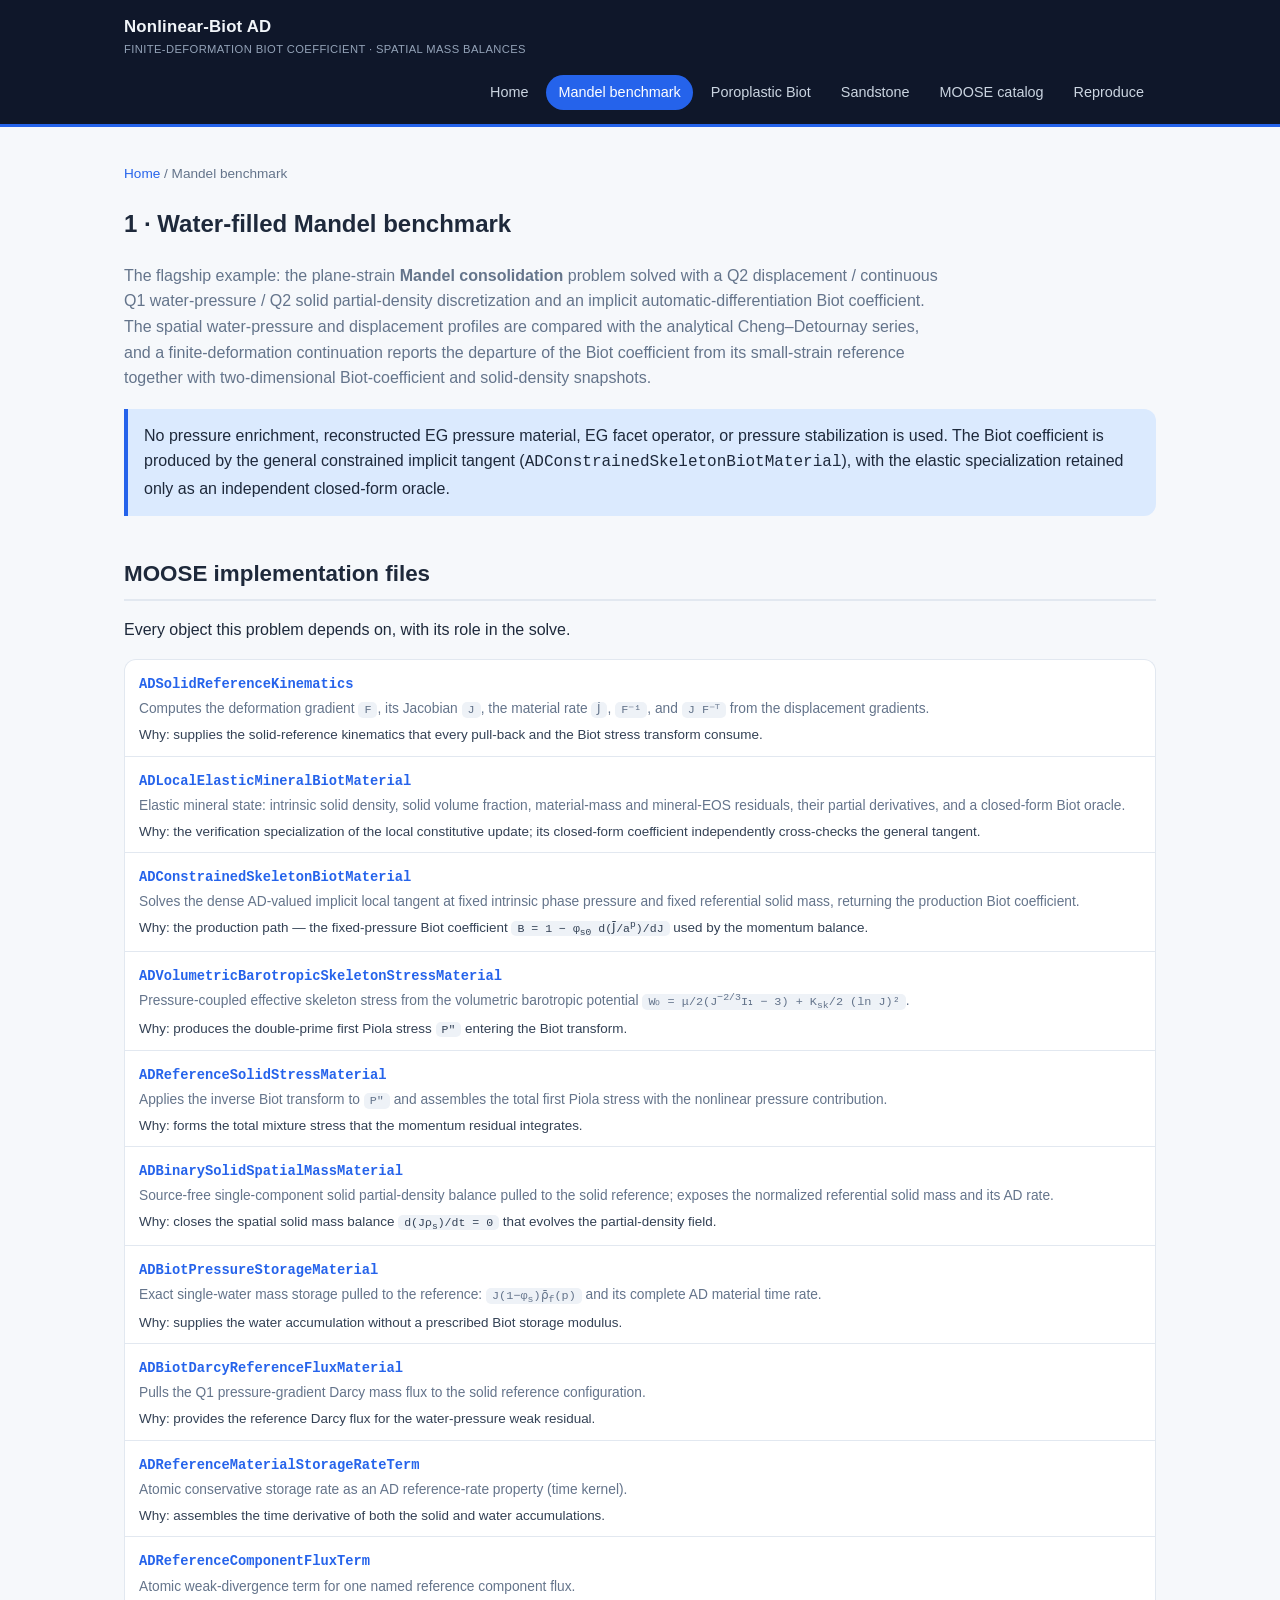
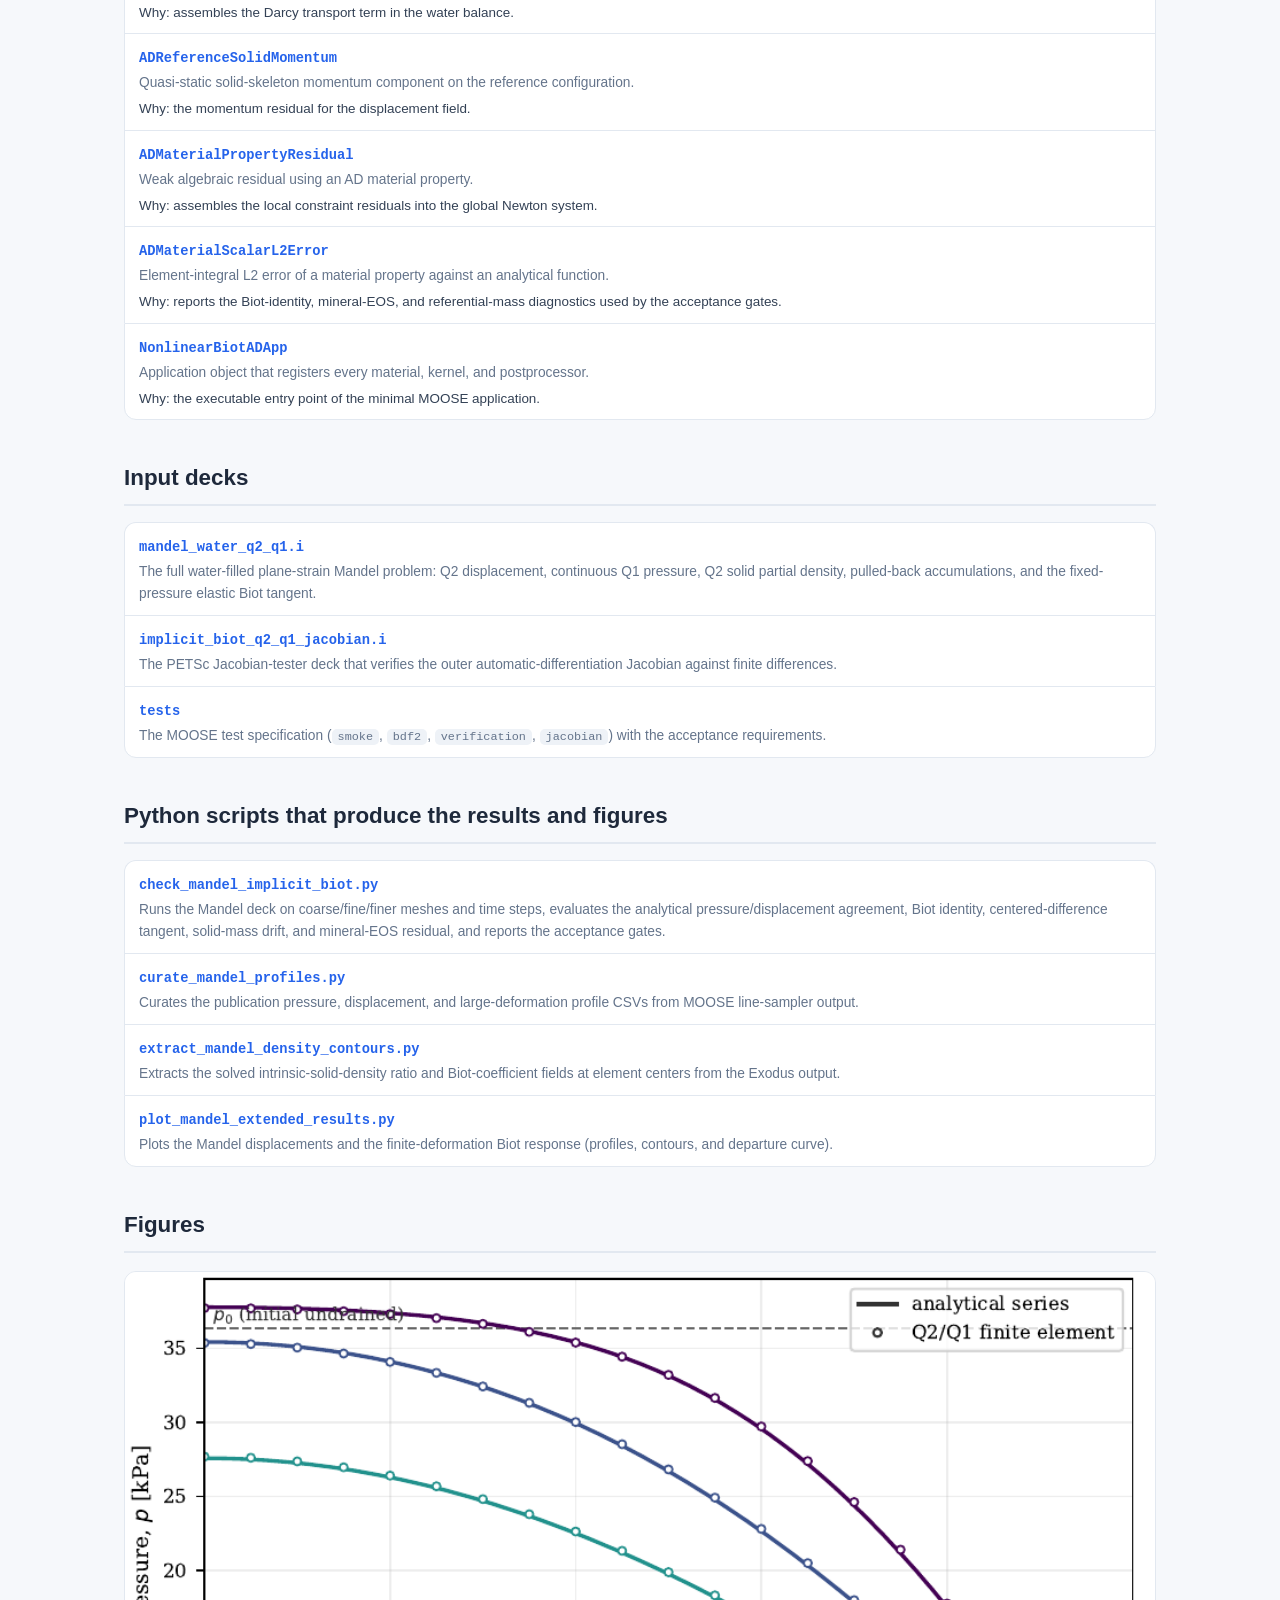
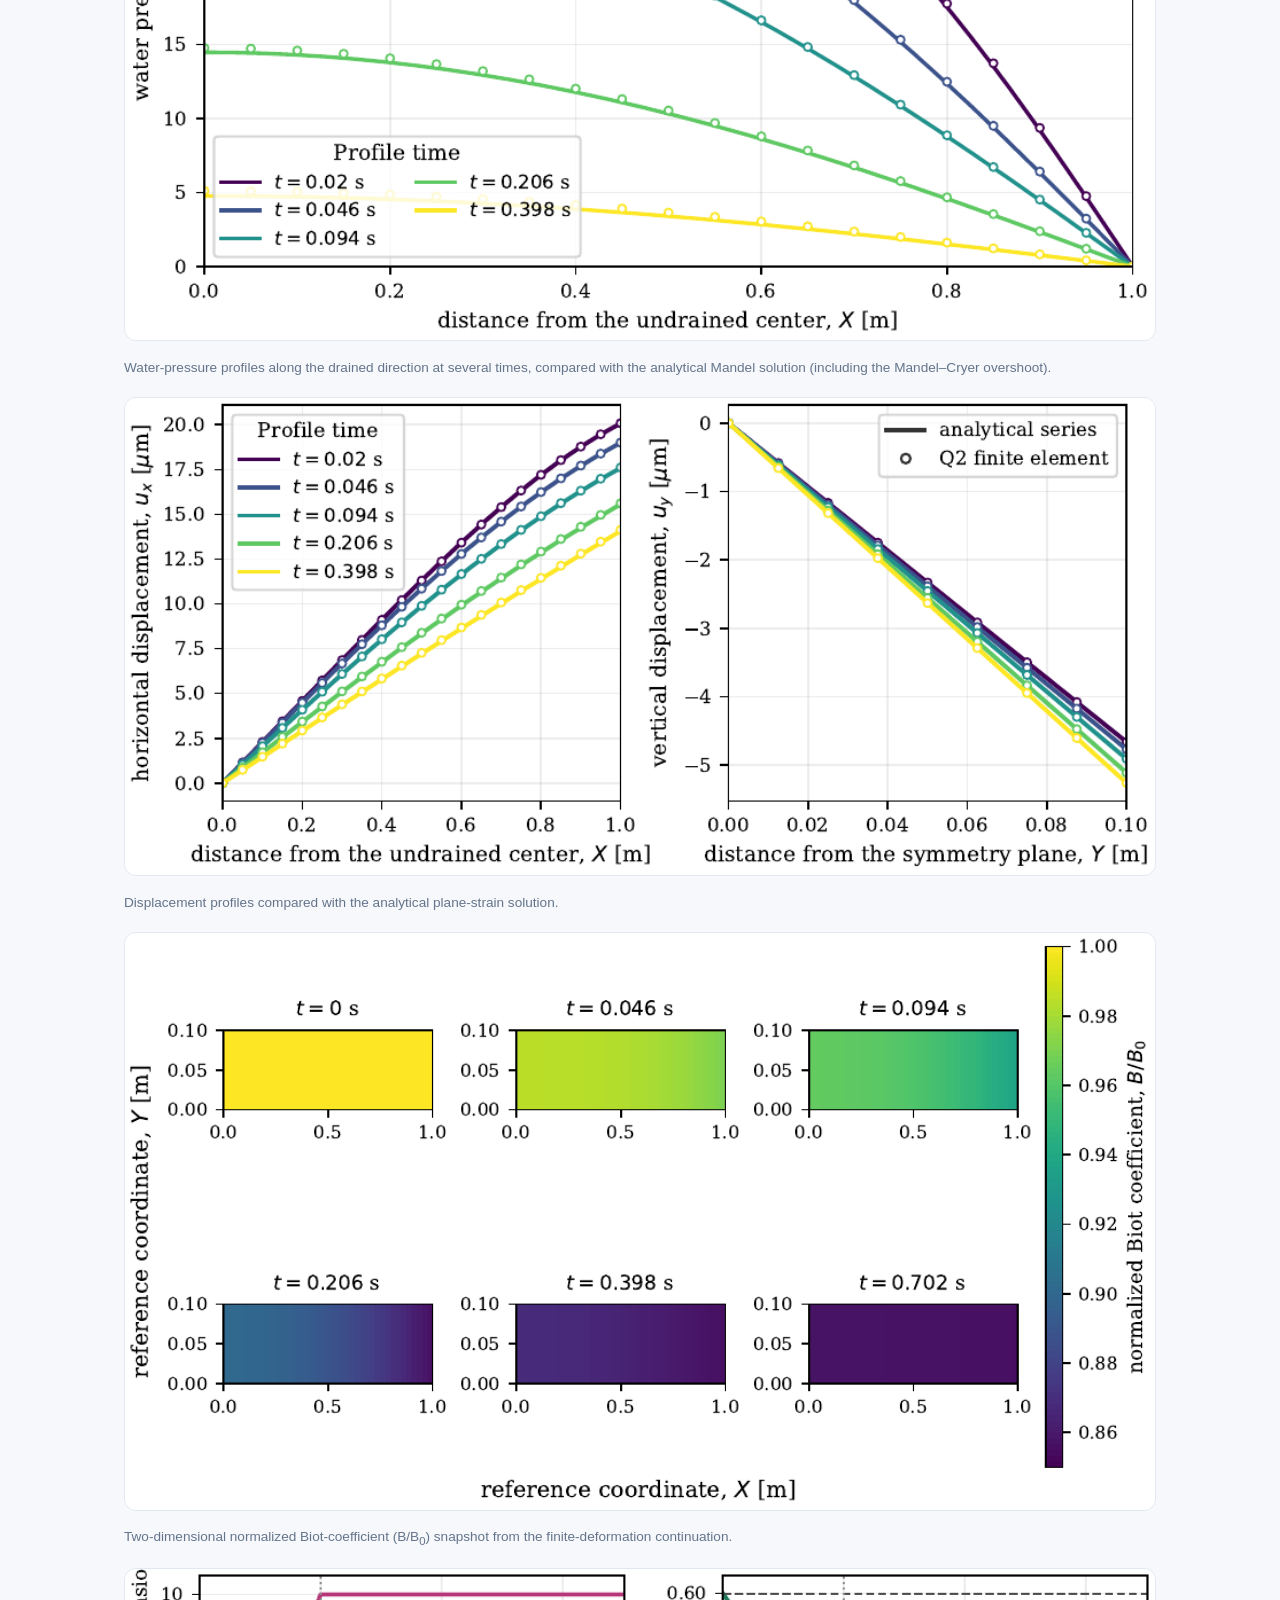
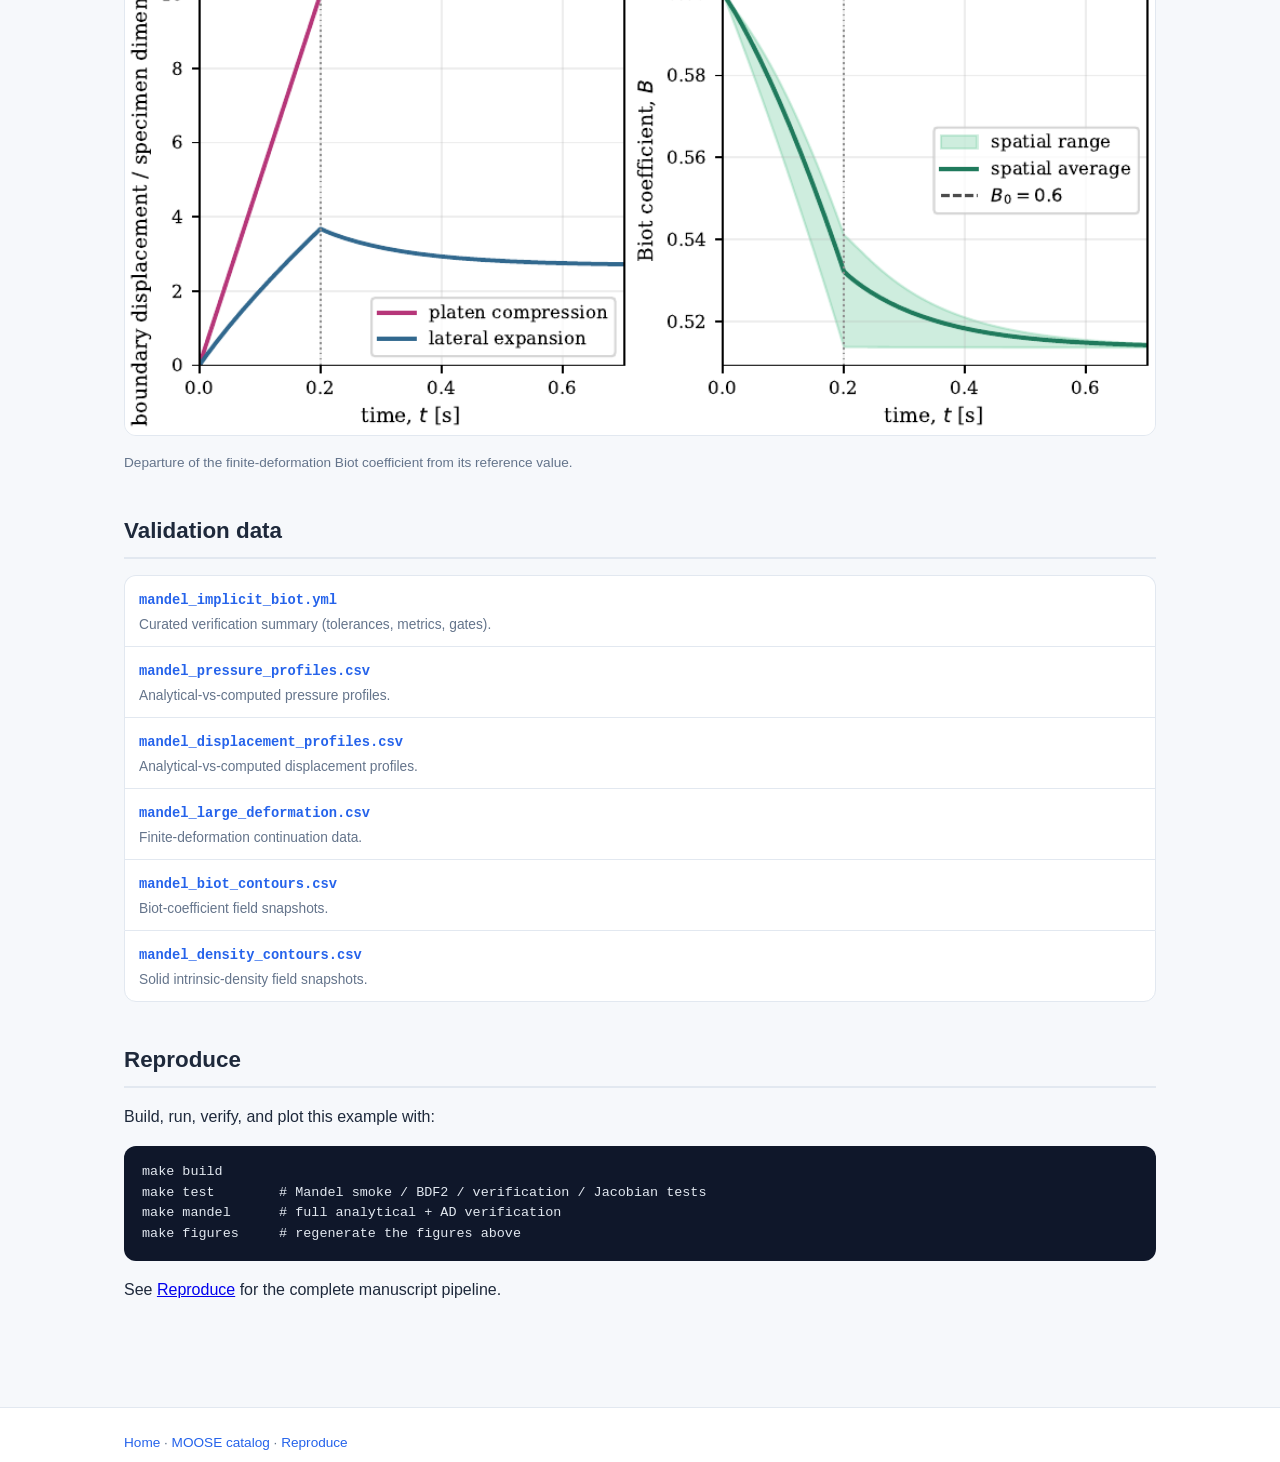
==== docs/mandel.html @ 62a3279a "Replace Mandel contour plots with normalized Biot coefficient B/B0 Plot a single B/B0 contour set in" ====
<!DOCTYPE html>
<html lang="en">
<head>
  <meta charset="utf-8">
  <meta name="viewport" content="width=device-width, initial-scale=1">
  <title>Mandel benchmark — Nonlinear-Biot AD</title>
  <link rel="stylesheet" href="assets/style.css">
</head>
<body>
<header class="site-header">
  <div class="container">
    <a class="brand" href="index.html">
      Nonlinear-Biot AD
      <span class="tag">Finite-deformation Biot coefficient · spatial mass balances</span>
    </a>
    <nav>
      <a href="index.html">Home</a>
      <a href="mandel.html" class="active">Mandel benchmark</a>
      <a href="poroplastic.html">Poroplastic Biot</a>
      <a href="sandstone.html">Sandstone</a>
      <a href="moose-catalog.html">MOOSE catalog</a>
      <a href="reproduction.html">Reproduce</a>
    </nav>
  </div>
</header>

<main>
  <div class="container">
    <div class="breadcrumbs"><a href="index.html">Home</a> / Mandel benchmark</div>

    <section class="section">
      <h1>1 · Water-filled Mandel benchmark</h1>
      <p class="lead">
        The flagship example: the plane-strain <strong>Mandel consolidation</strong> problem
        solved with a Q2 displacement / continuous Q1 water-pressure / Q2 solid partial-density
        discretization and an implicit automatic-differentiation Biot coefficient. The spatial
        water-pressure and displacement profiles are compared with the analytical
        Cheng–Detournay series, and a finite-deformation continuation reports the departure of
        the Biot coefficient from its small-strain reference together with two-dimensional
        Biot-coefficient and solid-density snapshots.
      </p>
      <div class="callout">
        No pressure enrichment, reconstructed EG pressure material, EG facet operator, or
        pressure stabilization is used. The Biot coefficient is produced by the general
        constrained implicit tangent (<code>ADConstrainedSkeletonBiotMaterial</code>), with the
        elastic specialization retained only as an independent closed-form oracle.
      </div>
    </section>

    <section class="section">
      <h2>MOOSE implementation files</h2>
      <p>Every object this problem depends on, with its role in the solve.</p>
      <ul class="file-list">
        <li>
          <a href="source.html?f=../moose_app/src/materials/ADSolidReferenceKinematics.C">ADSolidReferenceKinematics</a>
          <span class="desc">Computes the deformation gradient <code>F</code>, its Jacobian <code>J</code>, the material rate <code>J̇</code>, <code>F⁻¹</code>, and <code>J F⁻ᵀ</code> from the displacement gradients.</span>
          <span class="why">Why: supplies the solid-reference kinematics that every pull-back and the Biot stress transform consume.</span>
        </li>
        <li>
          <a href="source.html?f=../moose_app/src/materials/ADLocalElasticMineralBiotMaterial.C">ADLocalElasticMineralBiotMaterial</a>
          <span class="desc">Elastic mineral state: intrinsic solid density, solid volume fraction, material-mass and mineral-EOS residuals, their partial derivatives, and a closed-form Biot oracle.</span>
          <span class="why">Why: the verification specialization of the local constitutive update; its closed-form coefficient independently cross-checks the general tangent.</span>
        </li>
        <li>
          <a href="source.html?f=../moose_app/src/materials/ADConstrainedSkeletonBiotMaterial.C">ADConstrainedSkeletonBiotMaterial</a>
          <span class="desc">Solves the dense AD-valued implicit local tangent at fixed intrinsic phase pressure and fixed referential solid mass, returning the production Biot coefficient.</span>
          <span class="why">Why: the production path — the fixed-pressure Biot coefficient <code>B = 1 − φ<sub>s0</sub> d(J̄/a<sup>p</sup>)/dJ</code> used by the momentum balance.</span>
        </li>
        <li>
          <a href="source.html?f=../moose_app/src/materials/ADVolumetricBarotropicSkeletonStressMaterial.C">ADVolumetricBarotropicSkeletonStressMaterial</a>
          <span class="desc">Pressure-coupled effective skeleton stress from the volumetric barotropic potential <code>W₀ = μ/2(J<sup>−2/3</sup>I₁ − 3) + K<sub>sk</sub>/2 (ln J)²</code>.</span>
          <span class="why">Why: produces the double-prime first Piola stress <code>P″</code> entering the Biot transform.</span>
        </li>
        <li>
          <a href="source.html?f=../moose_app/src/materials/ADReferenceSolidStressMaterial.C">ADReferenceSolidStressMaterial</a>
          <span class="desc">Applies the inverse Biot transform to <code>P″</code> and assembles the total first Piola stress with the nonlinear pressure contribution.</span>
          <span class="why">Why: forms the total mixture stress that the momentum residual integrates.</span>
        </li>
        <li>
          <a href="source.html?f=../moose_app/src/materials/ADBinarySolidSpatialMassMaterial.C">ADBinarySolidSpatialMassMaterial</a>
          <span class="desc">Source-free single-component solid partial-density balance pulled to the solid reference; exposes the normalized referential solid mass and its AD rate.</span>
          <span class="why">Why: closes the spatial solid mass balance <code>d(Jρ<sub>s</sub>)/dt = 0</code> that evolves the partial-density field.</span>
        </li>
        <li>
          <a href="source.html?f=../moose_app/src/materials/ADBiotPressureStorageMaterial.C">ADBiotPressureStorageMaterial</a>
          <span class="desc">Exact single-water mass storage pulled to the reference: <code>J(1−φ<sub>s</sub>)ρ̄<sub>f</sub>(p)</code> and its complete AD material time rate.</span>
          <span class="why">Why: supplies the water accumulation without a prescribed Biot storage modulus.</span>
        </li>
        <li>
          <a href="source.html?f=../moose_app/src/materials/ADBiotDarcyReferenceFluxMaterial.C">ADBiotDarcyReferenceFluxMaterial</a>
          <span class="desc">Pulls the Q1 pressure-gradient Darcy mass flux to the solid reference configuration.</span>
          <span class="why">Why: provides the reference Darcy flux for the water-pressure weak residual.</span>
        </li>
        <li>
          <a href="source.html?f=../moose_app/src/kernels/ADReferenceMaterialStorageRateTerm.C">ADReferenceMaterialStorageRateTerm</a>
          <span class="desc">Atomic conservative storage rate as an AD reference-rate property (time kernel).</span>
          <span class="why">Why: assembles the time derivative of both the solid and water accumulations.</span>
        </li>
        <li>
          <a href="source.html?f=../moose_app/src/kernels/ADReferenceComponentFluxTerm.C">ADReferenceComponentFluxTerm</a>
          <span class="desc">Atomic weak-divergence term for one named reference component flux.</span>
          <span class="why">Why: assembles the Darcy transport term in the water balance.</span>
        </li>
        <li>
          <a href="source.html?f=../moose_app/src/kernels/ADReferenceSolidMomentum.C">ADReferenceSolidMomentum</a>
          <span class="desc">Quasi-static solid-skeleton momentum component on the reference configuration.</span>
          <span class="why">Why: the momentum residual for the displacement field.</span>
        </li>
        <li>
          <a href="source.html?f=../moose_app/src/kernels/ADMaterialPropertyResidual.C">ADMaterialPropertyResidual</a>
          <span class="desc">Weak algebraic residual using an AD material property.</span>
          <span class="why">Why: assembles the local constraint residuals into the global Newton system.</span>
        </li>
        <li>
          <a href="source.html?f=../moose_app/src/postprocessors/ADMaterialScalarL2Error.C">ADMaterialScalarL2Error</a>
          <span class="desc">Element-integral L2 error of a material property against an analytical function.</span>
          <span class="why">Why: reports the Biot-identity, mineral-EOS, and referential-mass diagnostics used by the acceptance gates.</span>
        </li>
        <li>
          <a href="source.html?f=../moose_app/src/base/NonlinearBiotADApp.C">NonlinearBiotADApp</a>
          <span class="desc">Application object that registers every material, kernel, and postprocessor.</span>
          <span class="why">Why: the executable entry point of the minimal MOOSE application.</span>
        </li>
      </ul>
    </section>

    <section class="section">
      <h2>Input decks</h2>
      <ul class="file-list">
        <li>
          <a href="source.html?f=../moose_app/test/tests/mandel_implicit_biot/mandel_water_q2_q1.i">mandel_water_q2_q1.i</a>
          <span class="desc">The full water-filled plane-strain Mandel problem: Q2 displacement, continuous Q1 pressure, Q2 solid partial density, pulled-back accumulations, and the fixed-pressure elastic Biot tangent.</span>
        </li>
        <li>
          <a href="source.html?f=../moose_app/test/tests/mandel_implicit_biot/implicit_biot_q2_q1_jacobian.i">implicit_biot_q2_q1_jacobian.i</a>
          <span class="desc">The PETSc Jacobian-tester deck that verifies the outer automatic-differentiation Jacobian against finite differences.</span>
        </li>
        <li>
          <a href="../moose_app/test/tests/mandel_implicit_biot/tests">tests</a>
          <span class="desc">The MOOSE test specification (<code>smoke</code>, <code>bdf2</code>, <code>verification</code>, <code>jacobian</code>) with the acceptance requirements.</span>
        </li>
      </ul>
    </section>

    <section class="section">
      <h2>Python scripts that produce the results and figures</h2>
      <ul class="file-list">
        <li>
          <a href="source.html?f=../validation/scripts/check_mandel_implicit_biot.py">check_mandel_implicit_biot.py</a>
          <span class="desc">Runs the Mandel deck on coarse/fine/finer meshes and time steps, evaluates the analytical pressure/displacement agreement, Biot identity, centered-difference tangent, solid-mass drift, and mineral-EOS residual, and reports the acceptance gates.</span>
        </li>
        <li>
          <a href="source.html?f=../scripts/curate_mandel_profiles.py">curate_mandel_profiles.py</a>
          <span class="desc">Curates the publication pressure, displacement, and large-deformation profile CSVs from MOOSE line-sampler output.</span>
        </li>
        <li>
          <a href="source.html?f=../scripts/extract_mandel_density_contours.py">extract_mandel_density_contours.py</a>
          <span class="desc">Extracts the solved intrinsic-solid-density ratio and Biot-coefficient fields at element centers from the Exodus output.</span>
        </li>
        <li>
          <a href="source.html?f=../scripts/plot_mandel_extended_results.py">plot_mandel_extended_results.py</a>
          <span class="desc">Plots the Mandel displacements and the finite-deformation Biot response (profiles, contours, and departure curve).</span>
        </li>
      </ul>
    </section>

    <section class="section">
      <h2>Figures</h2>
      <figure>
        <img src="assets/img/mandel_pressure_profiles.png" alt="Mandel pressure profiles">
        <figcaption>Water-pressure profiles along the drained direction at several times, compared with the analytical Mandel solution (including the Mandel–Cryer overshoot).</figcaption>
      </figure>
      <figure>
        <img src="assets/img/mandel_displacements.png" alt="Mandel displacement profiles">
        <figcaption>Displacement profiles compared with the analytical plane-strain solution.</figcaption>
      </figure>
      <figure>
        <img src="assets/img/mandel_normalized_biot_contours.png" alt="Mandel normalized Biot coefficient contours">
        <figcaption>Two-dimensional normalized Biot-coefficient (B/B<sub>0</sub>) snapshot from the finite-deformation continuation.</figcaption>
      </figure>
      <figure>
        <img src="assets/img/mandel_finite_deformation.png" alt="Mandel finite-deformation Biot departure">
        <figcaption>Departure of the finite-deformation Biot coefficient from its reference value.</figcaption>
      </figure>
    </section>

    <section class="section">
      <h2>Validation data</h2>
      <ul class="file-list">
        <li><a href="source.html?f=../validation/mandel_implicit_biot.yml">mandel_implicit_biot.yml</a><span class="desc">Curated verification summary (tolerances, metrics, gates).</span></li>
        <li><a href="../validation/mandel_pressure_profiles.csv">mandel_pressure_profiles.csv</a><span class="desc">Analytical-vs-computed pressure profiles.</span></li>
        <li><a href="../validation/mandel_displacement_profiles.csv">mandel_displacement_profiles.csv</a><span class="desc">Analytical-vs-computed displacement profiles.</span></li>
        <li><a href="../validation/mandel_large_deformation.csv">mandel_large_deformation.csv</a><span class="desc">Finite-deformation continuation data.</span></li>
        <li><a href="../validation/mandel_biot_contours.csv">mandel_biot_contours.csv</a><span class="desc">Biot-coefficient field snapshots.</span></li>
        <li><a href="../validation/mandel_density_contours.csv">mandel_density_contours.csv</a><span class="desc">Solid intrinsic-density field snapshots.</span></li>
      </ul>
    </section>

    <section class="section">
      <h2>Reproduce</h2>
      <p>Build, run, verify, and plot this example with:</p>
      <pre><code>make build
make test        # Mandel smoke / BDF2 / verification / Jacobian tests
make mandel      # full analytical + AD verification
make figures     # regenerate the figures above</code></pre>
      <p>See <a href="reproduction.html">Reproduce</a> for the complete manuscript pipeline.</p>
    </section>
  </div>
</main>

<footer class="site-footer">
  <div class="container">
    <a href="index.html">Home</a> · <a href="moose-catalog.html">MOOSE catalog</a> ·
    <a href="reproduction.html">Reproduce</a>
  </div>
</footer>
</body>
</html>
---- docs/assets/style.css ----
:root {
  --bg: #f6f8fb;
  --surface: #ffffff;
  --ink: #1e293b;
  --muted: #64748b;
  --accent: #2563eb;
  --accent-soft: #dbeafe;
  --code-bg: #0f172a;
  --code-ink: #e2e8f0;
  --border: #e2e8f0;
  --ok: #16a34a;
  --warn: #d97706;
  --radius: 12px;
}

* { box-sizing: border-box; }

html { scroll-behavior: smooth; }

body {
  margin: 0;
  font-family: -apple-system, BlinkMacSystemFont, "Segoe UI", Roboto, Helvetica,
    Arial, sans-serif, "Apple Color Emoji", "Segoe UI Emoji";
  color: var(--ink);
  background: var(--bg);
  line-height: 1.6;
}

.container { max-width: 1080px; margin: 0 auto; padding: 0 24px; }

/* ---------- Header ---------- */
.site-header {
  background: #0f172a;
  color: #f1f5f9;
  border-bottom: 3px solid var(--accent);
}
.site-header .container {
  display: flex;
  flex-wrap: wrap;
  align-items: center;
  gap: 16px;
  padding-top: 14px;
  padding-bottom: 14px;
}
.brand {
  font-weight: 700;
  font-size: 1.05rem;
  color: #f1f5f9;
  text-decoration: none;
  letter-spacing: 0.2px;
}
.brand .tag {
  display: block;
  font-size: 0.7rem;
  font-weight: 500;
  color: #94a3b8;
  letter-spacing: 0.4px;
  text-transform: uppercase;
}
nav { display: flex; flex-wrap: wrap; gap: 6px; margin-left: auto; }
nav a {
  color: #cbd5e1;
  text-decoration: none;
  padding: 6px 12px;
  border-radius: 999px;
  font-size: 0.9rem;
}
nav a:hover { background: #1e293b; color: #fff; }
nav a.active { background: var(--accent); color: #fff; }

/* ---------- Hero ---------- */
.hero {
  background: linear-gradient(135deg, #0f172a 0%, #1e3a8a 100%);
  color: #f1f5f9;
  padding: 56px 0;
}
.hero h1 { margin: 0 0 12px; font-size: 2.1rem; line-height: 1.2; }
.hero p { margin: 0; max-width: 720px; color: #cbd5e1; }
.hero .cta { margin-top: 22px; display: flex; flex-wrap: wrap; gap: 10px; }
.btn {
  display: inline-block;
  padding: 10px 18px;
  border-radius: 10px;
  text-decoration: none;
  font-weight: 600;
  font-size: 0.92rem;
}
.btn.primary { background: var(--accent); color: #fff; }
.btn.primary:hover { background: #1d4ed8; }
.btn.ghost { background: rgba(255,255,255,0.08); color: #e2e8f0; border: 1px solid rgba(255,255,255,0.2); }
.btn.ghost:hover { background: rgba(255,255,255,0.16); }

/* ---------- Layout ---------- */
main { padding: 36px 0 64px; }
.section { margin: 0 0 40px; }
.section > h2 {
  font-size: 1.4rem;
  margin: 0 0 16px;
  padding-bottom: 8px;
  border-bottom: 2px solid var(--border);
}
.lead { color: var(--muted); max-width: 820px; }

/* Cards */
.grid { display: grid; grid-template-columns: repeat(auto-fit, minmax(300px, 1fr)); gap: 18px; }
.card {
  background: var(--surface);
  border: 1px solid var(--border);
  border-radius: var(--radius);
  padding: 20px;
  box-shadow: 0 1px 2px rgba(15,23,42,0.04);
}
.card h3 { margin: 0 0 8px; font-size: 1.05rem; }
.card h3 a { color: var(--ink); text-decoration: none; }
.card h3 a:hover { color: var(--accent); }
.card p { margin: 0 0 12px; color: var(--muted); font-size: 0.94rem; }
.card .links { display: flex; flex-wrap: wrap; gap: 8px; }

.badge {
  display: inline-block;
  font-size: 0.72rem;
  font-weight: 600;
  padding: 2px 8px;
  border-radius: 999px;
  background: var(--accent-soft);
  color: #1d4ed8;
  white-space: nowrap;
}
.badge.moose { background: #fef3c7; color: #92400e; }
.badge.deck { background: #dcfce7; color: #166534; }
.badge.script { background: #ede9fe; color: #6d28d9; }
.badge.data { background: #e0f2fe; color: #075985; }

/* File link lists */
.file-list { list-style: none; margin: 0; padding: 0; }
.file-list li {
  padding: 10px 14px;
  border: 1px solid var(--border);
  border-bottom: 0;
  background: var(--surface);
}
.file-list li:first-child { border-radius: var(--radius) var(--radius) 0 0; }
.file-list li:last-child { border-radius: 0 0 var(--radius) var(--radius); border-bottom: 1px solid var(--border); }
.file-list li:hover { background: #f8fafc; }
.file-list a { color: var(--accent); font-weight: 600; text-decoration: none; font-family: ui-monospace, SFMono-Regular, Menlo, Consolas, monospace; font-size: 0.86rem; }
.file-list a:hover { text-decoration: underline; }
.file-list .desc { display: block; color: var(--muted); font-size: 0.86rem; margin-top: 2px; }
.file-list .why { display: block; color: #334155; font-size: 0.84rem; margin-top: 4px; }

/* Figure */
figure { margin: 18px 0; }
figure img {
  width: 100%;
  border: 1px solid var(--border);
  border-radius: var(--radius);
  background: #fff;
}
figcaption { font-size: 0.85rem; color: var(--muted); margin-top: 8px; }

/* Code */
pre {
  background: var(--code-bg);
  color: var(--code-ink);
  padding: 16px 18px;
  border-radius: var(--radius);
  overflow-x: auto;
  font-size: 0.84rem;
  line-height: 1.55;
}
code {
  font-family: ui-monospace, SFMono-Regular, Menlo, Consolas, monospace;
}
p code, li code { background: #eef2f7; padding: 1px 6px; border-radius: 5px; font-size: 0.86em; }
pre code { background: none; padding: 0; }

/* Callout */
.callout {
  border-left: 4px solid var(--accent);
  background: var(--accent-soft);
  padding: 14px 16px;
  border-radius: 0 var(--radius) var(--radius) 0;
  margin: 18px 0;
}
.callout.warn { border-color: var(--warn); background: #fef3c7; }
.callout.ok { border-color: var(--ok); background: #dcfce7; }

/* Tables */
table { width: 100%; border-collapse: collapse; background: var(--surface); border: 1px solid var(--border); border-radius: var(--radius); overflow: hidden; }
th, td { text-align: left; padding: 10px 14px; border-bottom: 1px solid var(--border); vertical-align: top; font-size: 0.92rem; }
th { background: #f1f5f9; font-weight: 600; }
tr:last-child td { border-bottom: 0; }

/* Footer */
.site-footer {
  border-top: 1px solid var(--border);
  background: var(--surface);
  color: var(--muted);
  font-size: 0.85rem;
  padding: 24px 0;
}
.site-footer a { color: var(--accent); text-decoration: none; }

/* Breadcrumbs */
.breadcrumbs { font-size: 0.85rem; color: var(--muted); margin-bottom: 20px; }
.breadcrumbs a { color: var(--accent); text-decoration: none; }

h2 .anchor, h3 .anchor { color: var(--muted); text-decoration: none; }
h2 .anchor:hover, h3 .anchor:hover { color: var(--accent); }

/* ---------- Source viewer ---------- */
.source-toolbar {
  display: flex;
  flex-wrap: wrap;
  align-items: center;
  justify-content: space-between;
  gap: 12px;
  margin-bottom: 14px;
}
.source-toolbar h1 {
  margin: 0;
  font-size: 1.15rem;
  font-family: ui-monospace, SFMono-Regular, Menlo, Consolas, monospace;
  word-break: break-all;
}
.toolbar-actions { display: flex; align-items: center; gap: 8px; }
.toolbar-actions .btn {
  background: #eef2f7;
  color: var(--ink);
  border: 1px solid var(--border);
  padding: 6px 12px;
  font-size: 0.82rem;
}
.toolbar-actions .btn:hover { background: #e2e8f0; }

pre.source-code {
  background: #0d1117;
  border-radius: var(--radius);
  padding: 0;
  margin: 0;
}
pre.source-code code {
  display: block;
  padding: 18px;
  overflow-x: auto;
}
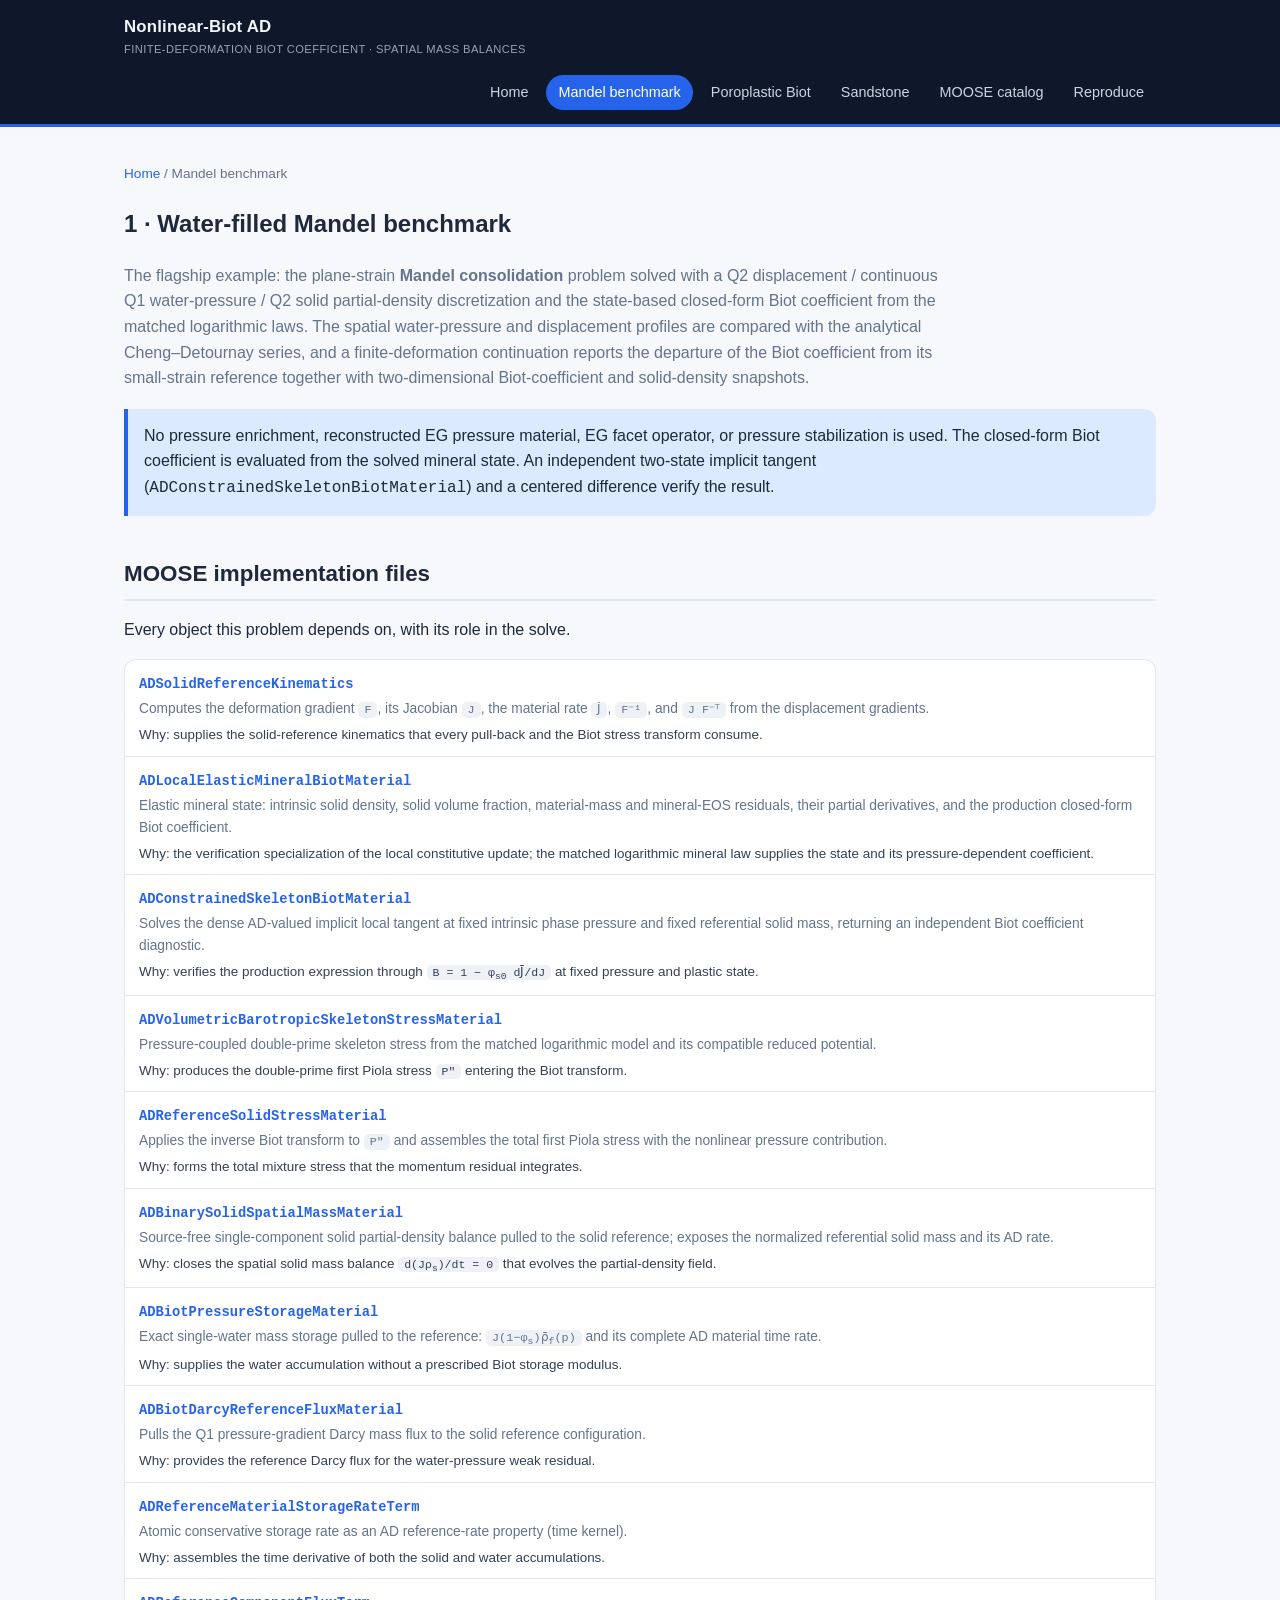
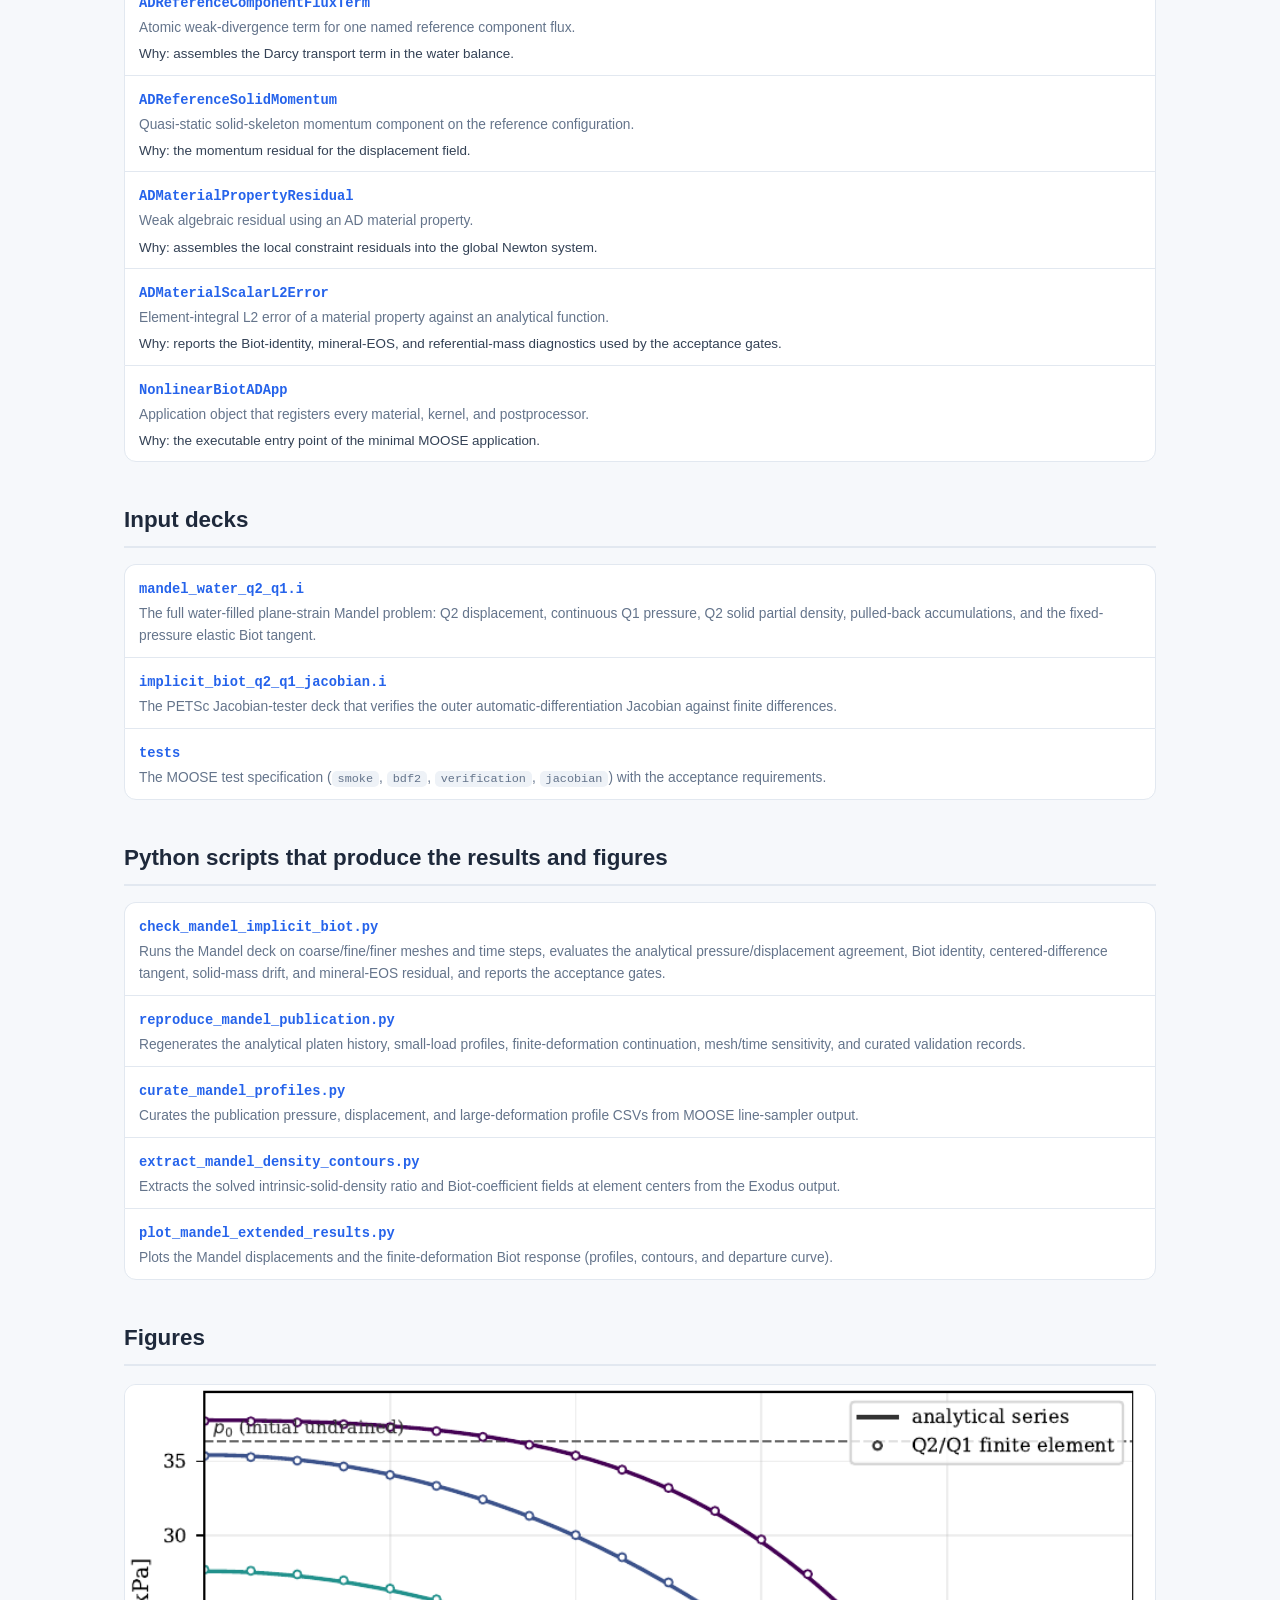
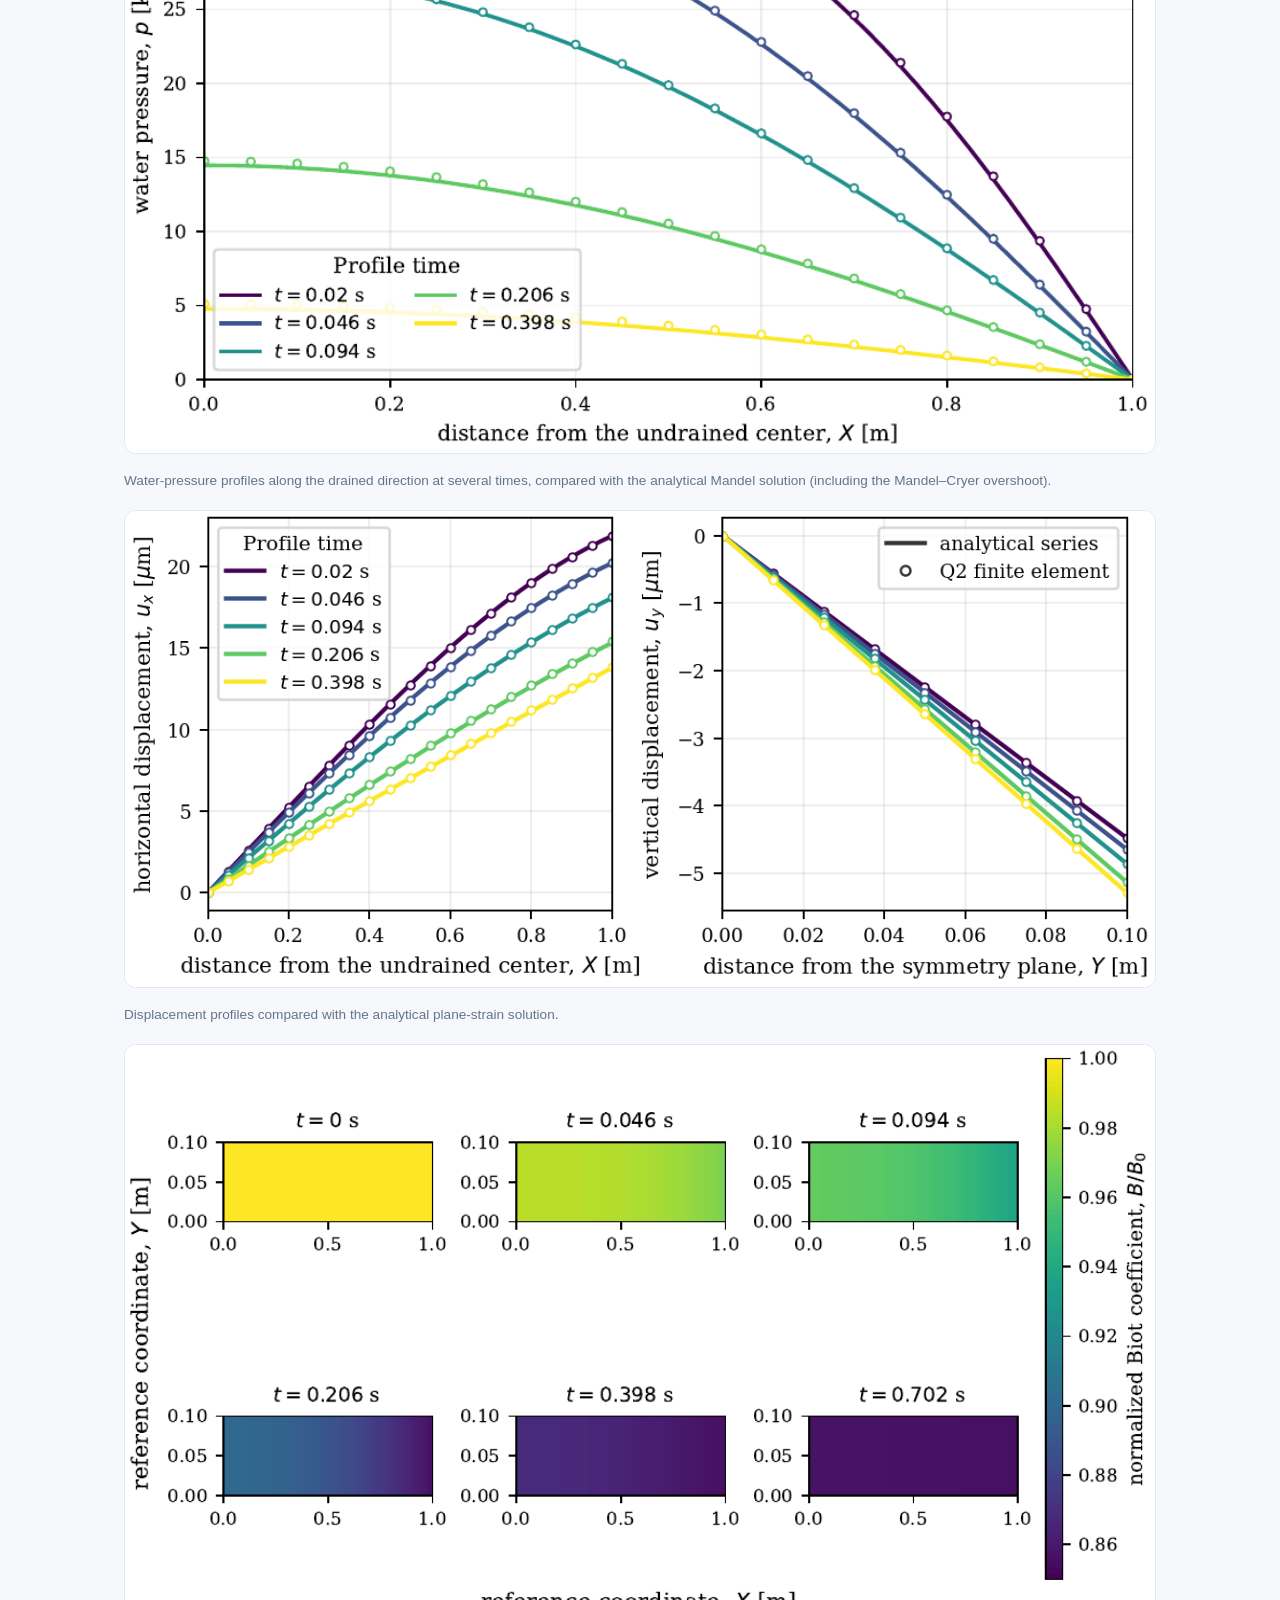
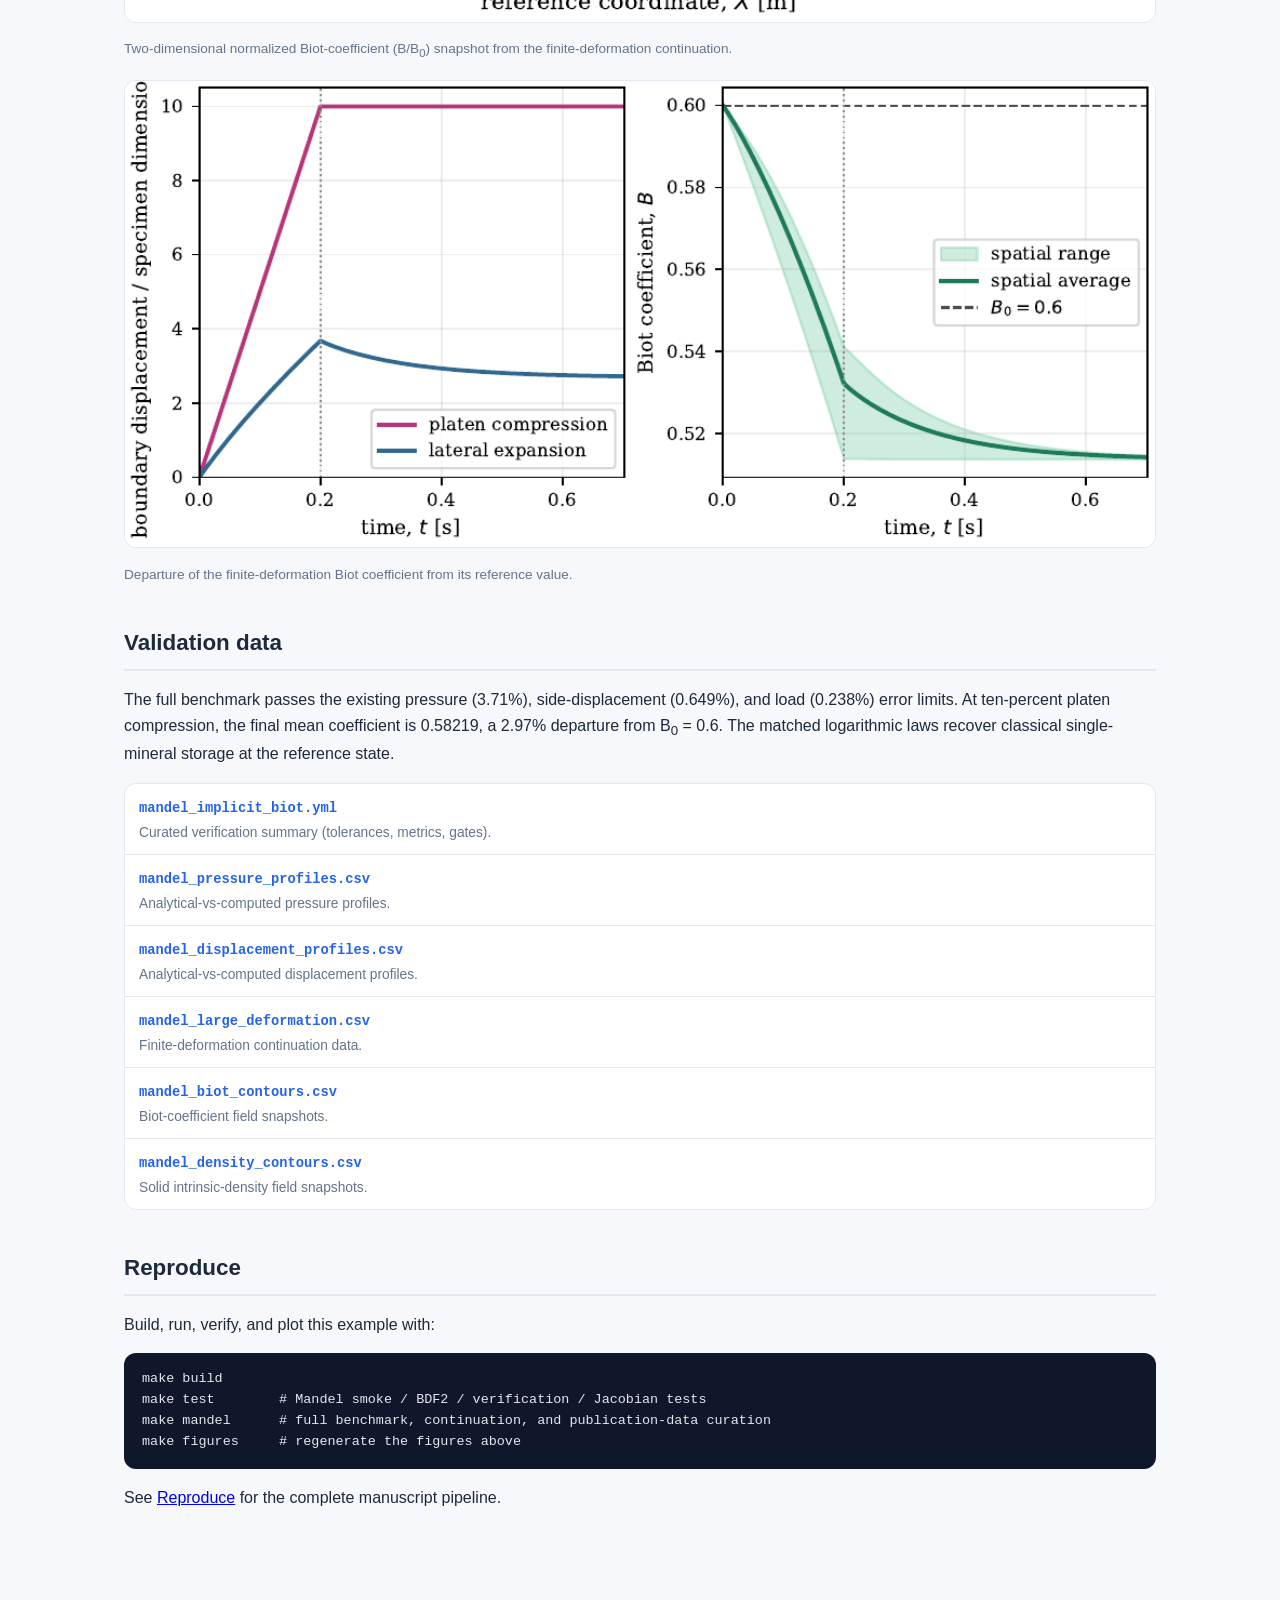
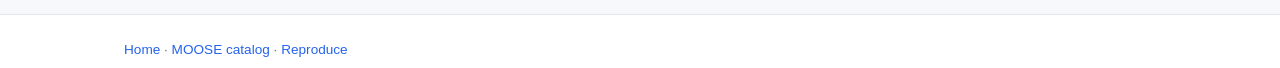
==== commit ce5ceb02: "Consolidate closed-form Biot work and restore one manuscript preview Summary  Consolidate the closed" ====
--- a/docs/mandel.html
+++ b/docs/mandel.html
@@ -33,7 +33,7 @@
       <p class="lead">
         The flagship example: the plane-strain <strong>Mandel consolidation</strong> problem
         solved with a Q2 displacement / continuous Q1 water-pressure / Q2 solid partial-density
-        discretization and an implicit automatic-differentiation Biot coefficient. The spatial
+        discretization and the state-based closed-form Biot coefficient from the matched logarithmic laws. The spatial
         water-pressure and displacement profiles are compared with the analytical
         Cheng–Detournay series, and a finite-deformation continuation reports the departure of
         the Biot coefficient from its small-strain reference together with two-dimensional
@@ -41,9 +41,9 @@
       </p>
       <div class="callout">
         No pressure enrichment, reconstructed EG pressure material, EG facet operator, or
-        pressure stabilization is used. The Biot coefficient is produced by the general
-        constrained implicit tangent (<code>ADConstrainedSkeletonBiotMaterial</code>), with the
-        elastic specialization retained only as an independent closed-form oracle.
+        pressure stabilization is used. The closed-form Biot coefficient is evaluated from the solved mineral state.
+        An independent two-state implicit tangent (<code>ADConstrainedSkeletonBiotMaterial</code>)
+        and a centered difference verify the result.
       </div>
     </section>
 
@@ -58,17 +58,17 @@
         </li>
         <li>
           <a href="source.html?f=../moose_app/src/materials/ADLocalElasticMineralBiotMaterial.C">ADLocalElasticMineralBiotMaterial</a>
-          <span class="desc">Elastic mineral state: intrinsic solid density, solid volume fraction, material-mass and mineral-EOS residuals, their partial derivatives, and a closed-form Biot oracle.</span>
-          <span class="why">Why: the verification specialization of the local constitutive update; its closed-form coefficient independently cross-checks the general tangent.</span>
+          <span class="desc">Elastic mineral state: intrinsic solid density, solid volume fraction, material-mass and mineral-EOS residuals, their partial derivatives, and the production closed-form Biot coefficient.</span>
+          <span class="why">Why: the verification specialization of the local constitutive update; the matched logarithmic mineral law supplies the state and its pressure-dependent coefficient.</span>
         </li>
         <li>
           <a href="source.html?f=../moose_app/src/materials/ADConstrainedSkeletonBiotMaterial.C">ADConstrainedSkeletonBiotMaterial</a>
-          <span class="desc">Solves the dense AD-valued implicit local tangent at fixed intrinsic phase pressure and fixed referential solid mass, returning the production Biot coefficient.</span>
-          <span class="why">Why: the production path — the fixed-pressure Biot coefficient <code>B = 1 − φ<sub>s0</sub> d(J̄/a<sup>p</sup>)/dJ</code> used by the momentum balance.</span>
+          <span class="desc">Solves the dense AD-valued implicit local tangent at fixed intrinsic phase pressure and fixed referential solid mass, returning an independent Biot coefficient diagnostic.</span>
+          <span class="why">Why: verifies the production expression through <code>B = 1 − φ<sub>s0</sub> dJ̄/dJ</code> at fixed pressure and plastic state.</span>
         </li>
         <li>
           <a href="source.html?f=../moose_app/src/materials/ADVolumetricBarotropicSkeletonStressMaterial.C">ADVolumetricBarotropicSkeletonStressMaterial</a>
-          <span class="desc">Pressure-coupled effective skeleton stress from the volumetric barotropic potential <code>W₀ = μ/2(J<sup>−2/3</sup>I₁ − 3) + K<sub>sk</sub>/2 (ln J)²</code>.</span>
+          <span class="desc">Pressure-coupled double-prime skeleton stress from the matched logarithmic model and its compatible reduced potential.</span>
           <span class="why">Why: produces the double-prime first Piola stress <code>P″</code> entering the Biot transform.</span>
         </li>
         <li>
@@ -150,6 +150,10 @@
           <span class="desc">Runs the Mandel deck on coarse/fine/finer meshes and time steps, evaluates the analytical pressure/displacement agreement, Biot identity, centered-difference tangent, solid-mass drift, and mineral-EOS residual, and reports the acceptance gates.</span>
         </li>
         <li>
+          <a href="source.html?f=../scripts/reproduce_mandel_publication.py">reproduce_mandel_publication.py</a>
+          <span class="desc">Regenerates the analytical platen history, small-load profiles, finite-deformation continuation, mesh/time sensitivity, and curated validation records.</span>
+        </li>
+        <li>
           <a href="source.html?f=../scripts/curate_mandel_profiles.py">curate_mandel_profiles.py</a>
           <span class="desc">Curates the publication pressure, displacement, and large-deformation profile CSVs from MOOSE line-sampler output.</span>
         </li>
@@ -186,6 +190,10 @@
 
     <section class="section">
       <h2>Validation data</h2>
+      <p>The full benchmark passes the existing pressure (3.71%), side-displacement
+        (0.649%), and load (0.238%) error limits. At ten-percent platen compression,
+        the final mean coefficient is 0.58219, a 2.97% departure from B<sub>0</sub> = 0.6.
+        The matched logarithmic laws recover classical single-mineral storage at the reference state.</p>
       <ul class="file-list">
         <li><a href="source.html?f=../validation/mandel_implicit_biot.yml">mandel_implicit_biot.yml</a><span class="desc">Curated verification summary (tolerances, metrics, gates).</span></li>
         <li><a href="../validation/mandel_pressure_profiles.csv">mandel_pressure_profiles.csv</a><span class="desc">Analytical-vs-computed pressure profiles.</span></li>
@@ -201,7 +209,7 @@
       <p>Build, run, verify, and plot this example with:</p>
       <pre><code>make build
 make test        # Mandel smoke / BDF2 / verification / Jacobian tests
-make mandel      # full analytical + AD verification
+make mandel      # full benchmark, continuation, and publication-data curation
 make figures     # regenerate the figures above</code></pre>
       <p>See <a href="reproduction.html">Reproduce</a> for the complete manuscript pipeline.</p>
     </section>
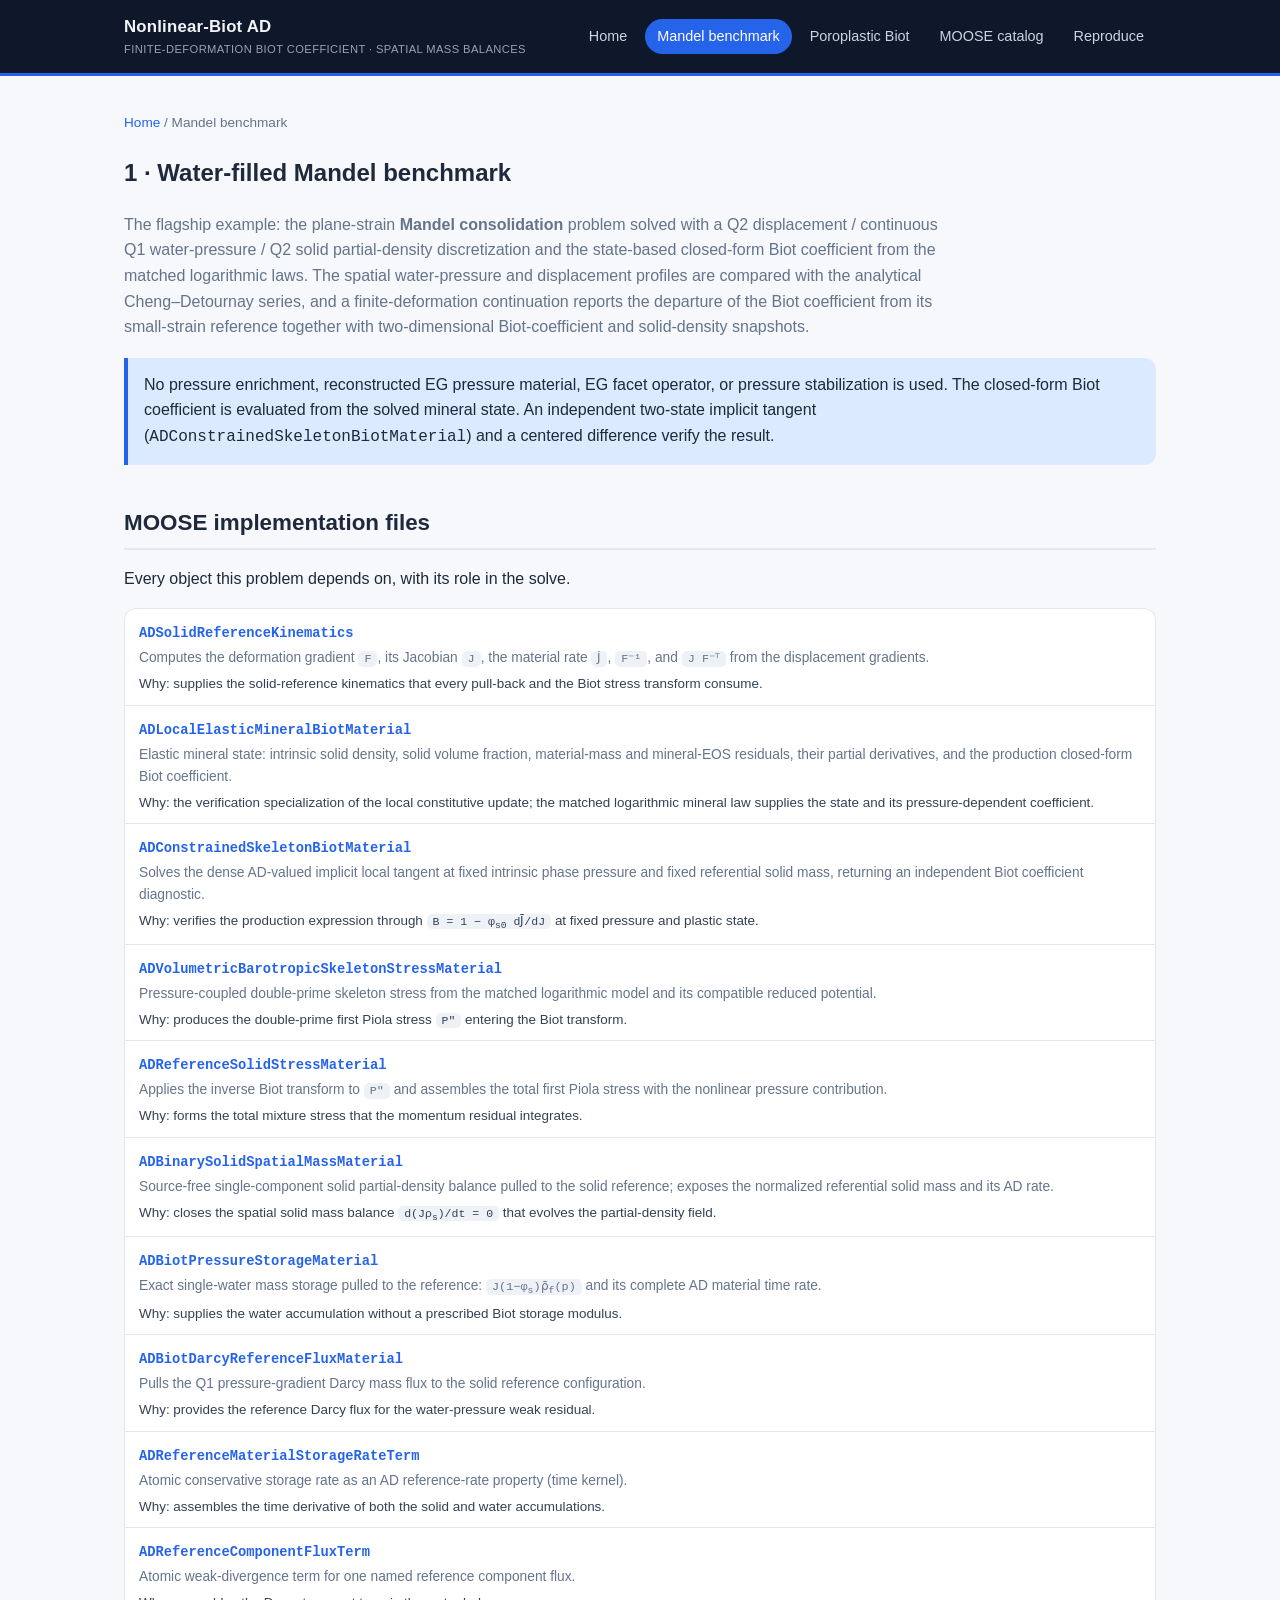
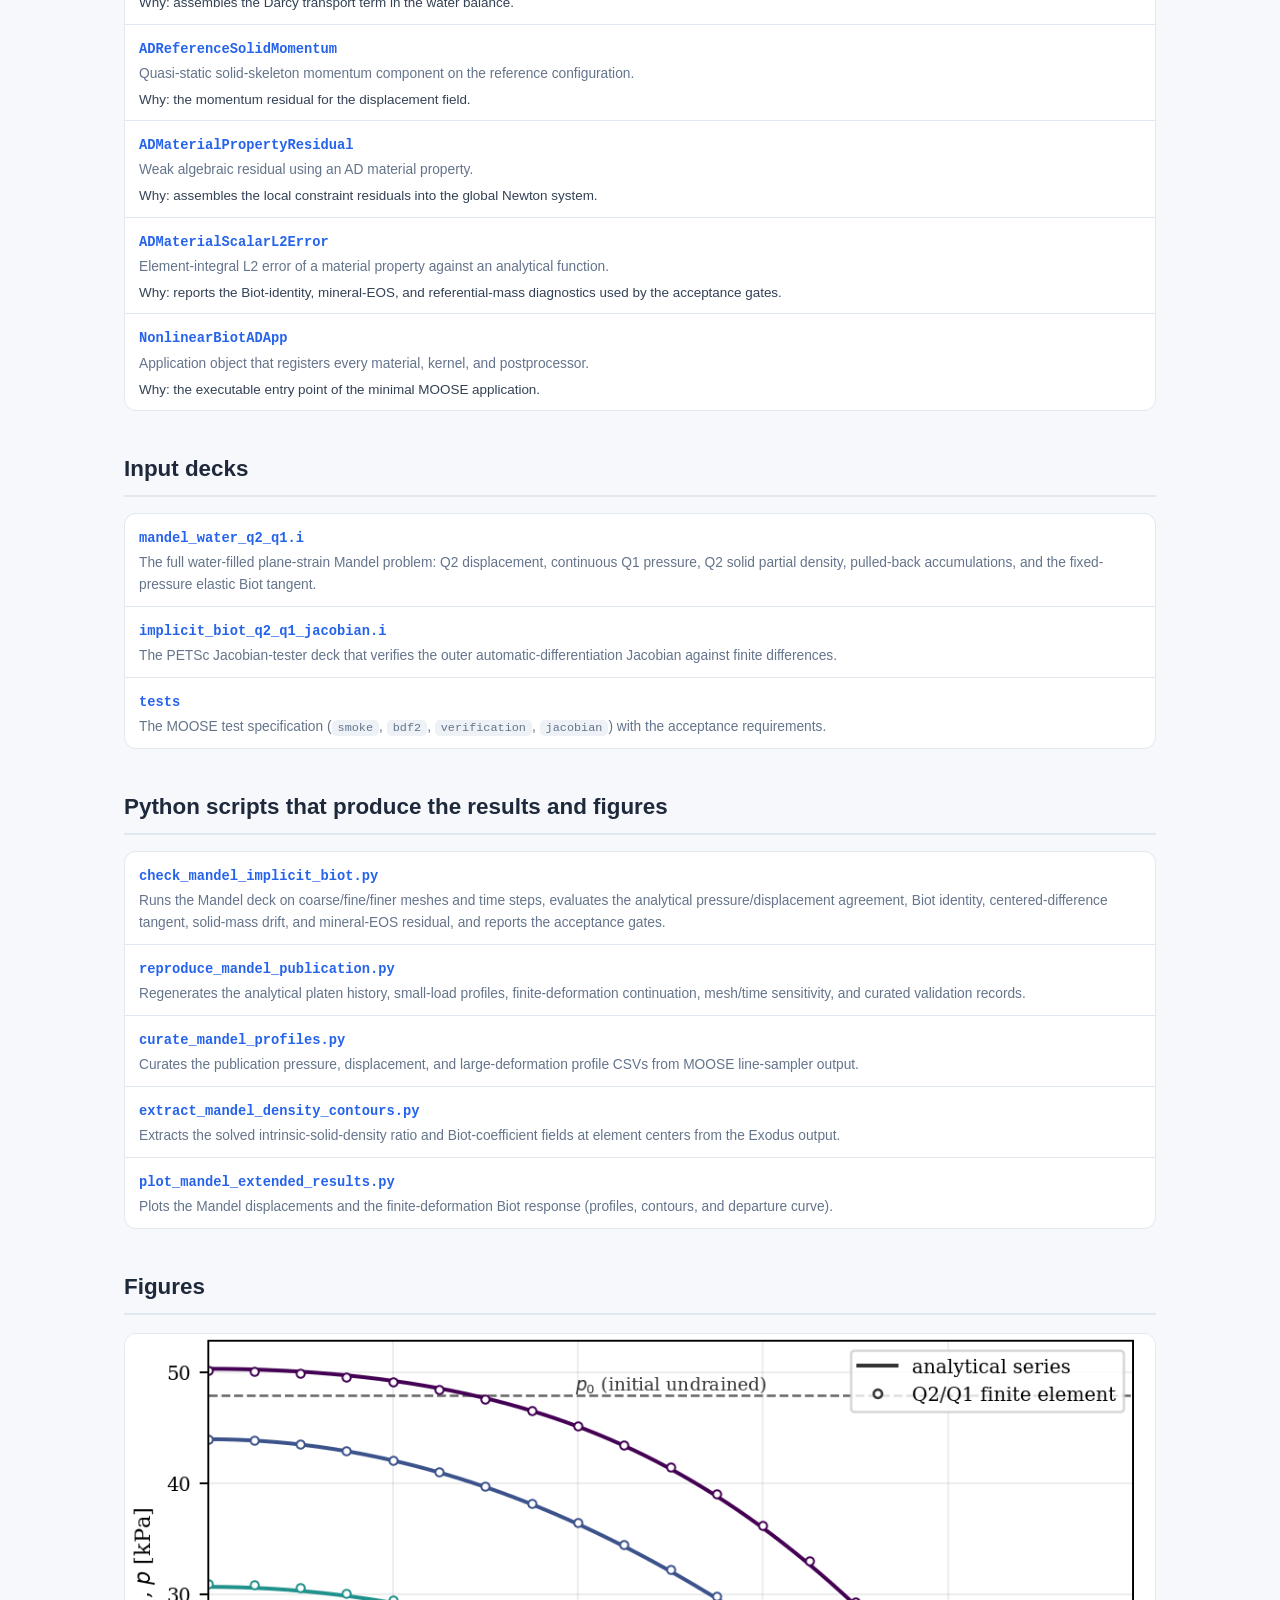
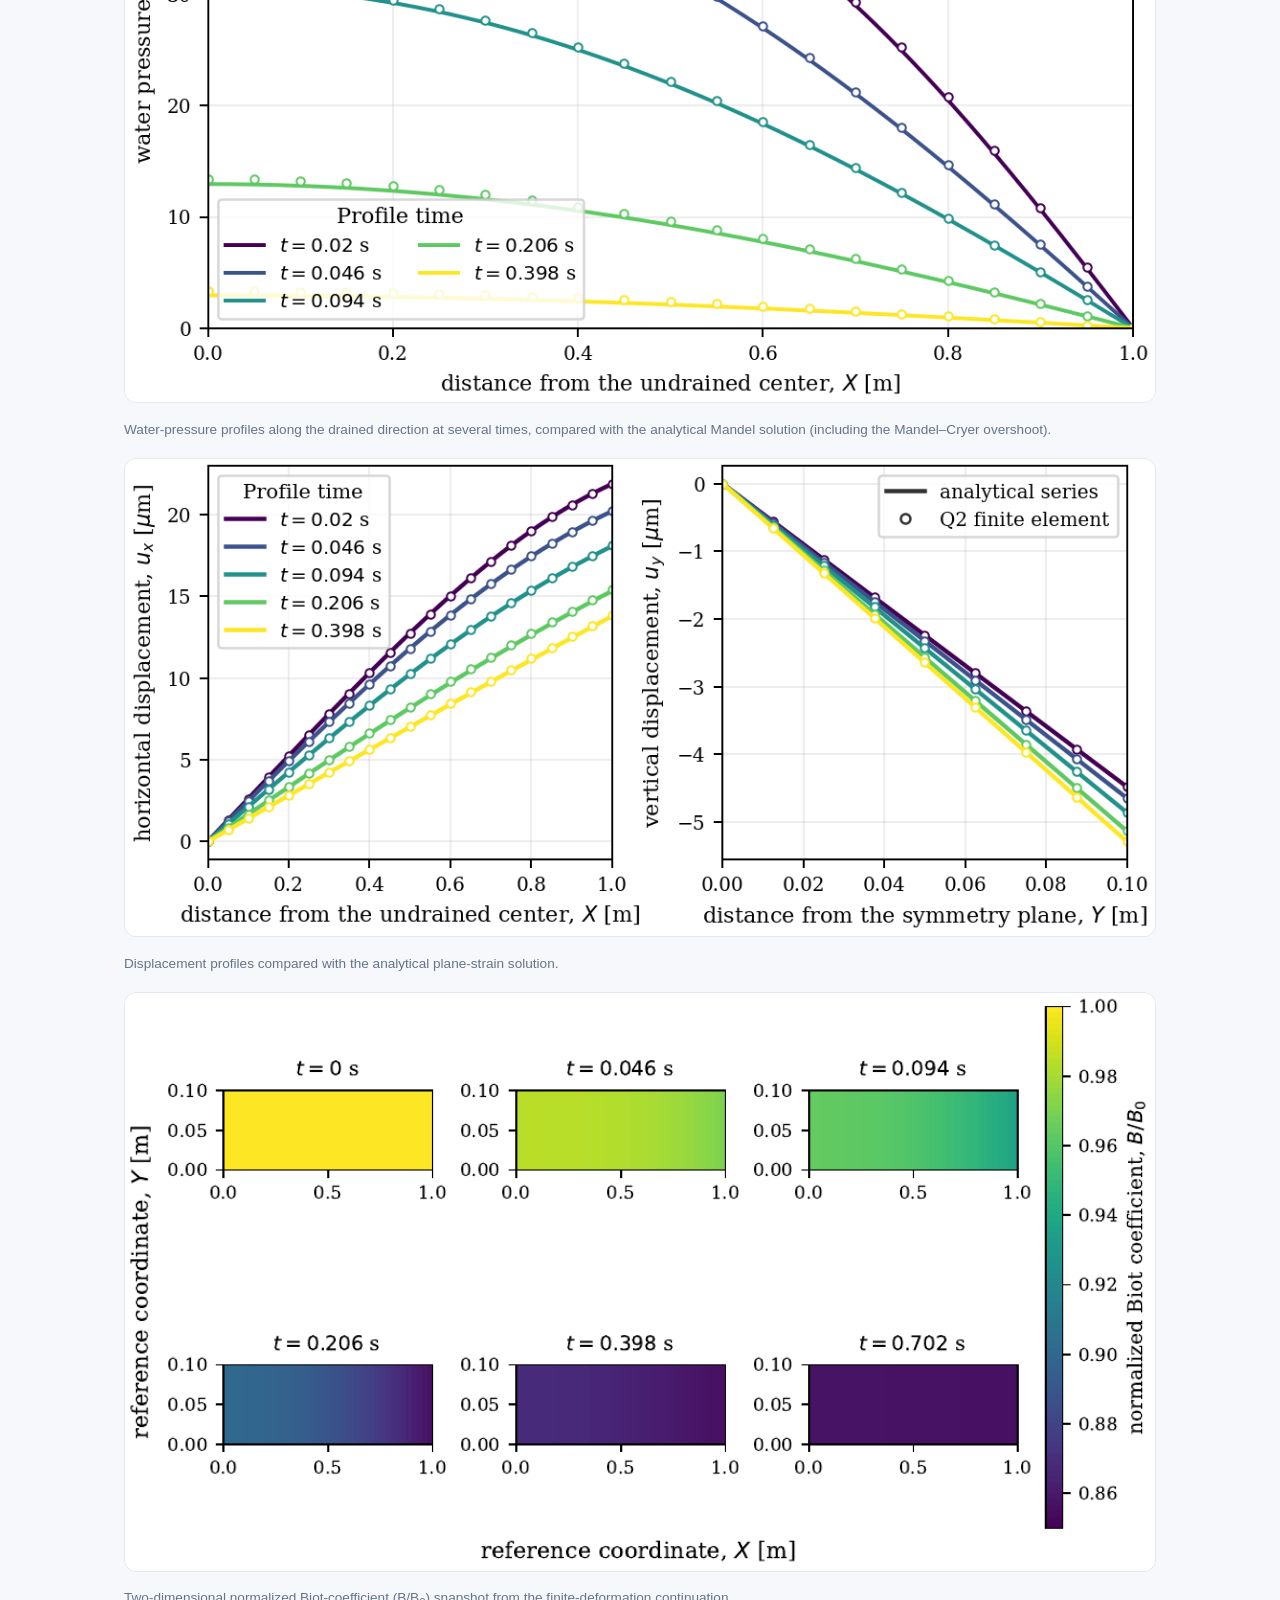
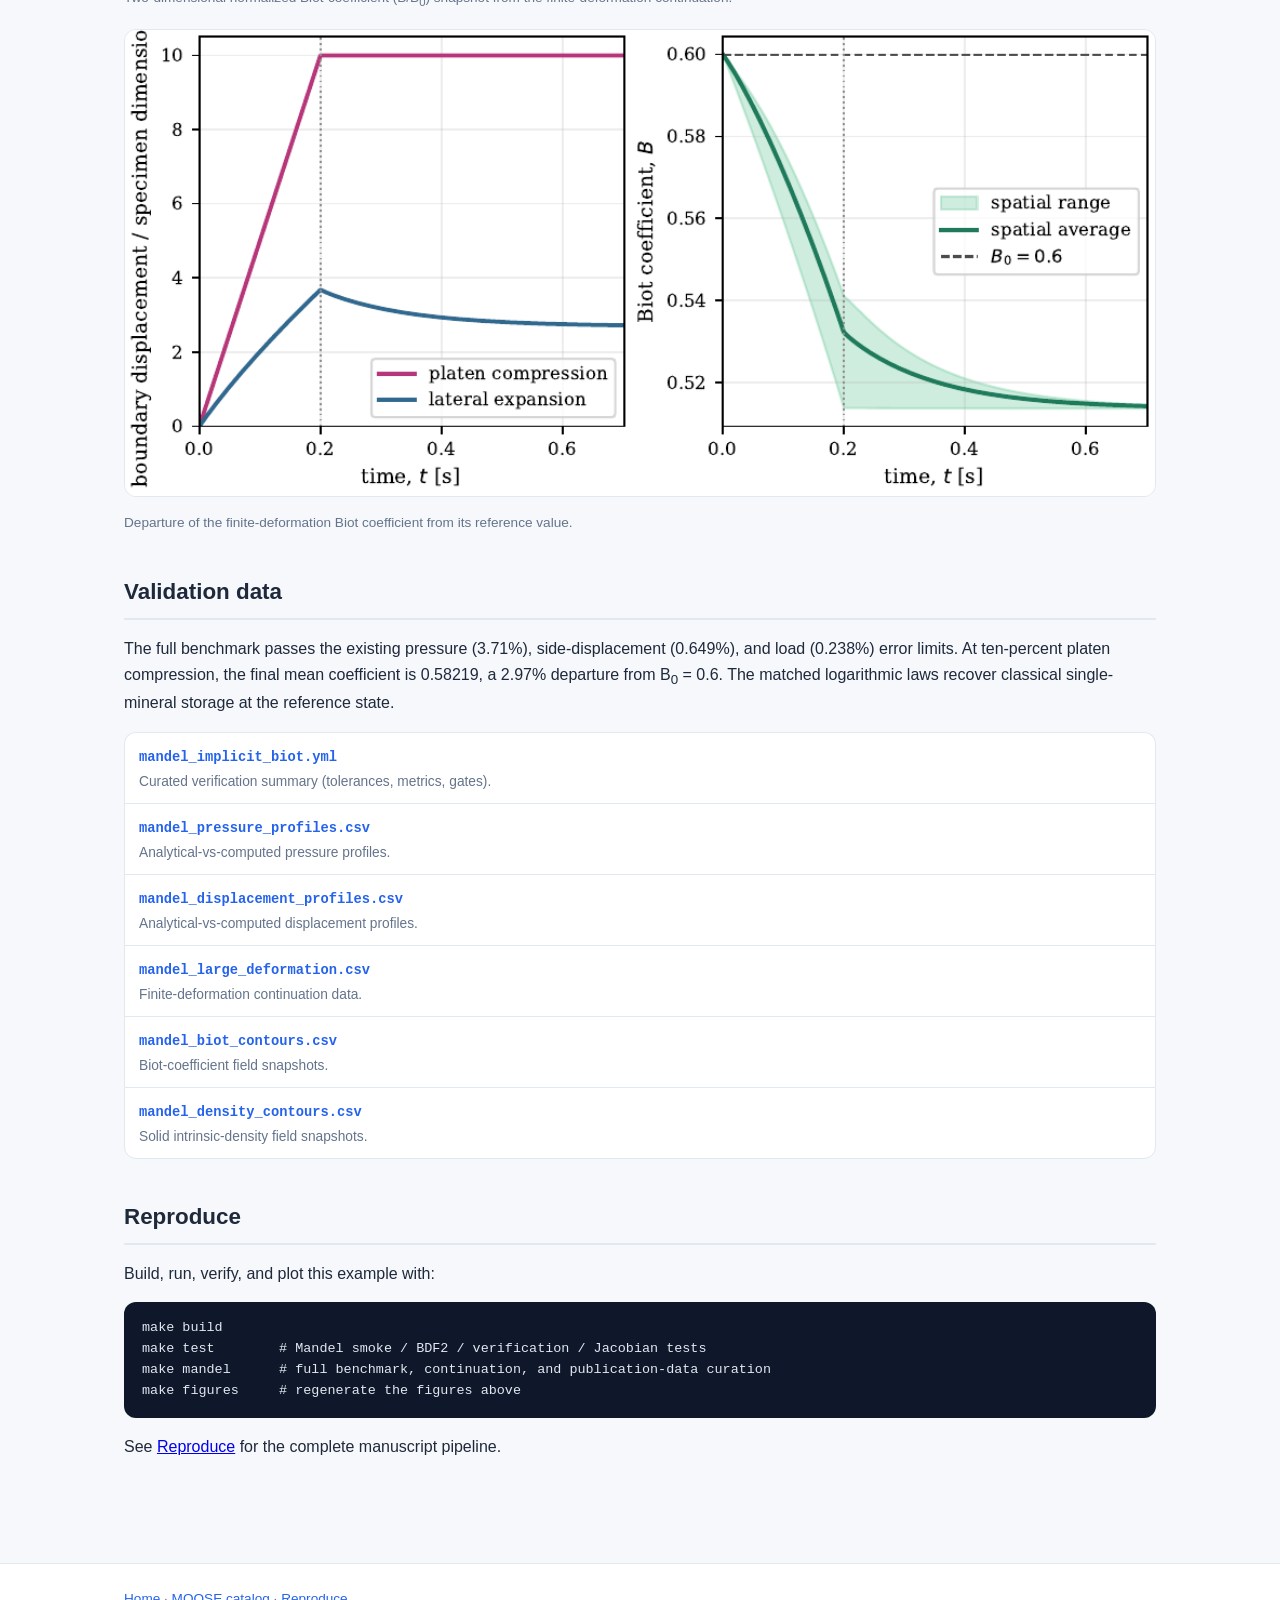
==== commit 189eeba1: "Checkpoint nonlinear Biot formulation and validation revisions Summary  AI model(s): GPT-5 Codex AI " ====
--- a/docs/mandel.html
+++ b/docs/mandel.html
@@ -17,7 +17,6 @@
       <a href="index.html">Home</a>
       <a href="mandel.html" class="active">Mandel benchmark</a>
       <a href="poroplastic.html">Poroplastic Biot</a>
-      <a href="sandstone.html">Sandstone</a>
       <a href="moose-catalog.html">MOOSE catalog</a>
       <a href="reproduction.html">Reproduce</a>
     </nav>
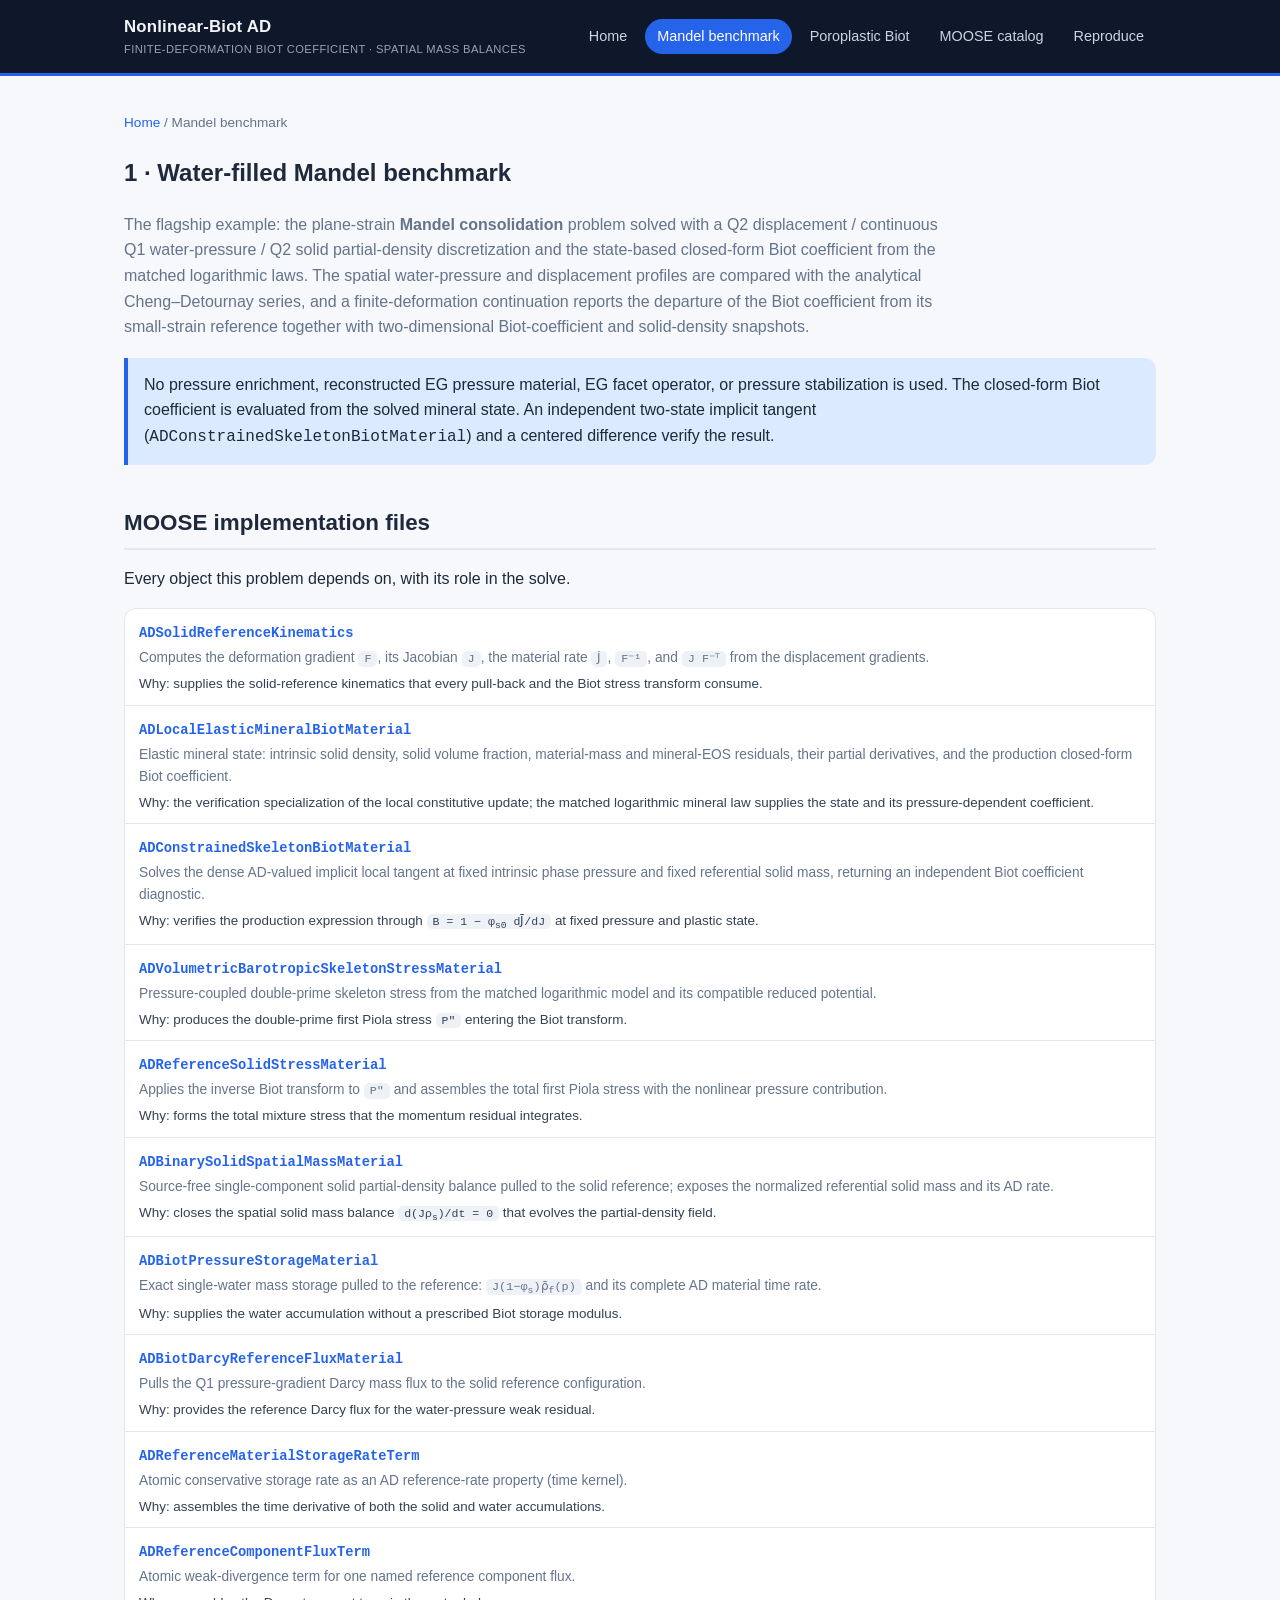
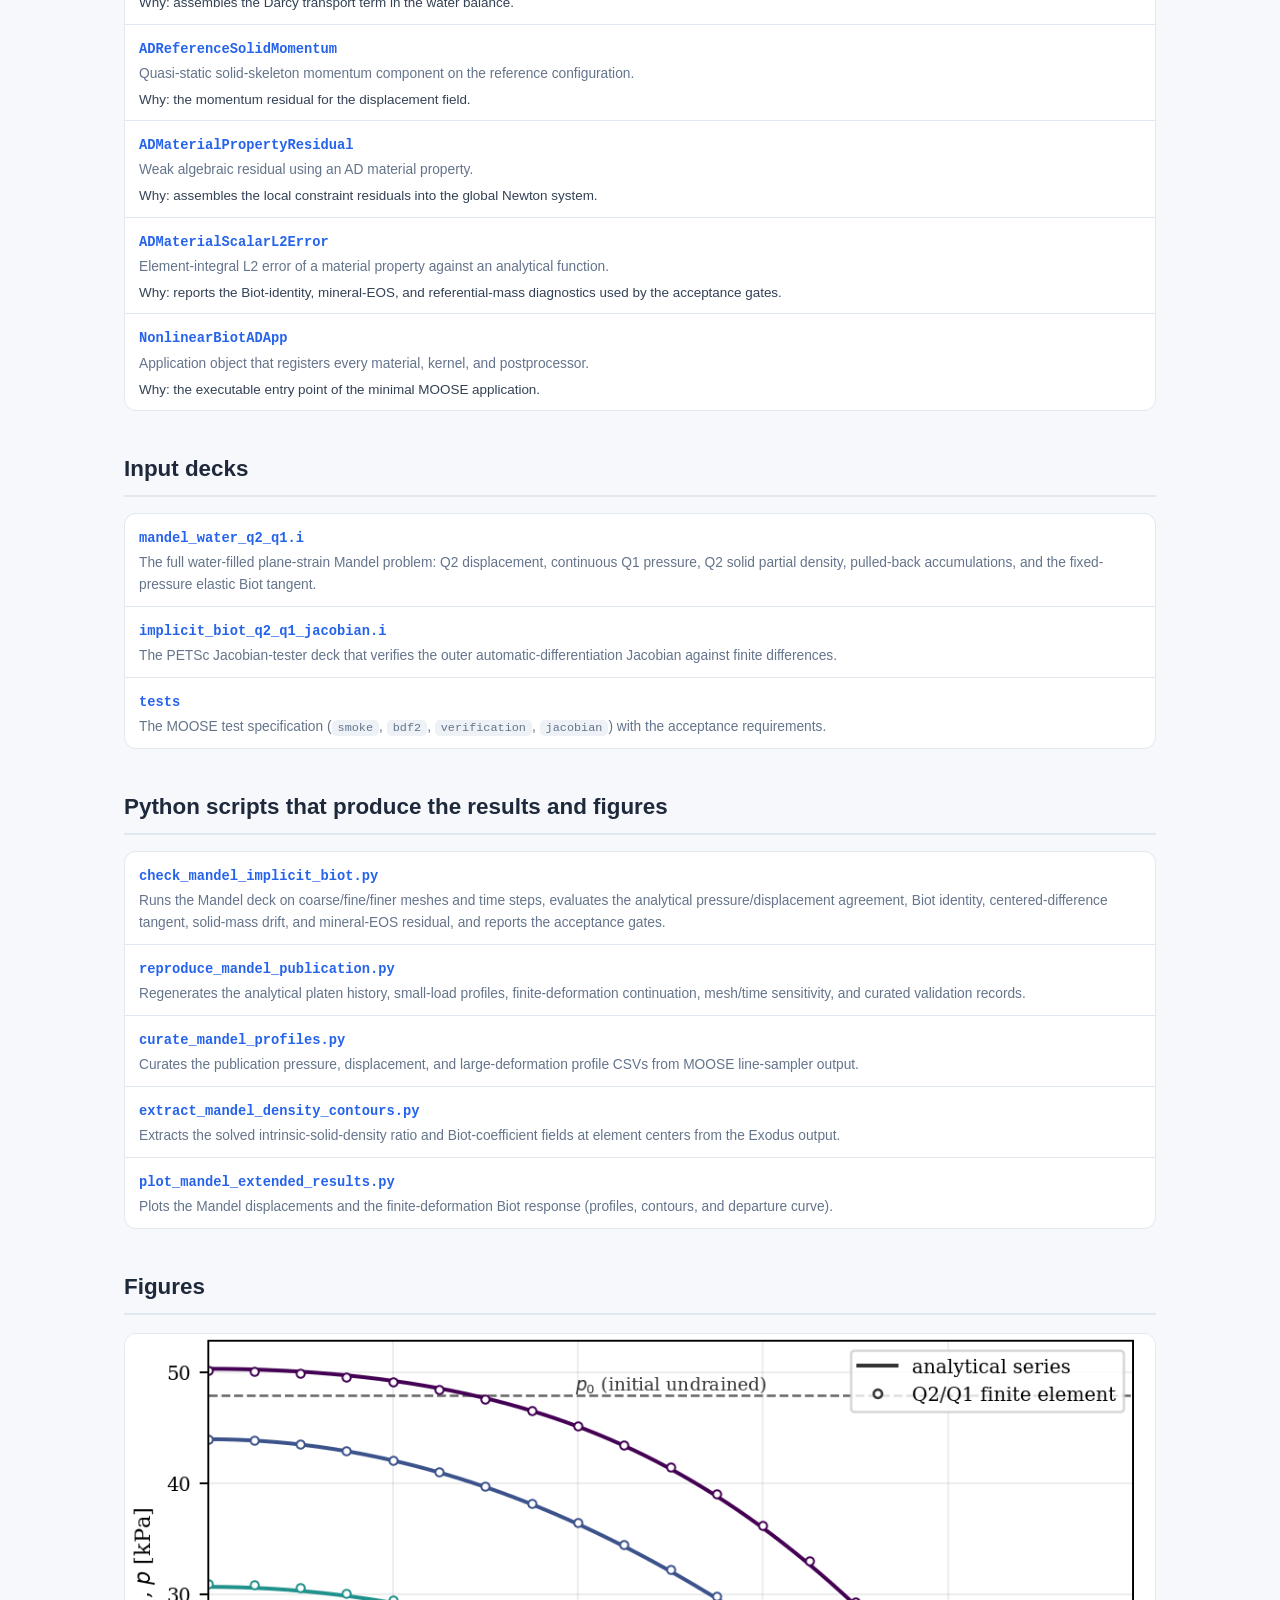
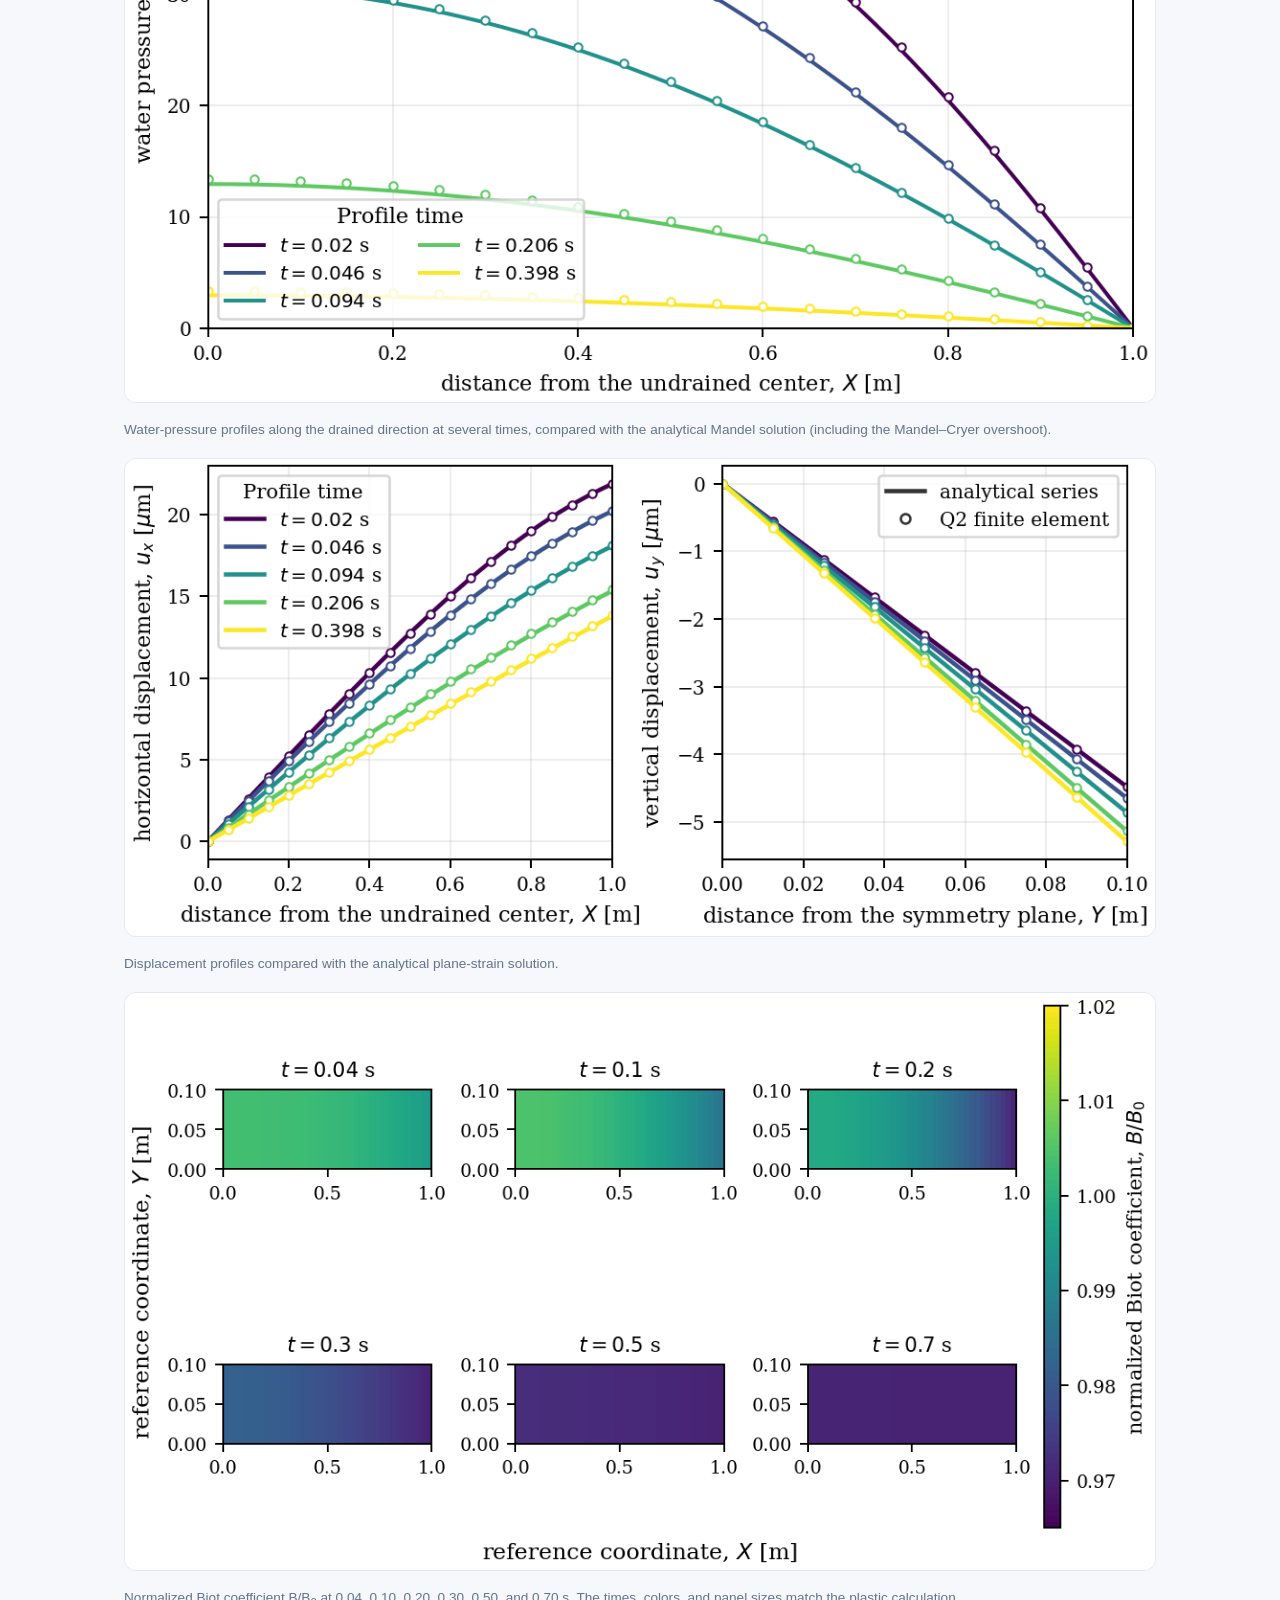
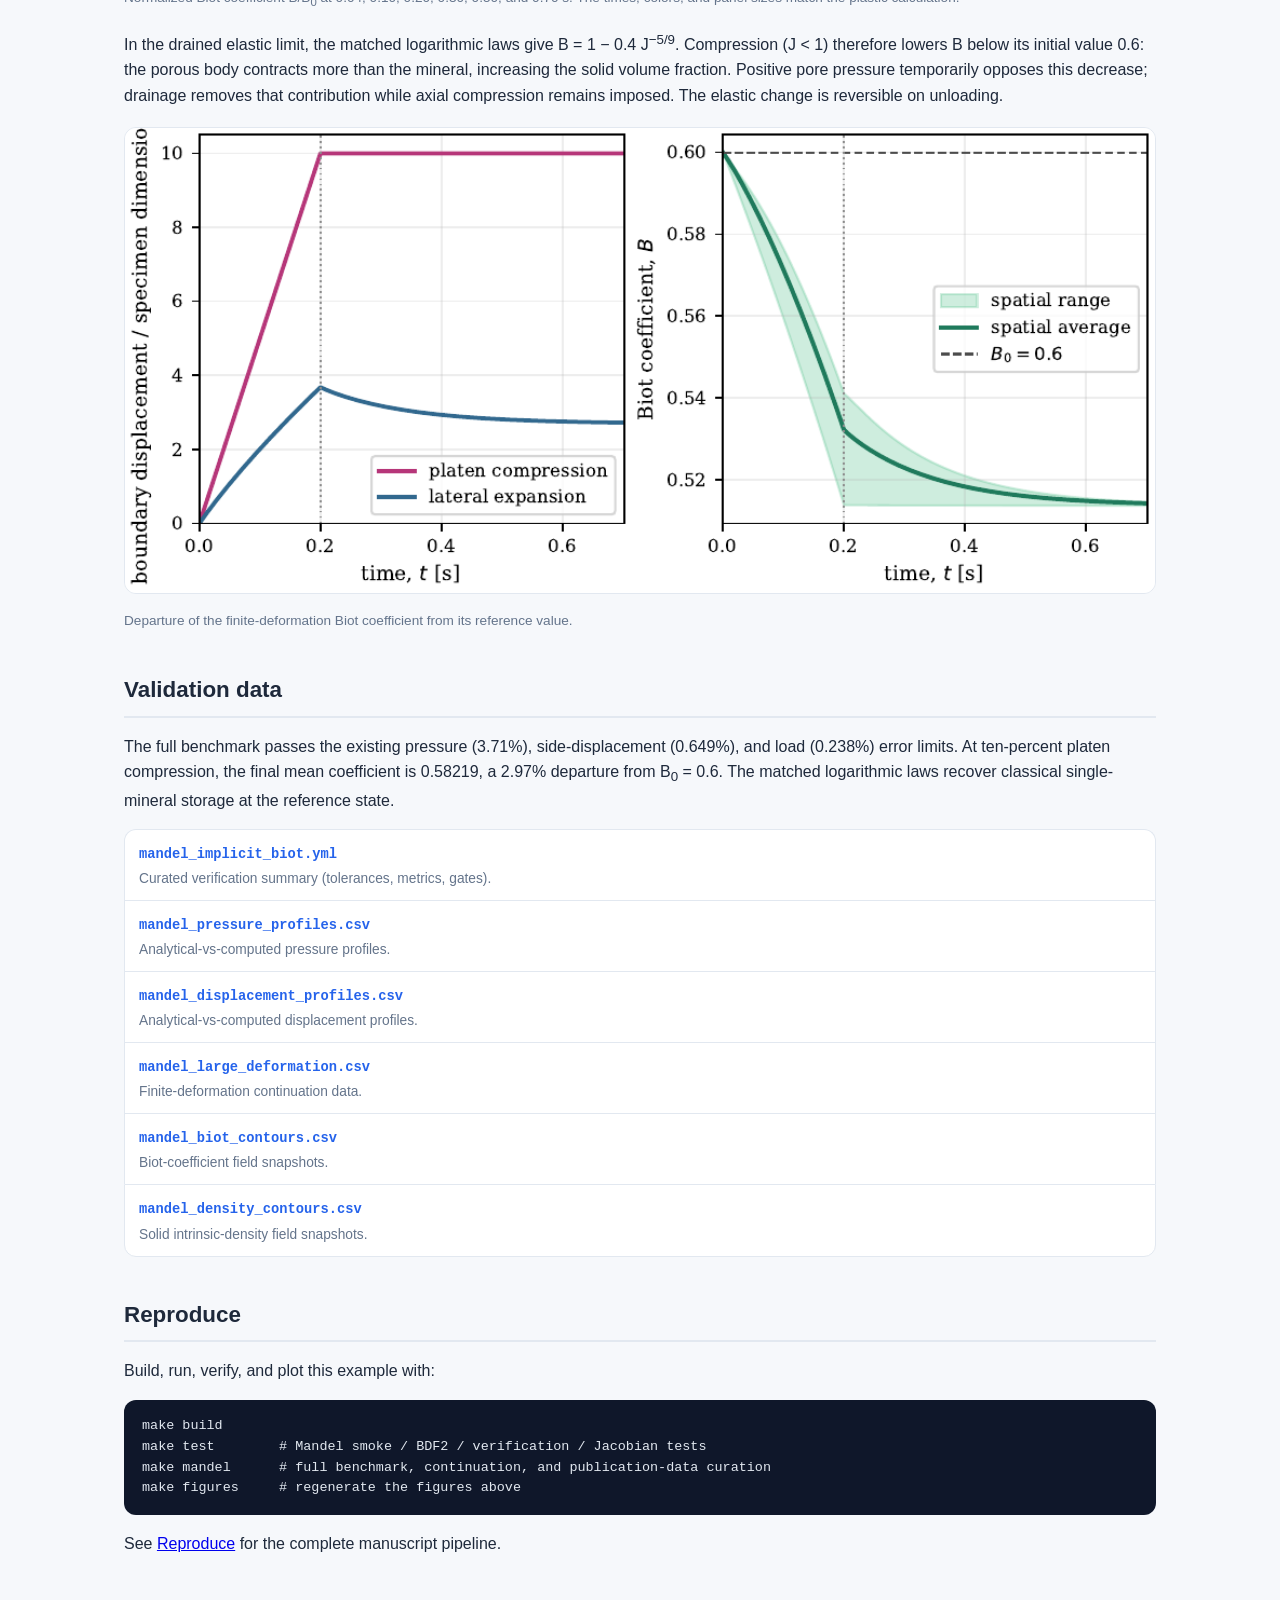
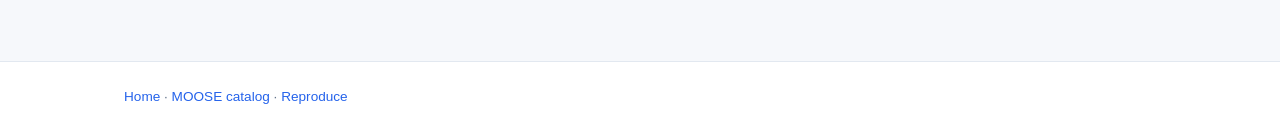
==== commit 301ec7ce: "Prepare poroplastic results and reproducible submission workspace Summary  AI model(s): GPT-6 Astra " ====
--- a/docs/mandel.html
+++ b/docs/mandel.html
@@ -135,7 +135,7 @@
           <span class="desc">The PETSc Jacobian-tester deck that verifies the outer automatic-differentiation Jacobian against finite differences.</span>
         </li>
         <li>
-          <a href="../moose_app/test/tests/mandel_implicit_biot/tests">tests</a>
+          <a href="source.html?f=moose_app/test/tests/mandel_implicit_biot/tests">tests</a>
           <span class="desc">The MOOSE test specification (<code>smoke</code>, <code>bdf2</code>, <code>verification</code>, <code>jacobian</code>) with the acceptance requirements.</span>
         </li>
       </ul>
@@ -179,8 +179,14 @@
       </figure>
       <figure>
         <img src="assets/img/mandel_normalized_biot_contours.png" alt="Mandel normalized Biot coefficient contours">
-        <figcaption>Two-dimensional normalized Biot-coefficient (B/B<sub>0</sub>) snapshot from the finite-deformation continuation.</figcaption>
-      </figure>
+        <figcaption>Normalized Biot coefficient B/B<sub>0</sub> at 0.04, 0.10, 0.20, 0.30, 0.50, and 0.70 s. The times, colors, and panel sizes match the plastic calculation.</figcaption>
+      </figure>
+      <p>In the drained elastic limit, the matched logarithmic laws give
+        B = 1 − 0.4 J<sup>−5/9</sup>. Compression (J &lt; 1) therefore lowers B
+        below its initial value 0.6: the porous body contracts more than the mineral,
+        increasing the solid volume fraction. Positive pore pressure temporarily
+        opposes this decrease; drainage removes that contribution while axial
+        compression remains imposed. The elastic change is reversible on unloading.</p>
       <figure>
         <img src="assets/img/mandel_finite_deformation.png" alt="Mandel finite-deformation Biot departure">
         <figcaption>Departure of the finite-deformation Biot coefficient from its reference value.</figcaption>
@@ -195,11 +201,11 @@
         The matched logarithmic laws recover classical single-mineral storage at the reference state.</p>
       <ul class="file-list">
         <li><a href="source.html?f=../validation/mandel_implicit_biot.yml">mandel_implicit_biot.yml</a><span class="desc">Curated verification summary (tolerances, metrics, gates).</span></li>
-        <li><a href="../validation/mandel_pressure_profiles.csv">mandel_pressure_profiles.csv</a><span class="desc">Analytical-vs-computed pressure profiles.</span></li>
-        <li><a href="../validation/mandel_displacement_profiles.csv">mandel_displacement_profiles.csv</a><span class="desc">Analytical-vs-computed displacement profiles.</span></li>
-        <li><a href="../validation/mandel_large_deformation.csv">mandel_large_deformation.csv</a><span class="desc">Finite-deformation continuation data.</span></li>
-        <li><a href="../validation/mandel_biot_contours.csv">mandel_biot_contours.csv</a><span class="desc">Biot-coefficient field snapshots.</span></li>
-        <li><a href="../validation/mandel_density_contours.csv">mandel_density_contours.csv</a><span class="desc">Solid intrinsic-density field snapshots.</span></li>
+        <li><a href="source.html?f=validation/mandel_pressure_profiles.csv">mandel_pressure_profiles.csv</a><span class="desc">Analytical-vs-computed pressure profiles.</span></li>
+        <li><a href="source.html?f=validation/mandel_displacement_profiles.csv">mandel_displacement_profiles.csv</a><span class="desc">Analytical-vs-computed displacement profiles.</span></li>
+        <li><a href="source.html?f=validation/mandel_large_deformation.csv">mandel_large_deformation.csv</a><span class="desc">Finite-deformation continuation data.</span></li>
+        <li><a href="source.html?f=validation/mandel_biot_contours.csv">mandel_biot_contours.csv</a><span class="desc">Biot-coefficient field snapshots.</span></li>
+        <li><a href="source.html?f=validation/mandel_density_contours.csv">mandel_density_contours.csv</a><span class="desc">Solid intrinsic-density field snapshots.</span></li>
       </ul>
     </section>
 
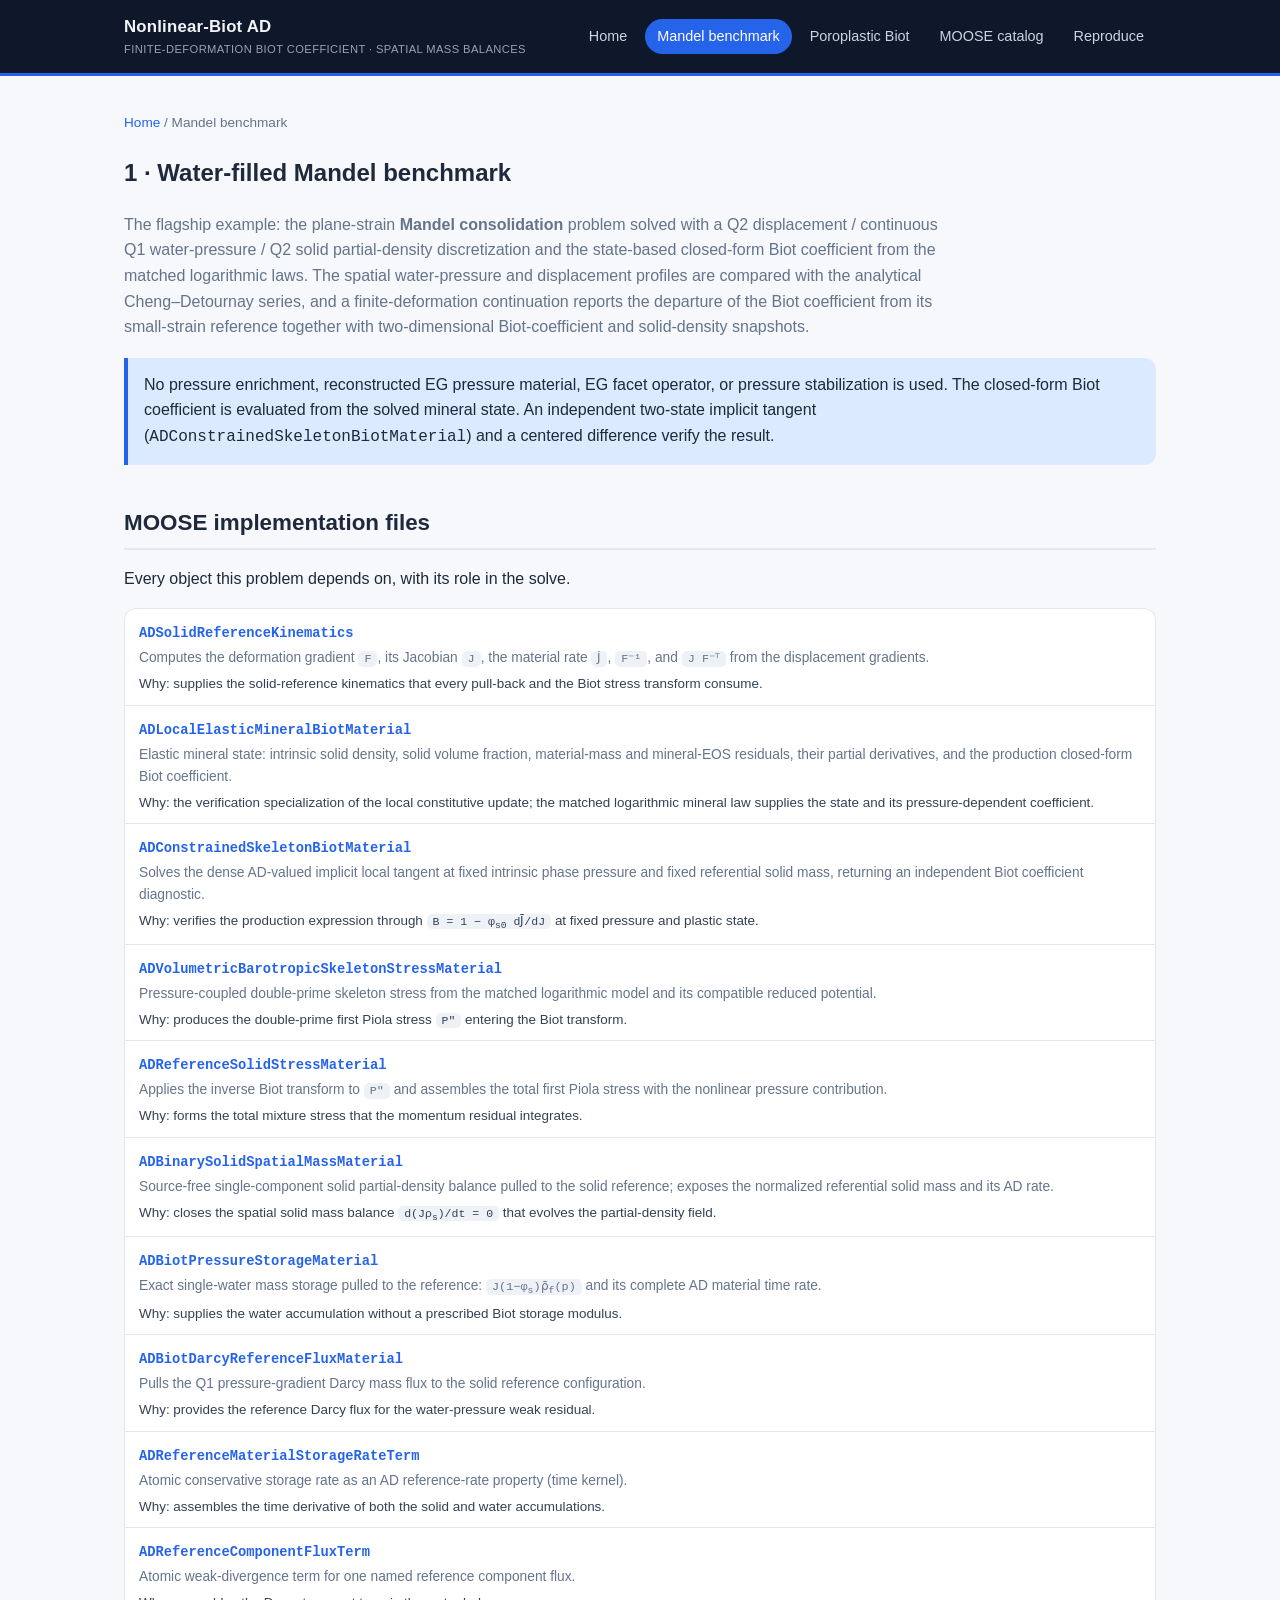
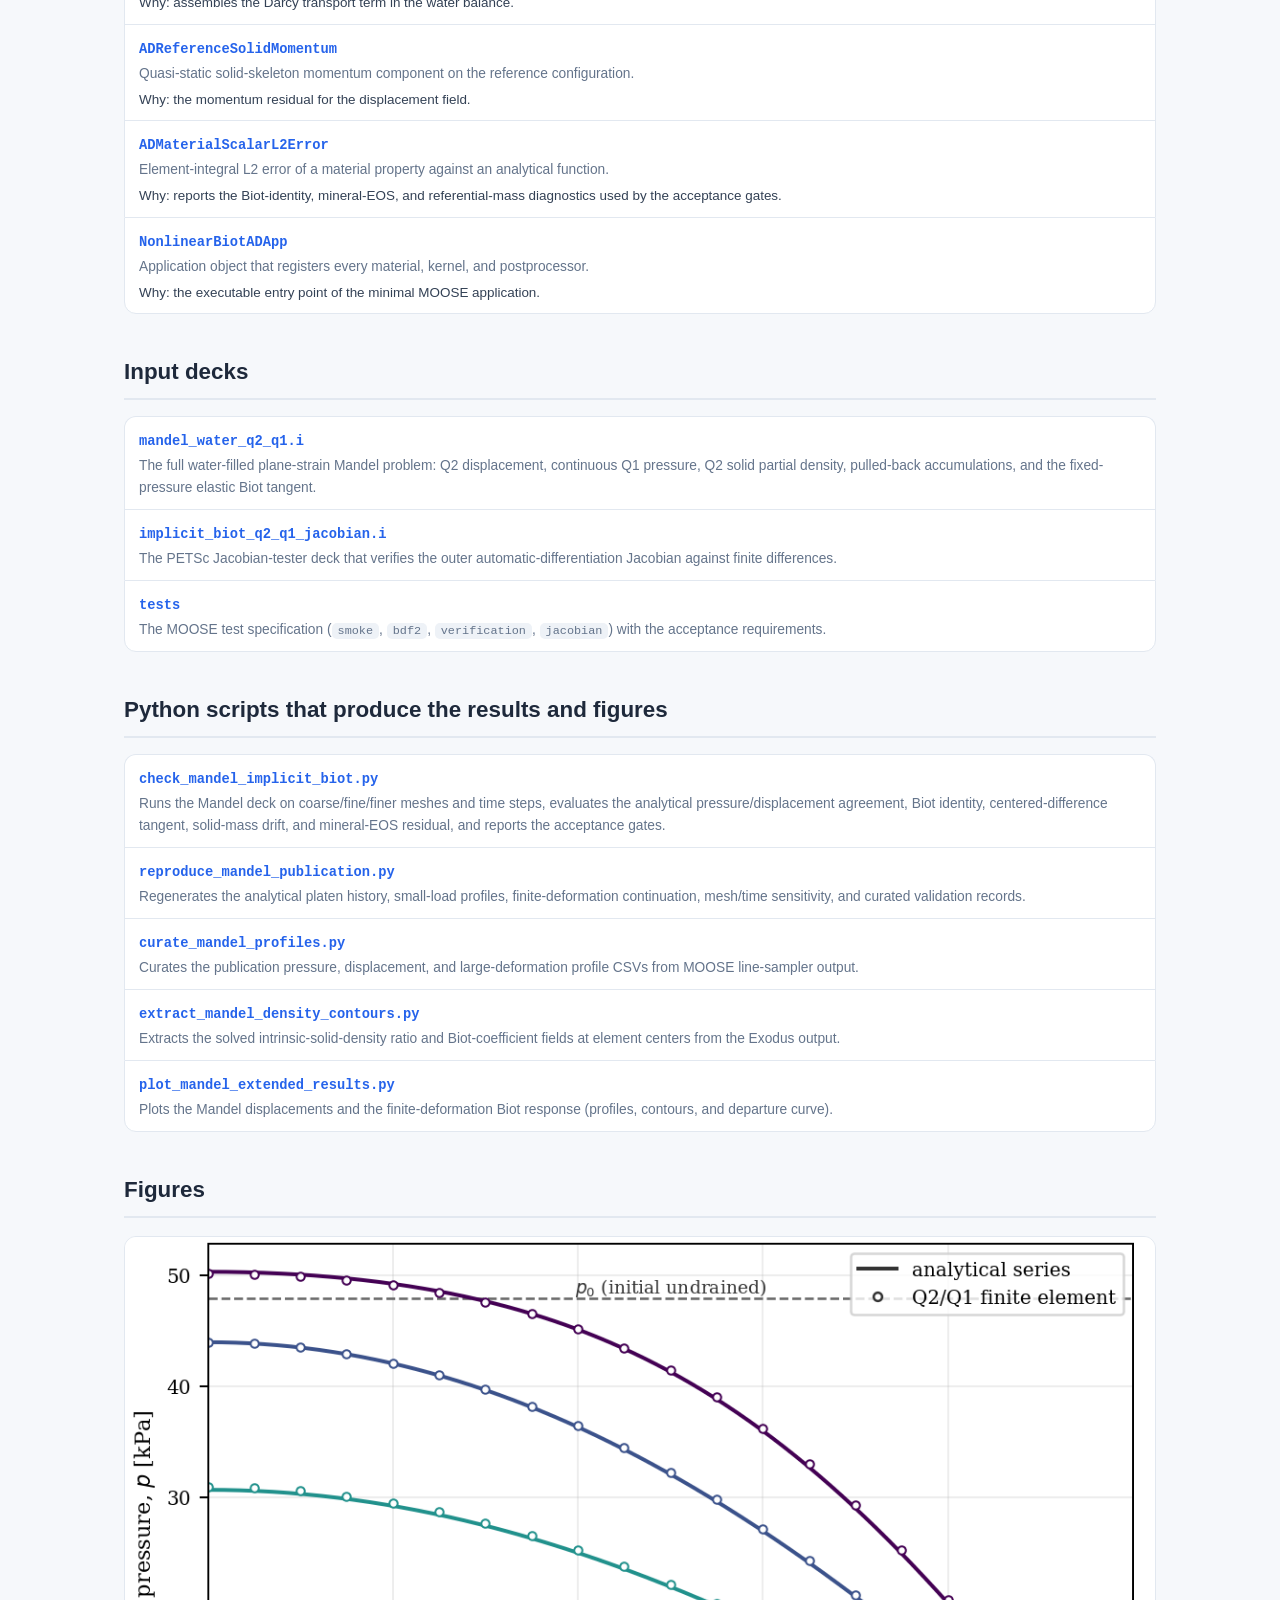
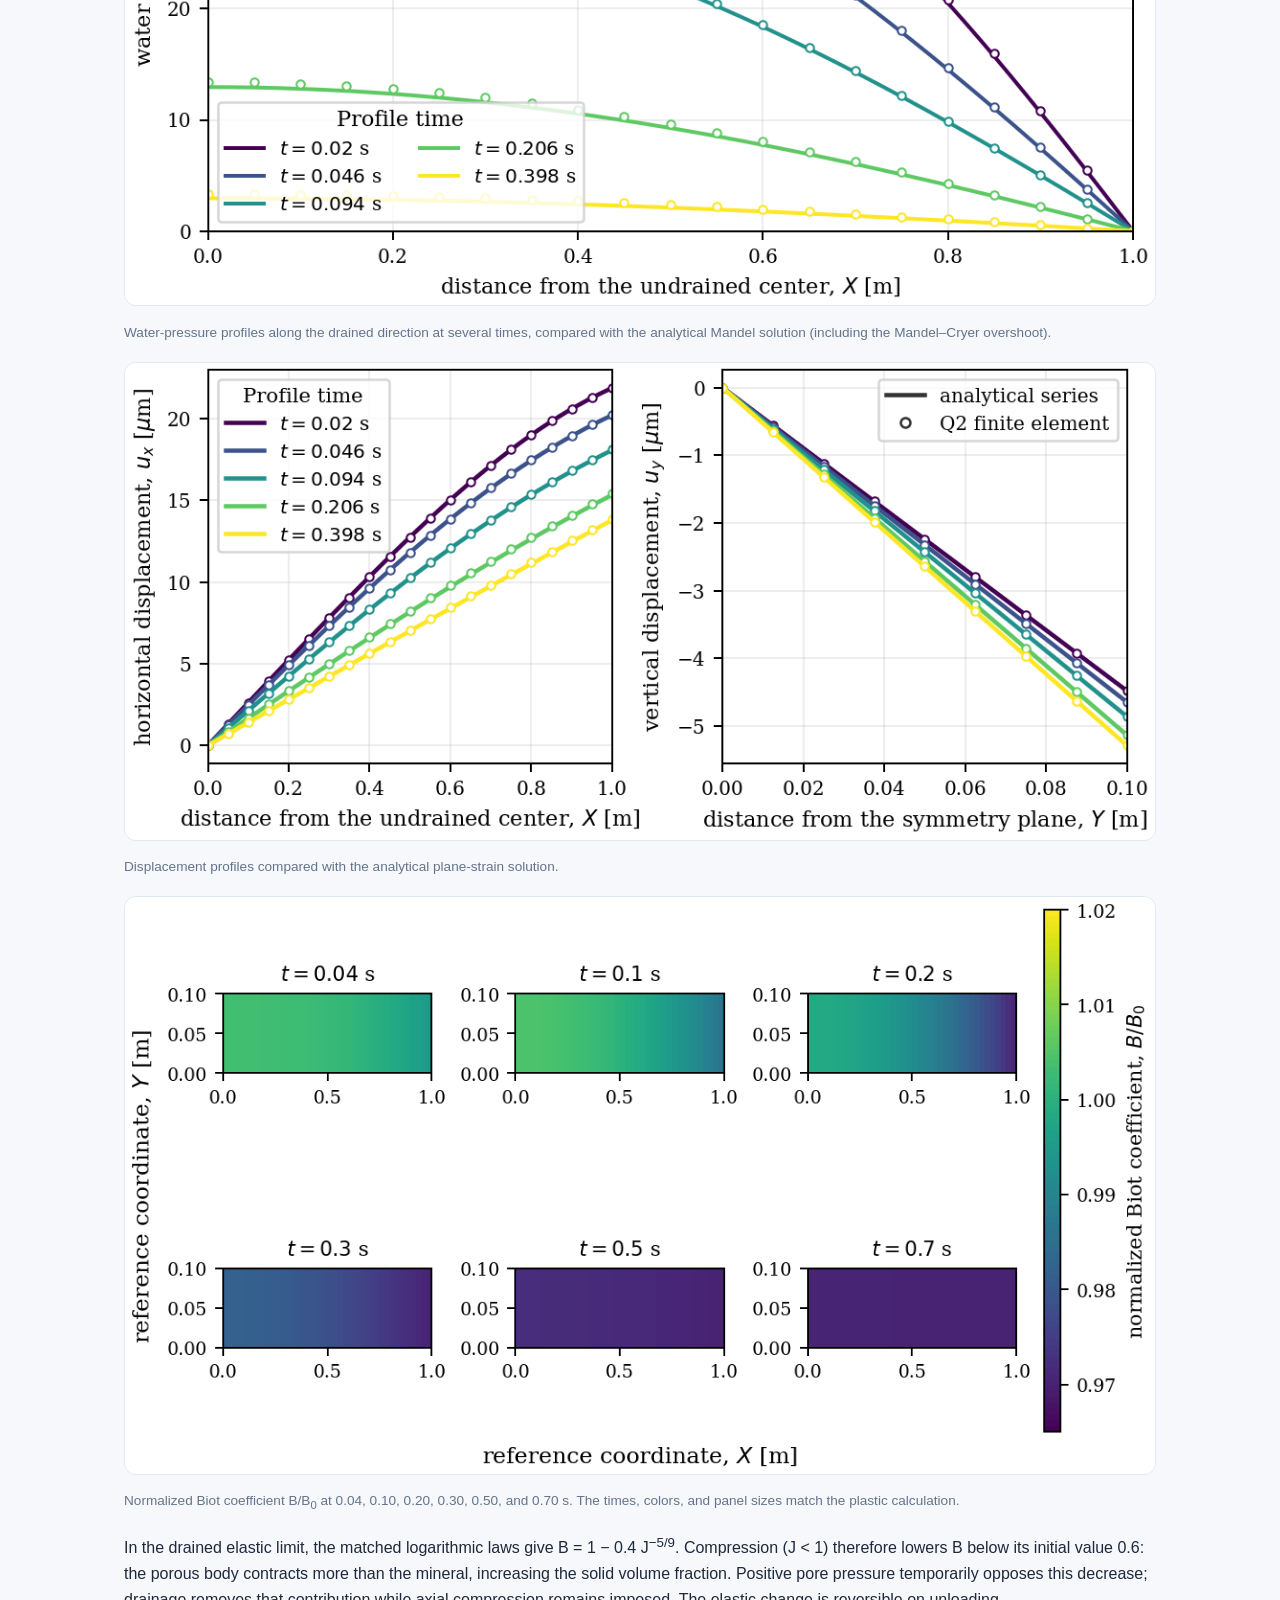
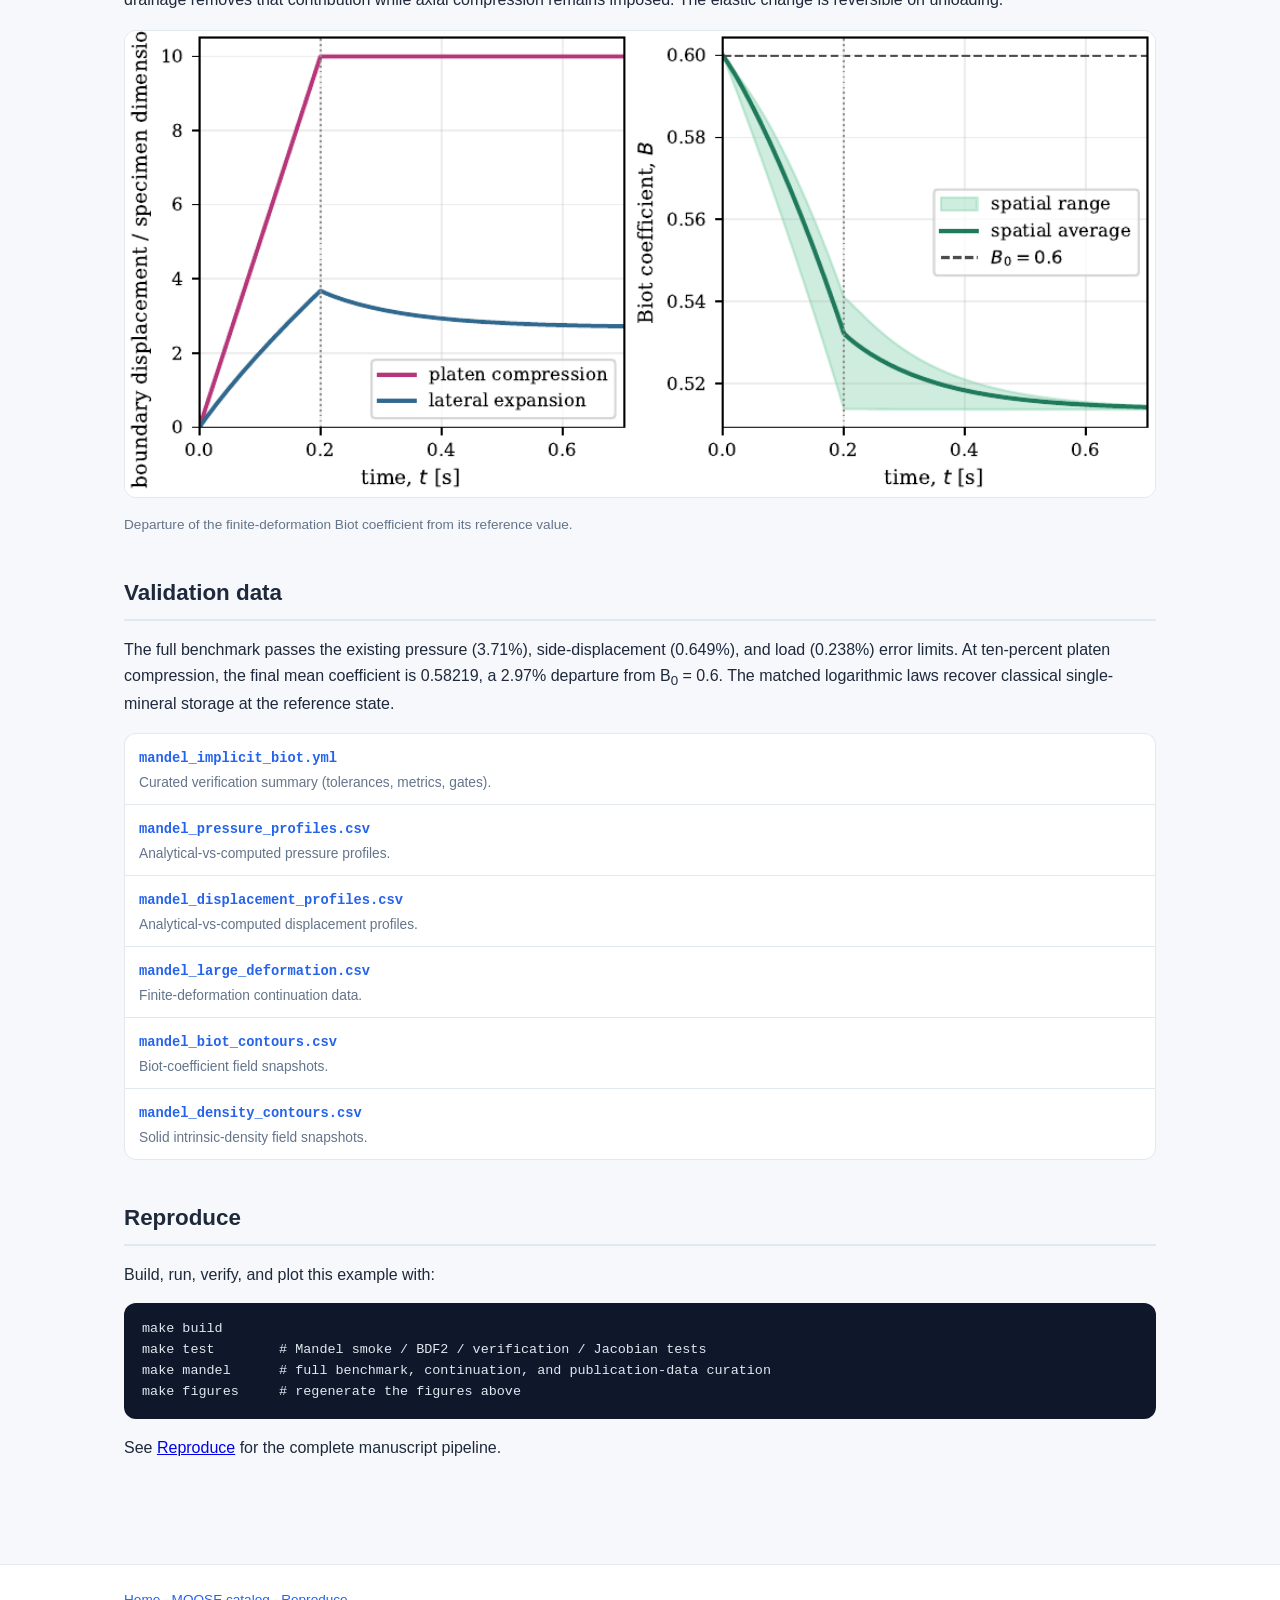
==== commit 3894041e: "Expose Codespaces setup progress and enable remote verification Summary  AI model(s): GPT-6 Astra (C" ====
--- a/docs/mandel.html
+++ b/docs/mandel.html
@@ -106,11 +106,6 @@
           <span class="why">Why: the momentum residual for the displacement field.</span>
         </li>
         <li>
-          <a href="source.html?f=../moose_app/src/kernels/ADMaterialPropertyResidual.C">ADMaterialPropertyResidual</a>
-          <span class="desc">Weak algebraic residual using an AD material property.</span>
-          <span class="why">Why: assembles the local constraint residuals into the global Newton system.</span>
-        </li>
-        <li>
           <a href="source.html?f=../moose_app/src/postprocessors/ADMaterialScalarL2Error.C">ADMaterialScalarL2Error</a>
           <span class="desc">Element-integral L2 error of a material property against an analytical function.</span>
           <span class="why">Why: reports the Biot-identity, mineral-EOS, and referential-mass diagnostics used by the acceptance gates.</span>
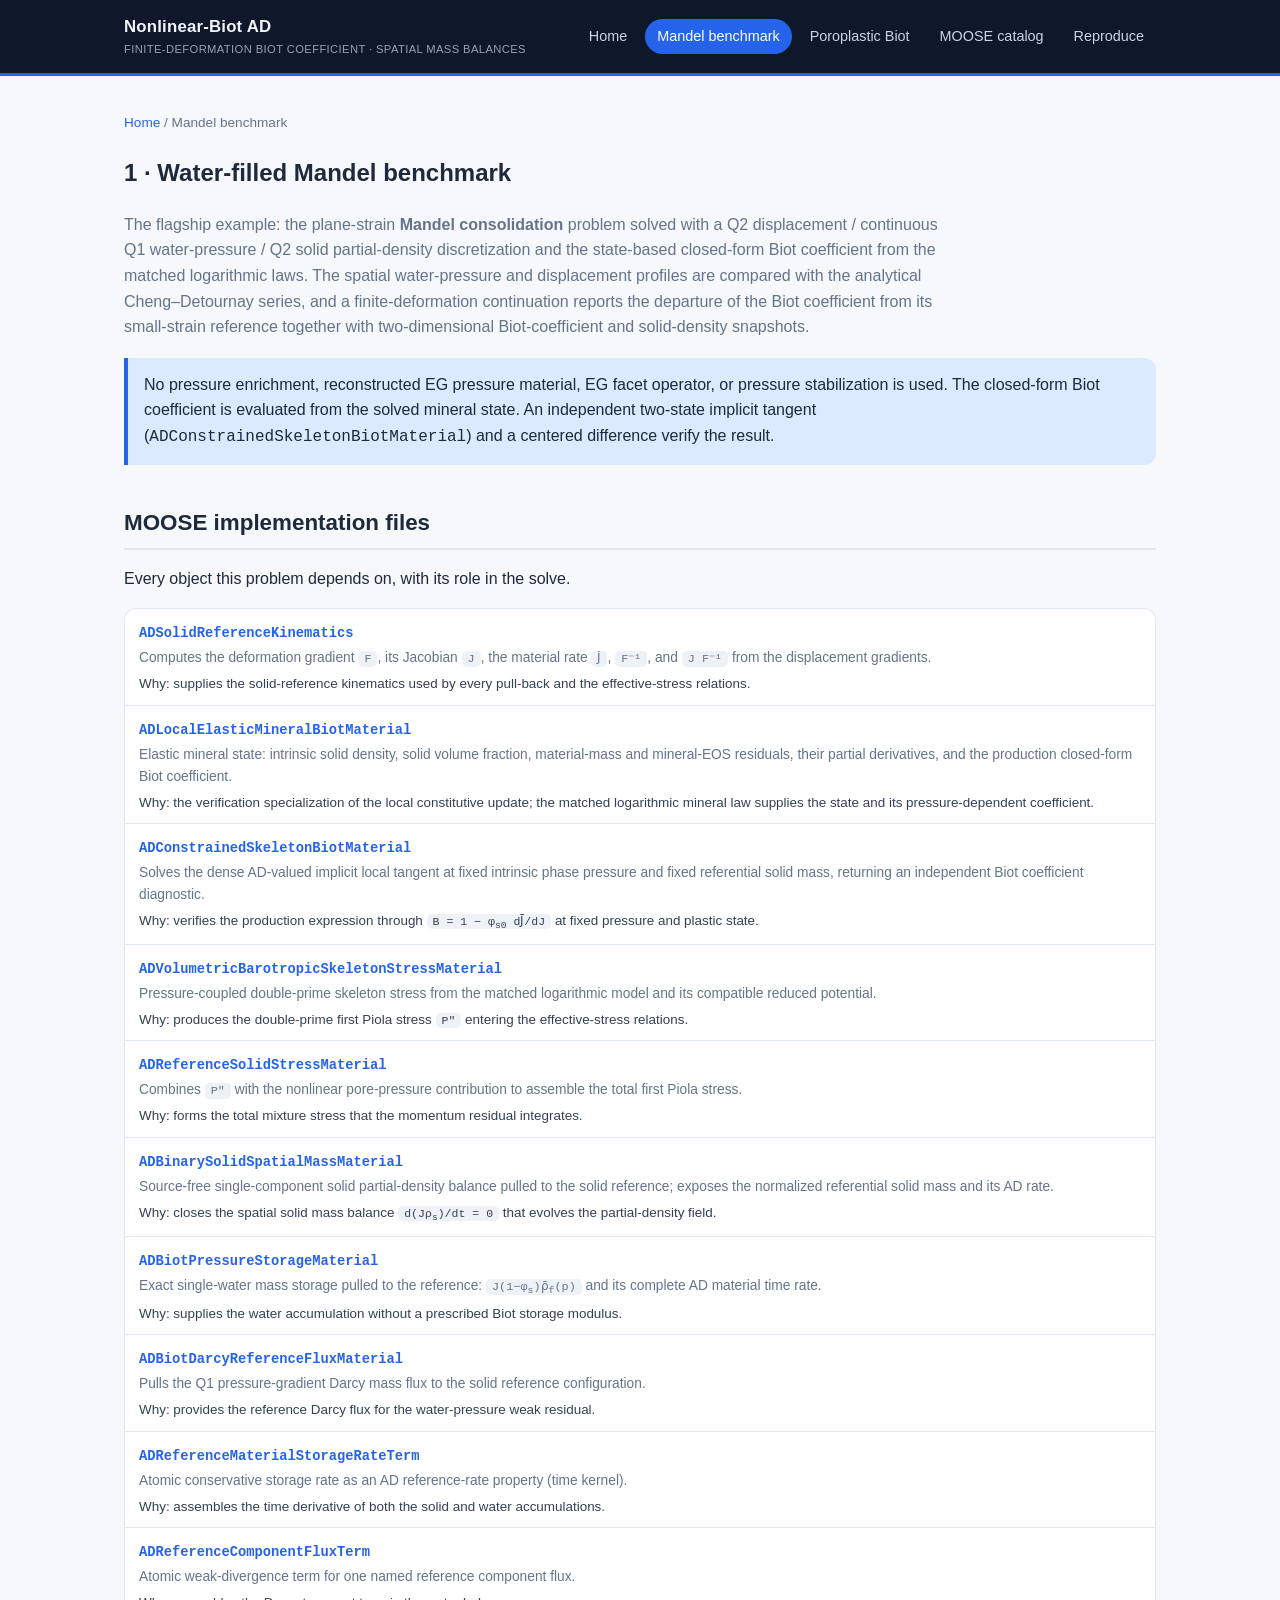
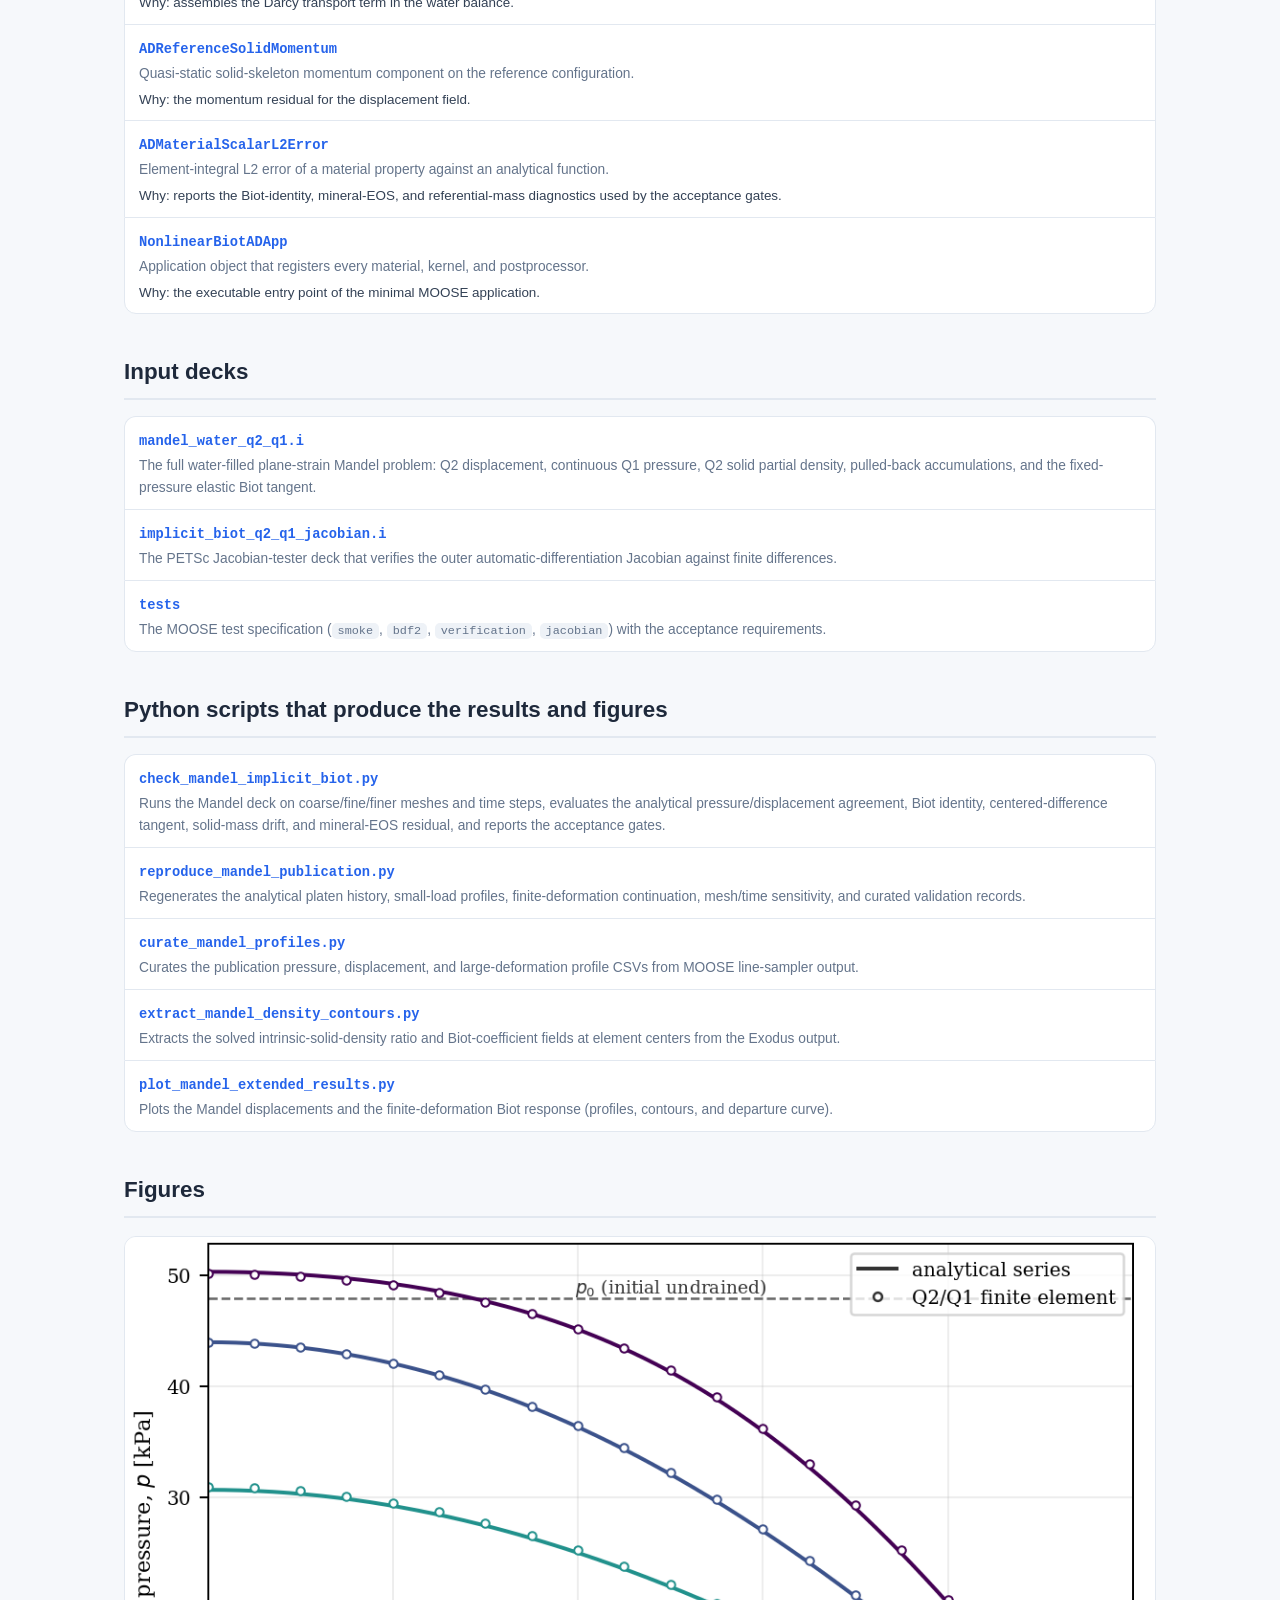
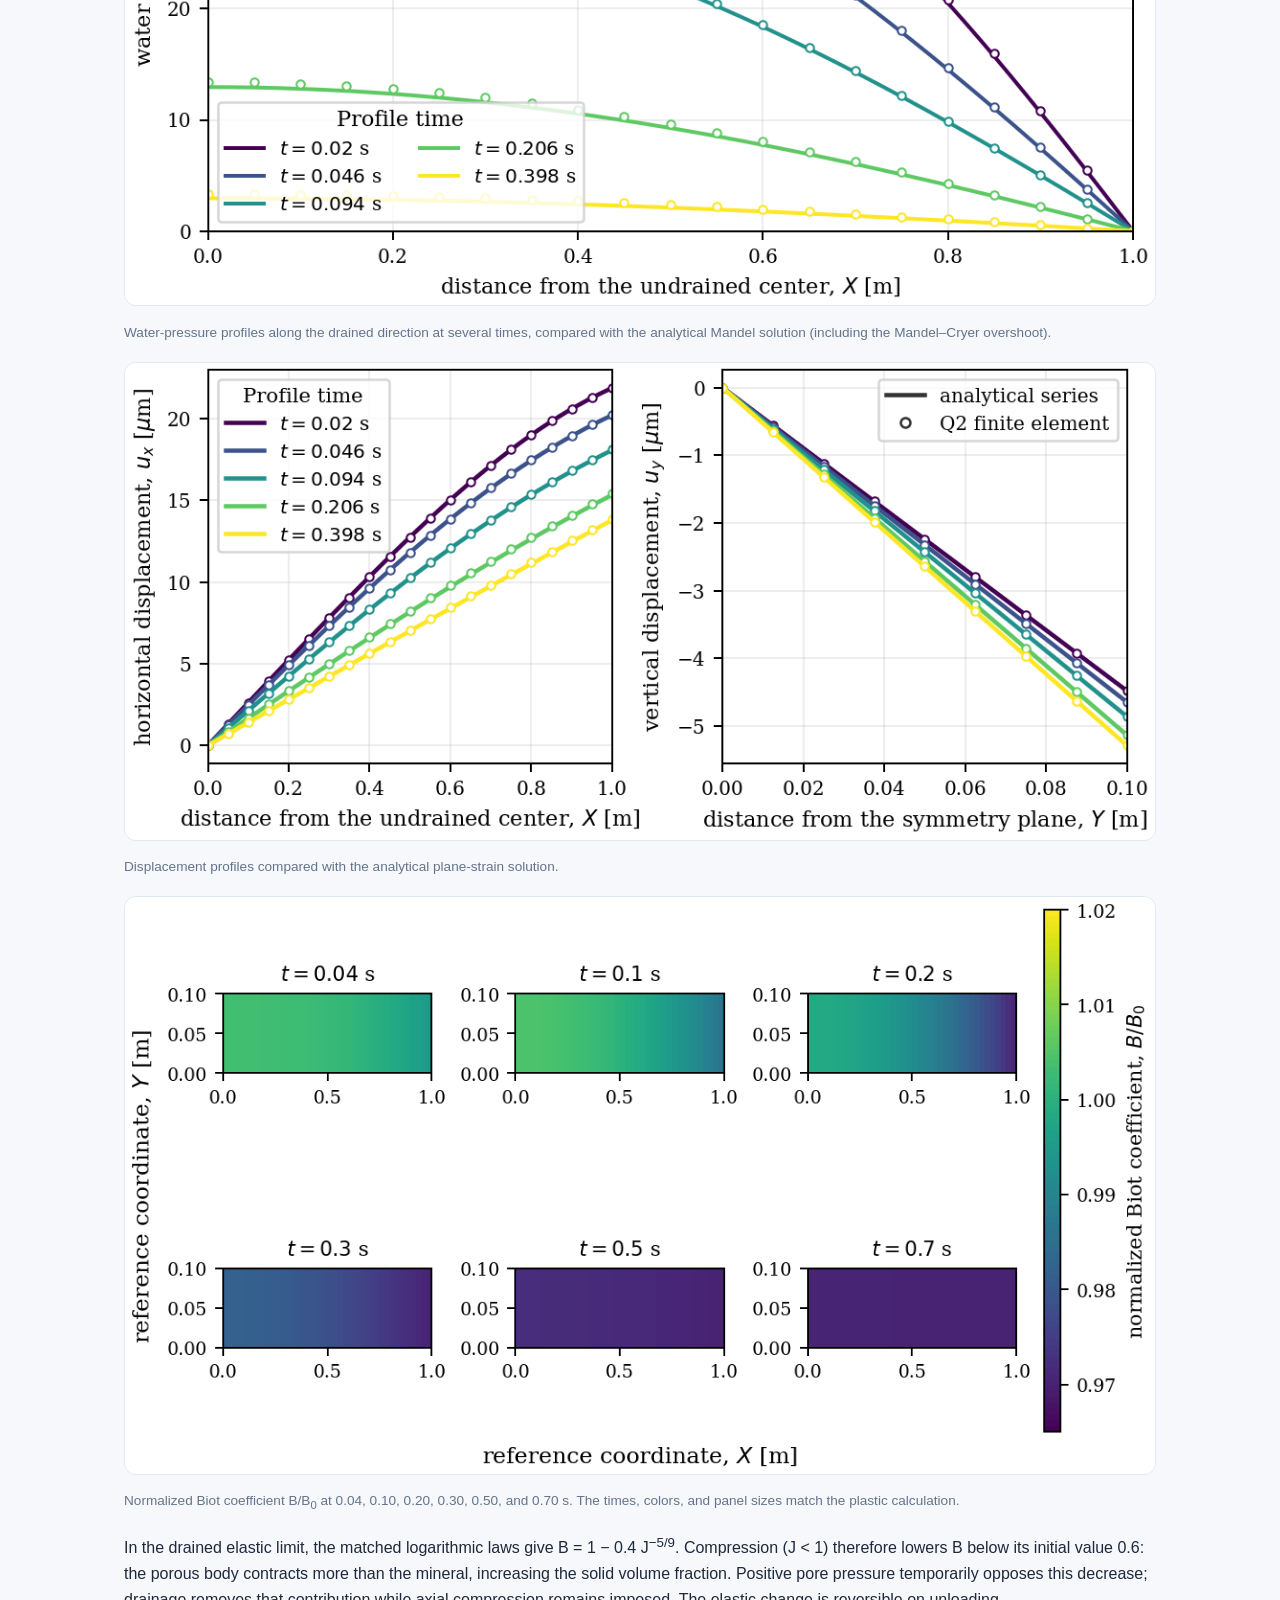
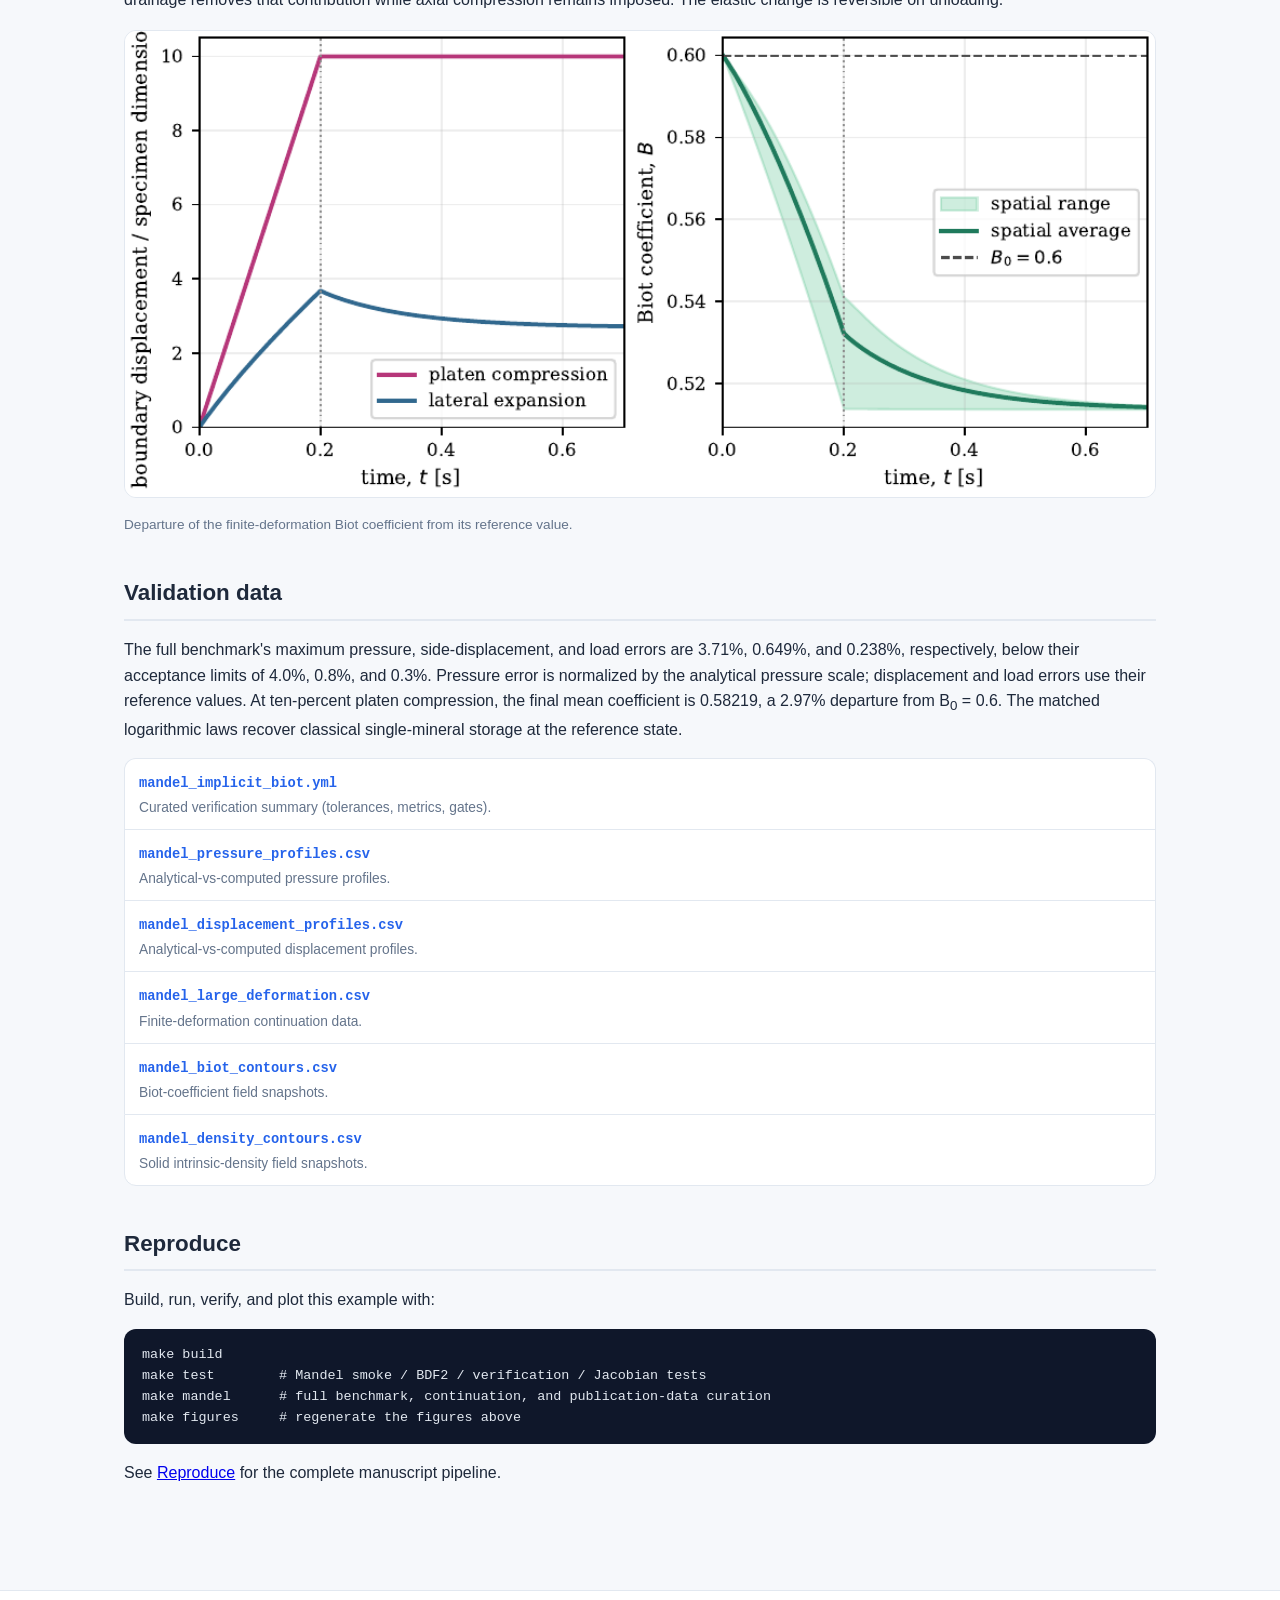
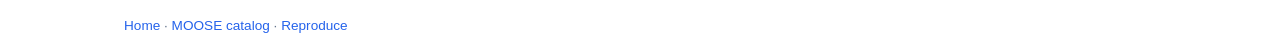
==== commit e62234c8: "Checkpoint reviewed constitutive model and reproducibility updates Summary  AI model(s): GPT-6 Astra" ====
--- a/docs/mandel.html
+++ b/docs/mandel.html
@@ -52,8 +52,8 @@
       <ul class="file-list">
         <li>
           <a href="source.html?f=../moose_app/src/materials/ADSolidReferenceKinematics.C">ADSolidReferenceKinematics</a>
-          <span class="desc">Computes the deformation gradient <code>F</code>, its Jacobian <code>J</code>, the material rate <code>J̇</code>, <code>F⁻¹</code>, and <code>J F⁻ᵀ</code> from the displacement gradients.</span>
-          <span class="why">Why: supplies the solid-reference kinematics that every pull-back and the Biot stress transform consume.</span>
+          <span class="desc">Computes the deformation gradient <code>F</code>, its Jacobian <code>J</code>, the material rate <code>J̇</code>, <code>F⁻¹</code>, and <code>J F⁻¹</code> from the displacement gradients.</span>
+          <span class="why">Why: supplies the solid-reference kinematics used by every pull-back and the effective-stress relations.</span>
         </li>
         <li>
           <a href="source.html?f=../moose_app/src/materials/ADLocalElasticMineralBiotMaterial.C">ADLocalElasticMineralBiotMaterial</a>
@@ -68,11 +68,11 @@
         <li>
           <a href="source.html?f=../moose_app/src/materials/ADVolumetricBarotropicSkeletonStressMaterial.C">ADVolumetricBarotropicSkeletonStressMaterial</a>
           <span class="desc">Pressure-coupled double-prime skeleton stress from the matched logarithmic model and its compatible reduced potential.</span>
-          <span class="why">Why: produces the double-prime first Piola stress <code>P″</code> entering the Biot transform.</span>
+          <span class="why">Why: produces the double-prime first Piola stress <code>P″</code> entering the effective-stress relations.</span>
         </li>
         <li>
           <a href="source.html?f=../moose_app/src/materials/ADReferenceSolidStressMaterial.C">ADReferenceSolidStressMaterial</a>
-          <span class="desc">Applies the inverse Biot transform to <code>P″</code> and assembles the total first Piola stress with the nonlinear pressure contribution.</span>
+          <span class="desc">Combines <code>P″</code> with the nonlinear pore-pressure contribution to assemble the total first Piola stress.</span>
           <span class="why">Why: forms the total mixture stress that the momentum residual integrates.</span>
         </li>
         <li>
@@ -190,8 +190,11 @@
 
     <section class="section">
       <h2>Validation data</h2>
-      <p>The full benchmark passes the existing pressure (3.71%), side-displacement
-        (0.649%), and load (0.238%) error limits. At ten-percent platen compression,
+      <p>The full benchmark's maximum pressure, side-displacement, and load errors
+        are 3.71%, 0.649%, and 0.238%, respectively, below their acceptance limits
+        of 4.0%, 0.8%, and 0.3%. Pressure error is normalized by the analytical
+        pressure scale; displacement and load errors use their reference values.
+        At ten-percent platen compression,
         the final mean coefficient is 0.58219, a 2.97% departure from B<sub>0</sub> = 0.6.
         The matched logarithmic laws recover classical single-mineral storage at the reference state.</p>
       <ul class="file-list">
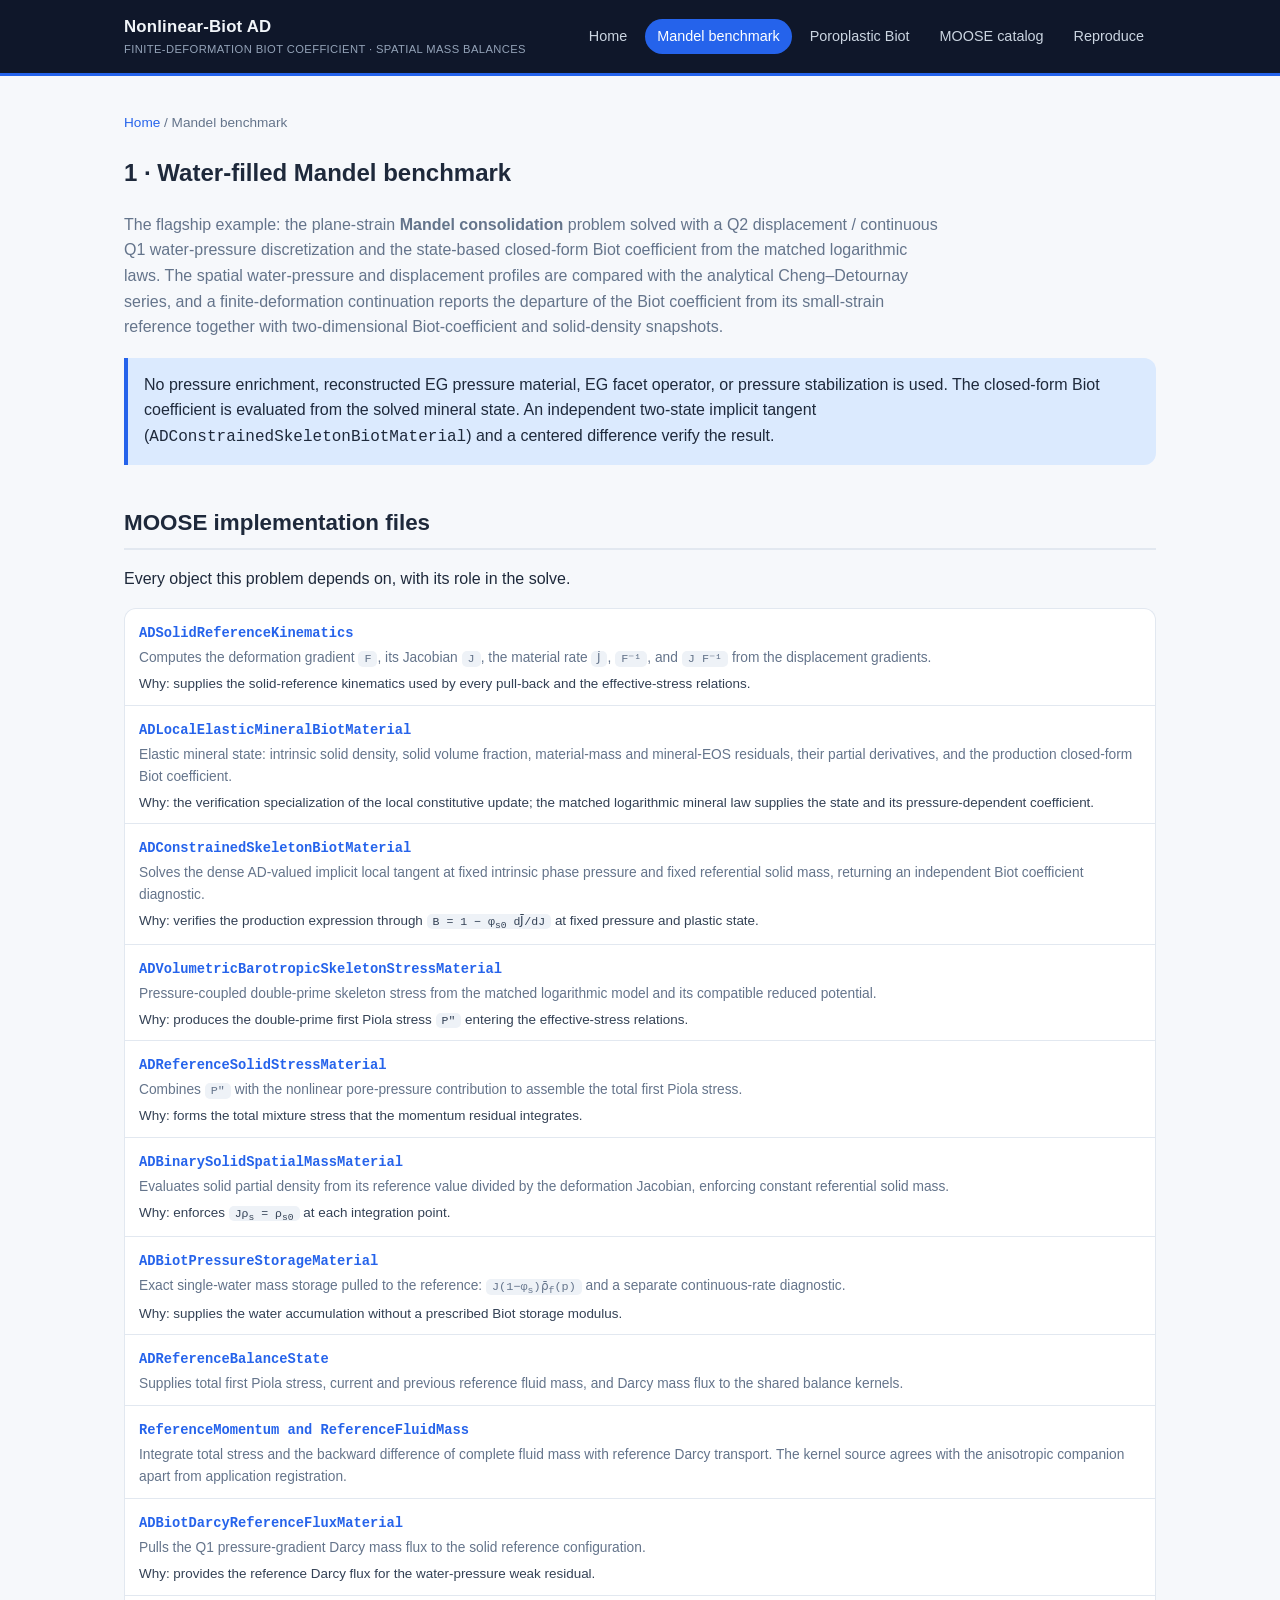
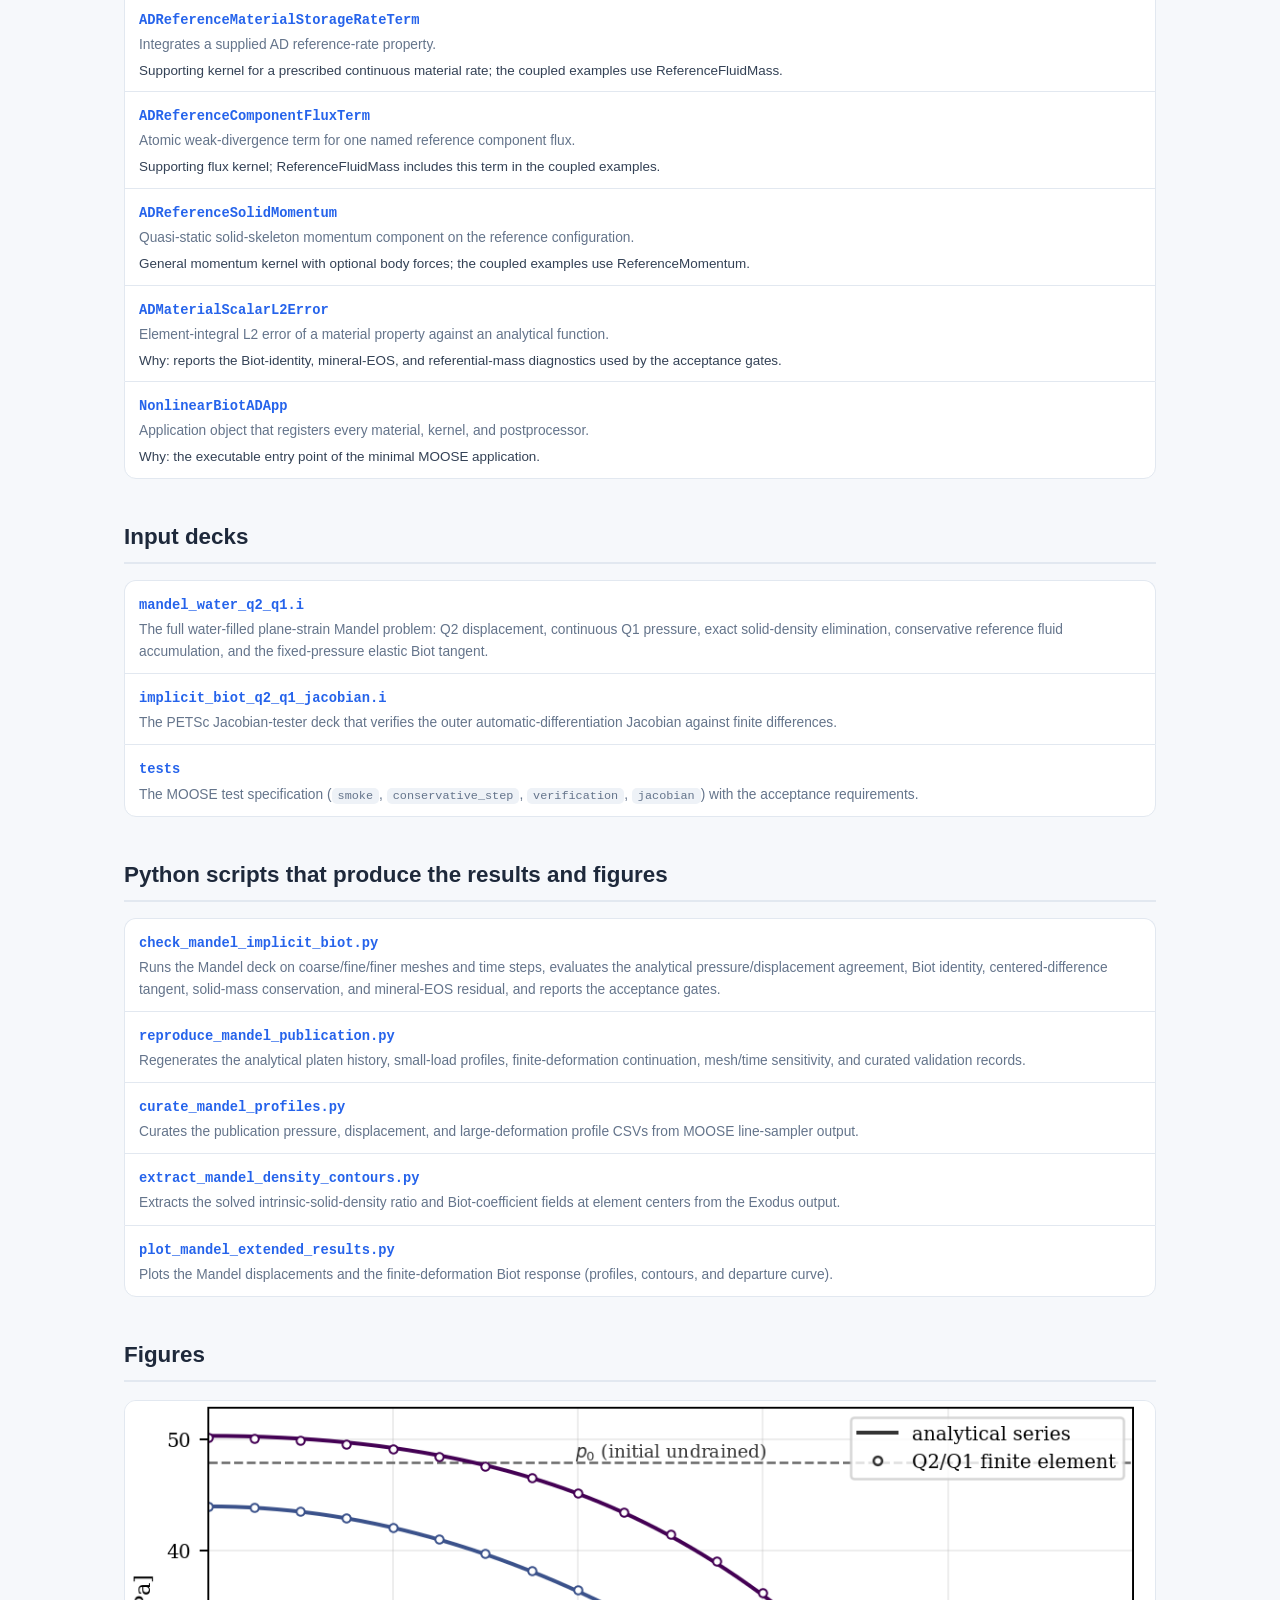
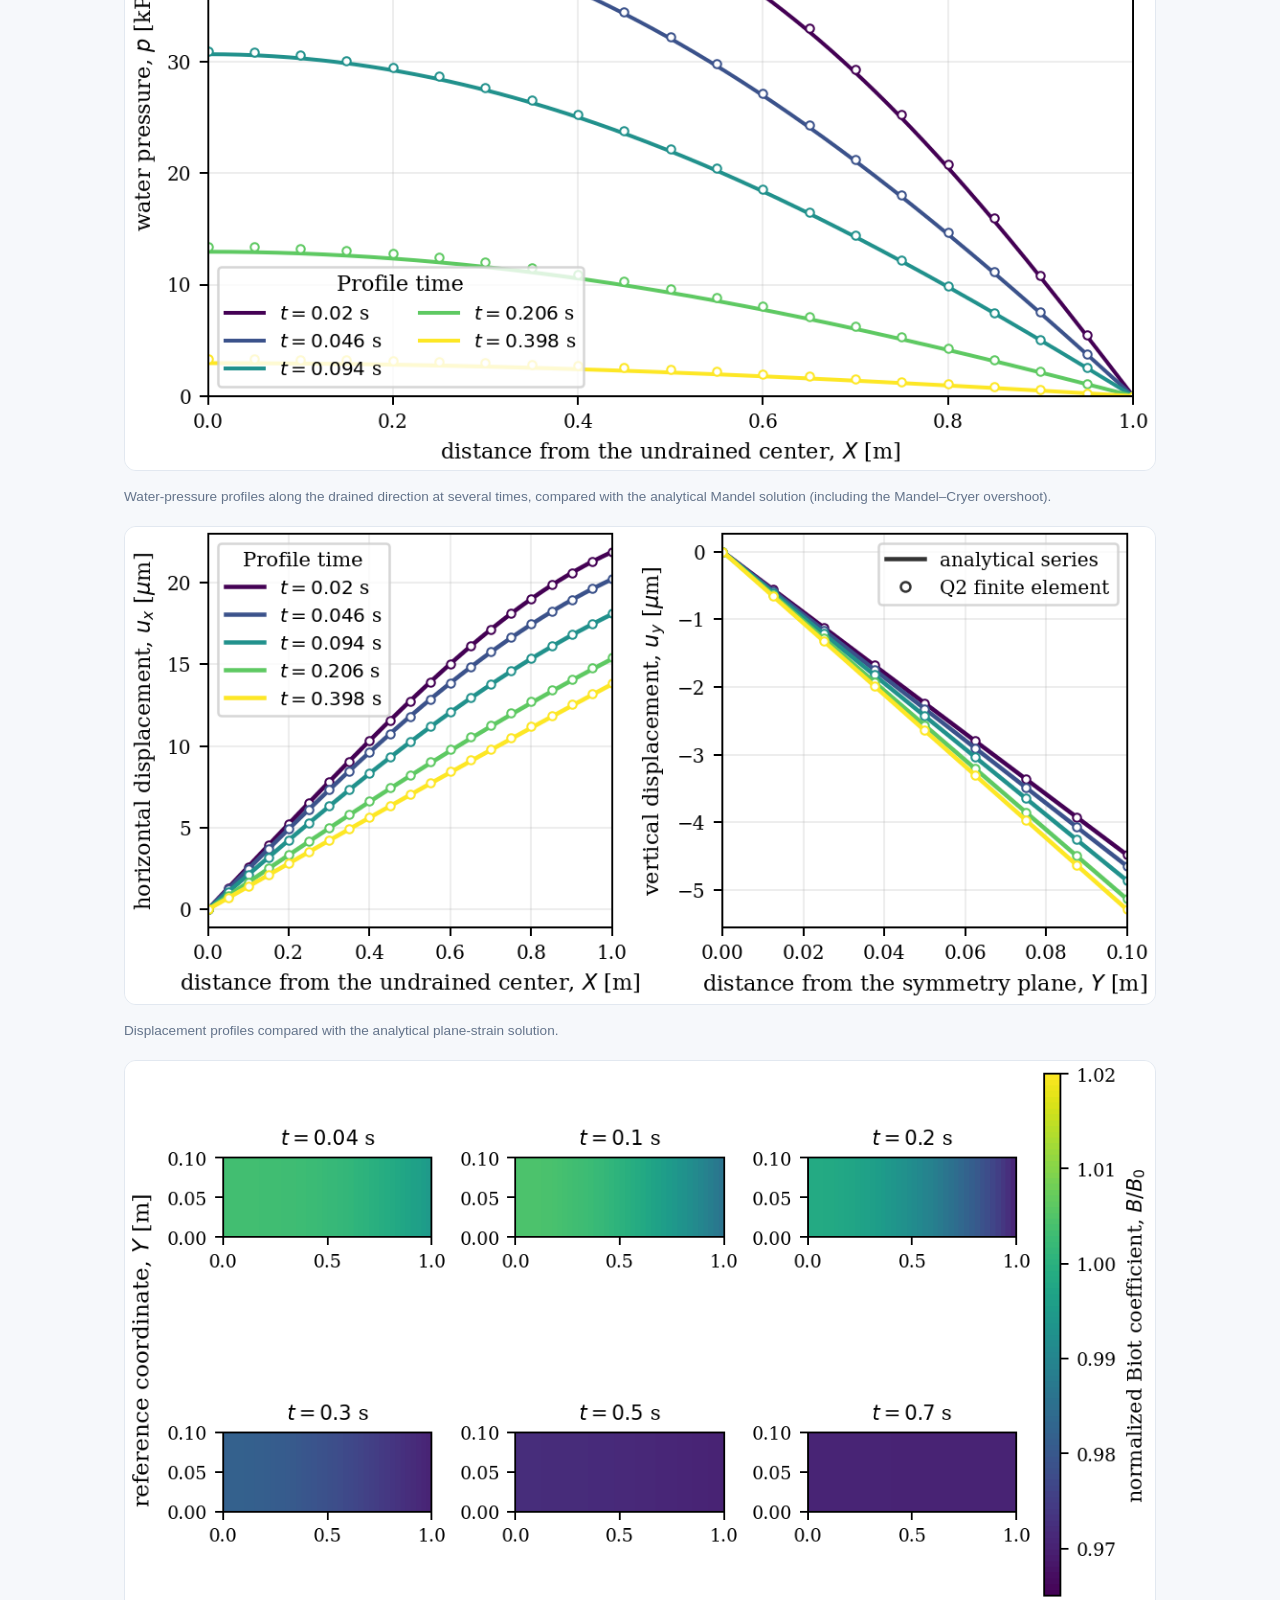
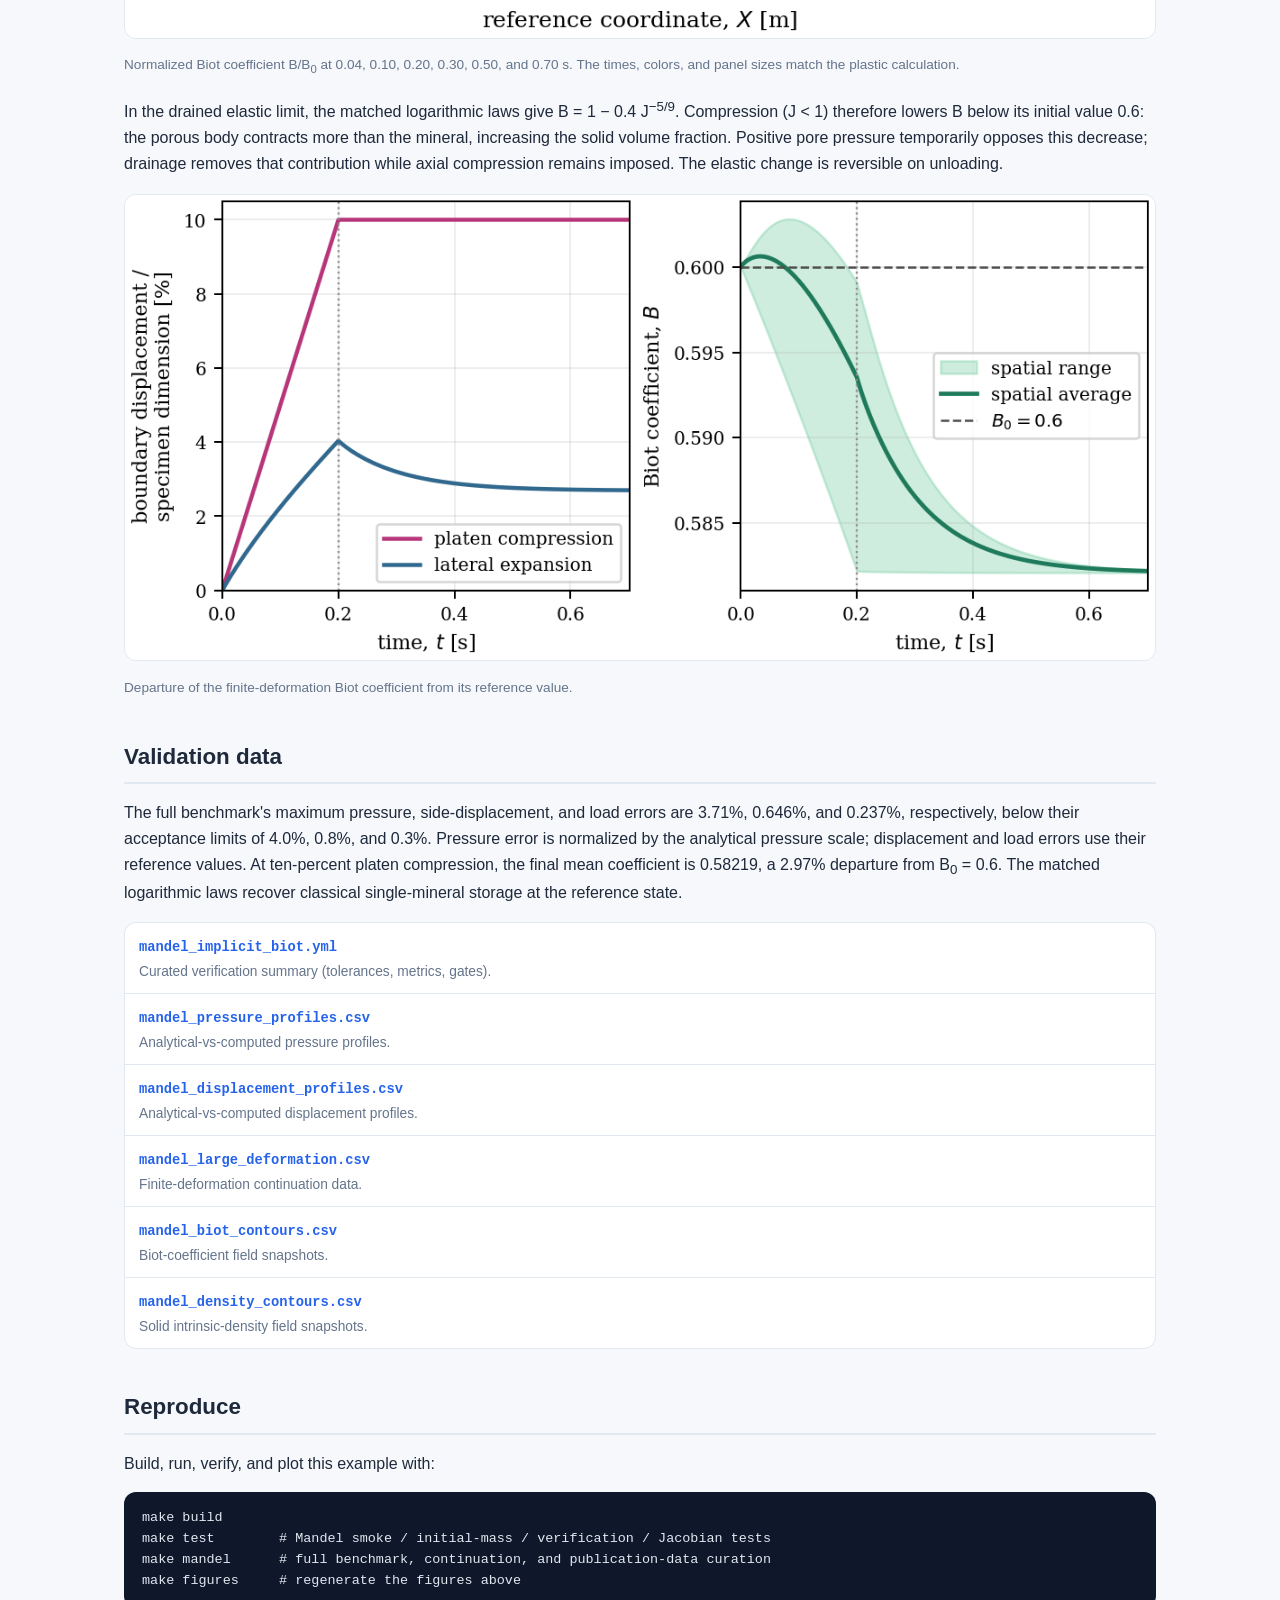
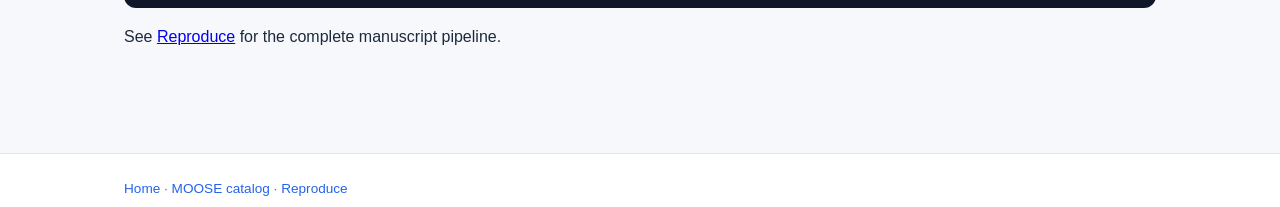
==== commit 552af5a8: "Unify companion balances with the conservative reference formulation Summary AI model(s): GPT-6 Astr" ====
--- a/docs/mandel.html
+++ b/docs/mandel.html
@@ -31,7 +31,7 @@
       <h1>1 · Water-filled Mandel benchmark</h1>
       <p class="lead">
         The flagship example: the plane-strain <strong>Mandel consolidation</strong> problem
-        solved with a Q2 displacement / continuous Q1 water-pressure / Q2 solid partial-density
+        solved with a Q2 displacement / continuous Q1 water-pressure
         discretization and the state-based closed-form Biot coefficient from the matched logarithmic laws. The spatial
         water-pressure and displacement profiles are compared with the analytical
         Cheng–Detournay series, and a finite-deformation continuation reports the departure of
@@ -77,13 +77,21 @@
         </li>
         <li>
           <a href="source.html?f=../moose_app/src/materials/ADBinarySolidSpatialMassMaterial.C">ADBinarySolidSpatialMassMaterial</a>
-          <span class="desc">Source-free single-component solid partial-density balance pulled to the solid reference; exposes the normalized referential solid mass and its AD rate.</span>
-          <span class="why">Why: closes the spatial solid mass balance <code>d(Jρ<sub>s</sub>)/dt = 0</code> that evolves the partial-density field.</span>
+          <span class="desc">Evaluates solid partial density from its reference value divided by the deformation Jacobian, enforcing constant referential solid mass.</span>
+          <span class="why">Why: enforces <code>Jρ<sub>s</sub> = ρ<sub>s0</sub></code> at each integration point.</span>
         </li>
         <li>
           <a href="source.html?f=../moose_app/src/materials/ADBiotPressureStorageMaterial.C">ADBiotPressureStorageMaterial</a>
-          <span class="desc">Exact single-water mass storage pulled to the reference: <code>J(1−φ<sub>s</sub>)ρ̄<sub>f</sub>(p)</code> and its complete AD material time rate.</span>
+          <span class="desc">Exact single-water mass storage pulled to the reference: <code>J(1−φ<sub>s</sub>)ρ̄<sub>f</sub>(p)</code> and a separate continuous-rate diagnostic.</span>
           <span class="why">Why: supplies the water accumulation without a prescribed Biot storage modulus.</span>
+        </li>
+        <li>
+          <a href="source.html?f=moose_app/src/materials/ADReferenceBalanceState.C">ADReferenceBalanceState</a>
+          <span class="desc">Supplies total first Piola stress, current and previous reference fluid mass, and Darcy mass flux to the shared balance kernels.</span>
+        </li>
+        <li>
+          <a href="source.html?f=moose_app/src/kernels/ReferenceBalance.C">ReferenceMomentum and ReferenceFluidMass</a>
+          <span class="desc">Integrate total stress and the backward difference of complete fluid mass with reference Darcy transport. The kernel source agrees with the anisotropic companion apart from application registration.</span>
         </li>
         <li>
           <a href="source.html?f=../moose_app/src/materials/ADBiotDarcyReferenceFluxMaterial.C">ADBiotDarcyReferenceFluxMaterial</a>
@@ -92,18 +100,18 @@
         </li>
         <li>
           <a href="source.html?f=../moose_app/src/kernels/ADReferenceMaterialStorageRateTerm.C">ADReferenceMaterialStorageRateTerm</a>
-          <span class="desc">Atomic conservative storage rate as an AD reference-rate property (time kernel).</span>
-          <span class="why">Why: assembles the time derivative of both the solid and water accumulations.</span>
+          <span class="desc">Integrates a supplied AD reference-rate property.</span>
+          <span class="why">Supporting kernel for a prescribed continuous material rate; the coupled examples use ReferenceFluidMass.</span>
         </li>
         <li>
           <a href="source.html?f=../moose_app/src/kernels/ADReferenceComponentFluxTerm.C">ADReferenceComponentFluxTerm</a>
           <span class="desc">Atomic weak-divergence term for one named reference component flux.</span>
-          <span class="why">Why: assembles the Darcy transport term in the water balance.</span>
+          <span class="why">Supporting flux kernel; ReferenceFluidMass includes this term in the coupled examples.</span>
         </li>
         <li>
           <a href="source.html?f=../moose_app/src/kernels/ADReferenceSolidMomentum.C">ADReferenceSolidMomentum</a>
           <span class="desc">Quasi-static solid-skeleton momentum component on the reference configuration.</span>
-          <span class="why">Why: the momentum residual for the displacement field.</span>
+          <span class="why">General momentum kernel with optional body forces; the coupled examples use ReferenceMomentum.</span>
         </li>
         <li>
           <a href="source.html?f=../moose_app/src/postprocessors/ADMaterialScalarL2Error.C">ADMaterialScalarL2Error</a>
@@ -123,7 +131,7 @@
       <ul class="file-list">
         <li>
           <a href="source.html?f=../moose_app/test/tests/mandel_implicit_biot/mandel_water_q2_q1.i">mandel_water_q2_q1.i</a>
-          <span class="desc">The full water-filled plane-strain Mandel problem: Q2 displacement, continuous Q1 pressure, Q2 solid partial density, pulled-back accumulations, and the fixed-pressure elastic Biot tangent.</span>
+          <span class="desc">The full water-filled plane-strain Mandel problem: Q2 displacement, continuous Q1 pressure, exact solid-density elimination, conservative reference fluid accumulation, and the fixed-pressure elastic Biot tangent.</span>
         </li>
         <li>
           <a href="source.html?f=../moose_app/test/tests/mandel_implicit_biot/implicit_biot_q2_q1_jacobian.i">implicit_biot_q2_q1_jacobian.i</a>
@@ -131,7 +139,7 @@
         </li>
         <li>
           <a href="source.html?f=moose_app/test/tests/mandel_implicit_biot/tests">tests</a>
-          <span class="desc">The MOOSE test specification (<code>smoke</code>, <code>bdf2</code>, <code>verification</code>, <code>jacobian</code>) with the acceptance requirements.</span>
+          <span class="desc">The MOOSE test specification (<code>smoke</code>, <code>conservative_step</code>, <code>verification</code>, <code>jacobian</code>) with the acceptance requirements.</span>
         </li>
       </ul>
     </section>
@@ -141,7 +149,7 @@
       <ul class="file-list">
         <li>
           <a href="source.html?f=../validation/scripts/check_mandel_implicit_biot.py">check_mandel_implicit_biot.py</a>
-          <span class="desc">Runs the Mandel deck on coarse/fine/finer meshes and time steps, evaluates the analytical pressure/displacement agreement, Biot identity, centered-difference tangent, solid-mass drift, and mineral-EOS residual, and reports the acceptance gates.</span>
+          <span class="desc">Runs the Mandel deck on coarse/fine/finer meshes and time steps, evaluates the analytical pressure/displacement agreement, Biot identity, centered-difference tangent, solid-mass conservation, and mineral-EOS residual, and reports the acceptance gates.</span>
         </li>
         <li>
           <a href="source.html?f=../scripts/reproduce_mandel_publication.py">reproduce_mandel_publication.py</a>
@@ -191,7 +199,7 @@
     <section class="section">
       <h2>Validation data</h2>
       <p>The full benchmark's maximum pressure, side-displacement, and load errors
-        are 3.71%, 0.649%, and 0.238%, respectively, below their acceptance limits
+        are 3.71%, 0.646%, and 0.237%, respectively, below their acceptance limits
         of 4.0%, 0.8%, and 0.3%. Pressure error is normalized by the analytical
         pressure scale; displacement and load errors use their reference values.
         At ten-percent platen compression,
@@ -211,7 +219,7 @@
       <h2>Reproduce</h2>
       <p>Build, run, verify, and plot this example with:</p>
       <pre><code>make build
-make test        # Mandel smoke / BDF2 / verification / Jacobian tests
+make test        # Mandel smoke / initial-mass / verification / Jacobian tests
 make mandel      # full benchmark, continuation, and publication-data curation
 make figures     # regenerate the figures above</code></pre>
       <p>See <a href="reproduction.html">Reproduce</a> for the complete manuscript pipeline.</p>
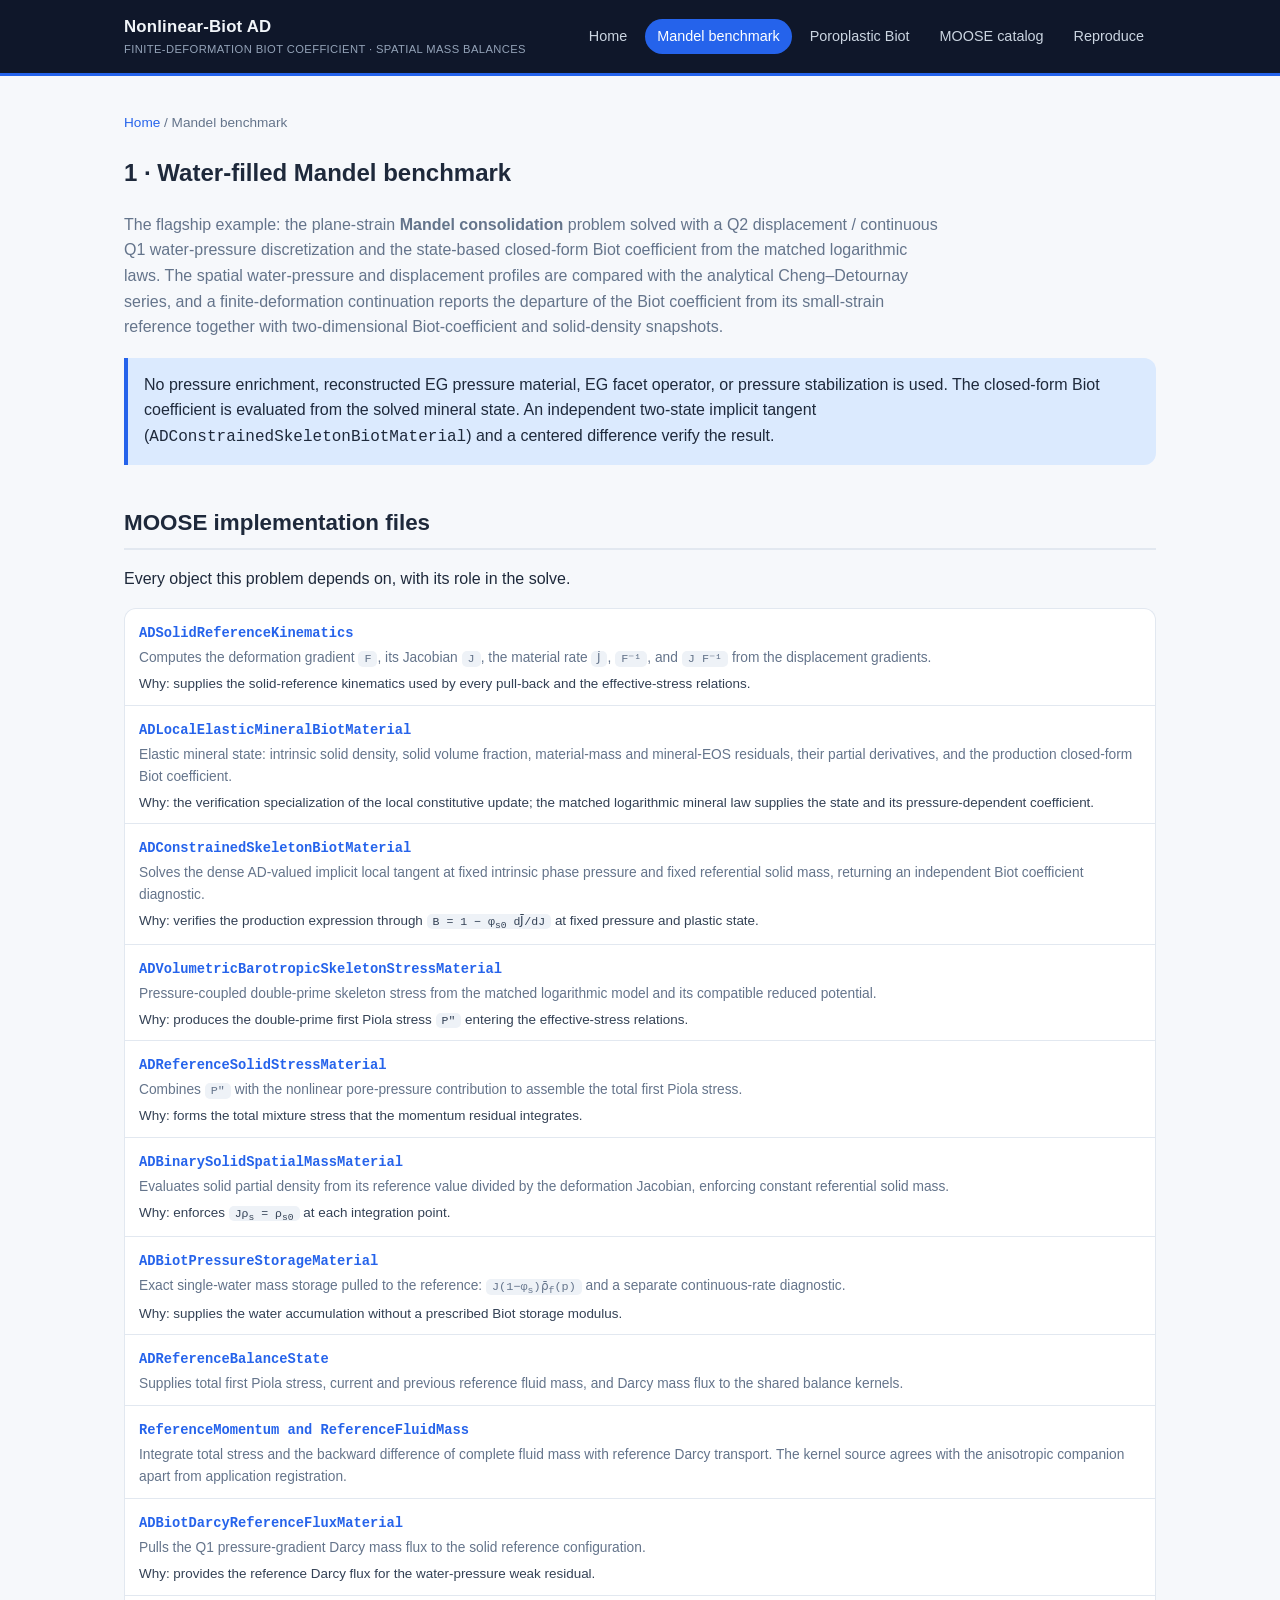
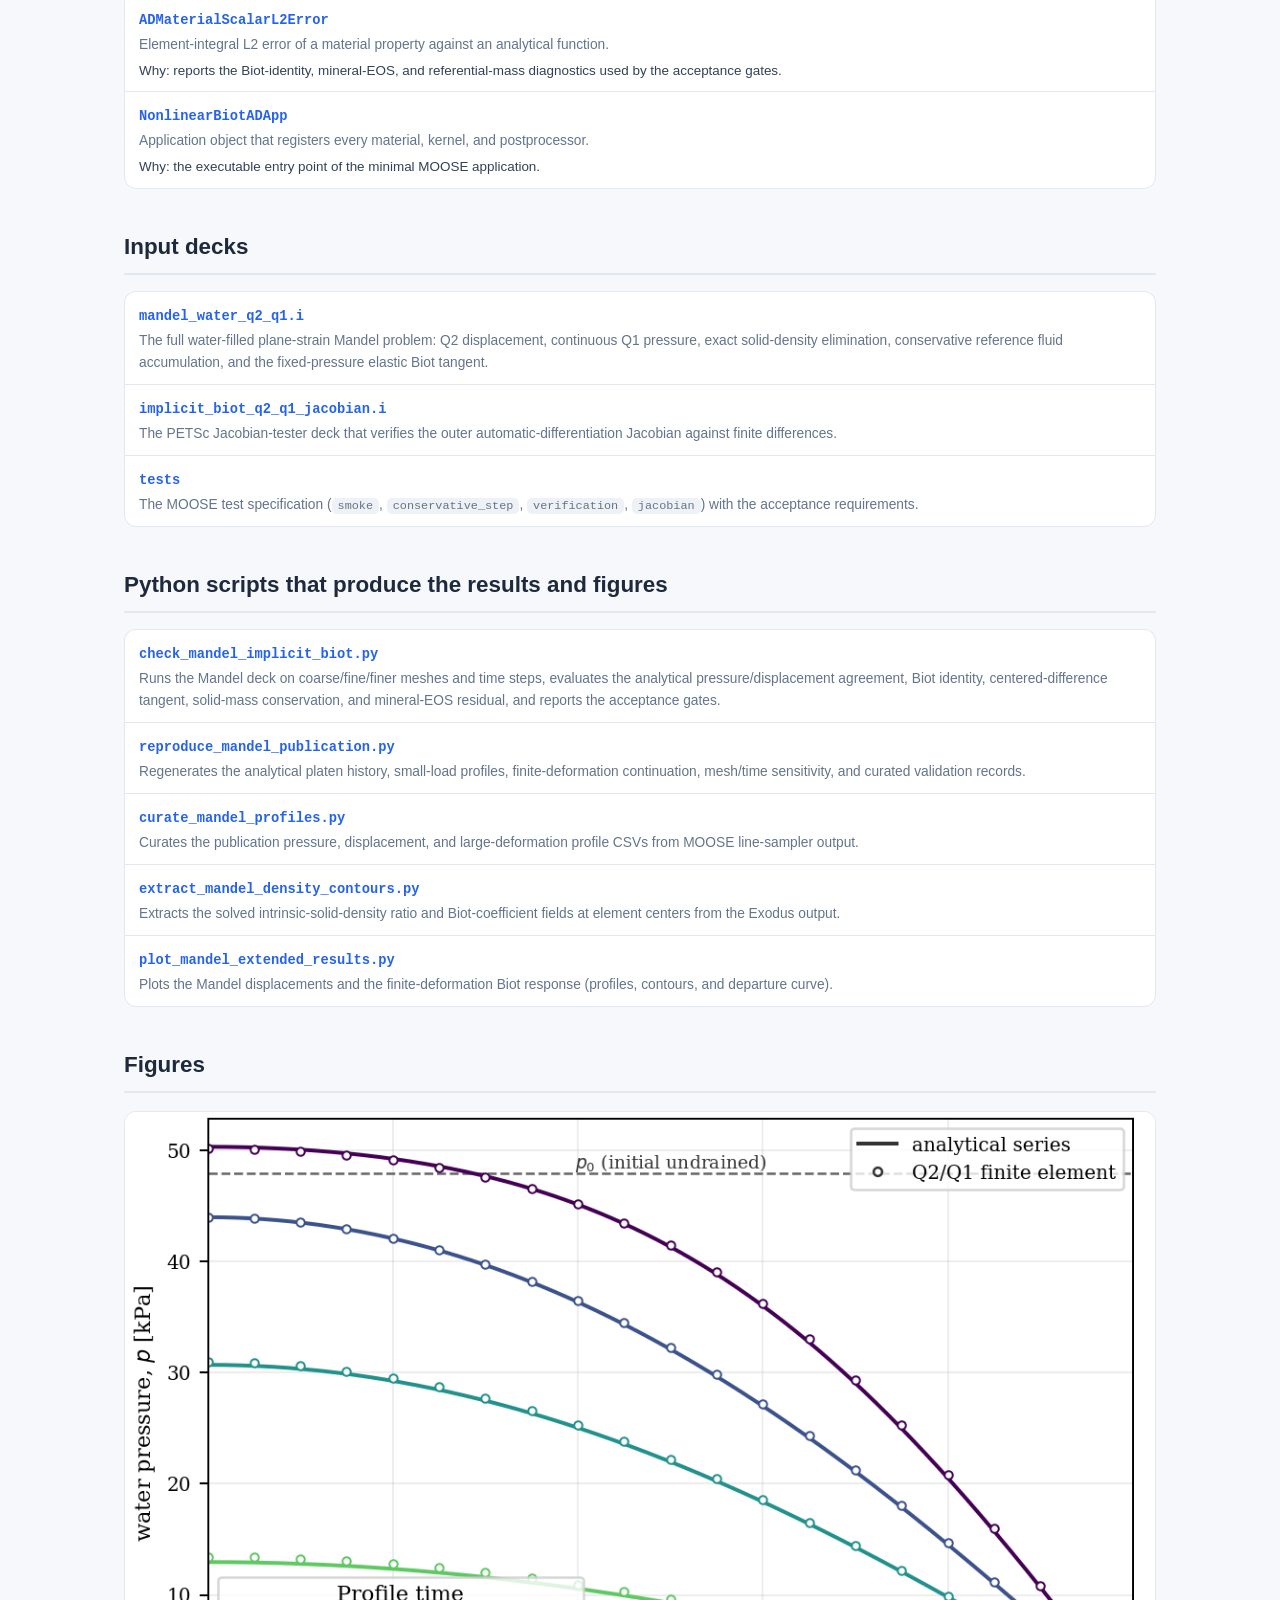
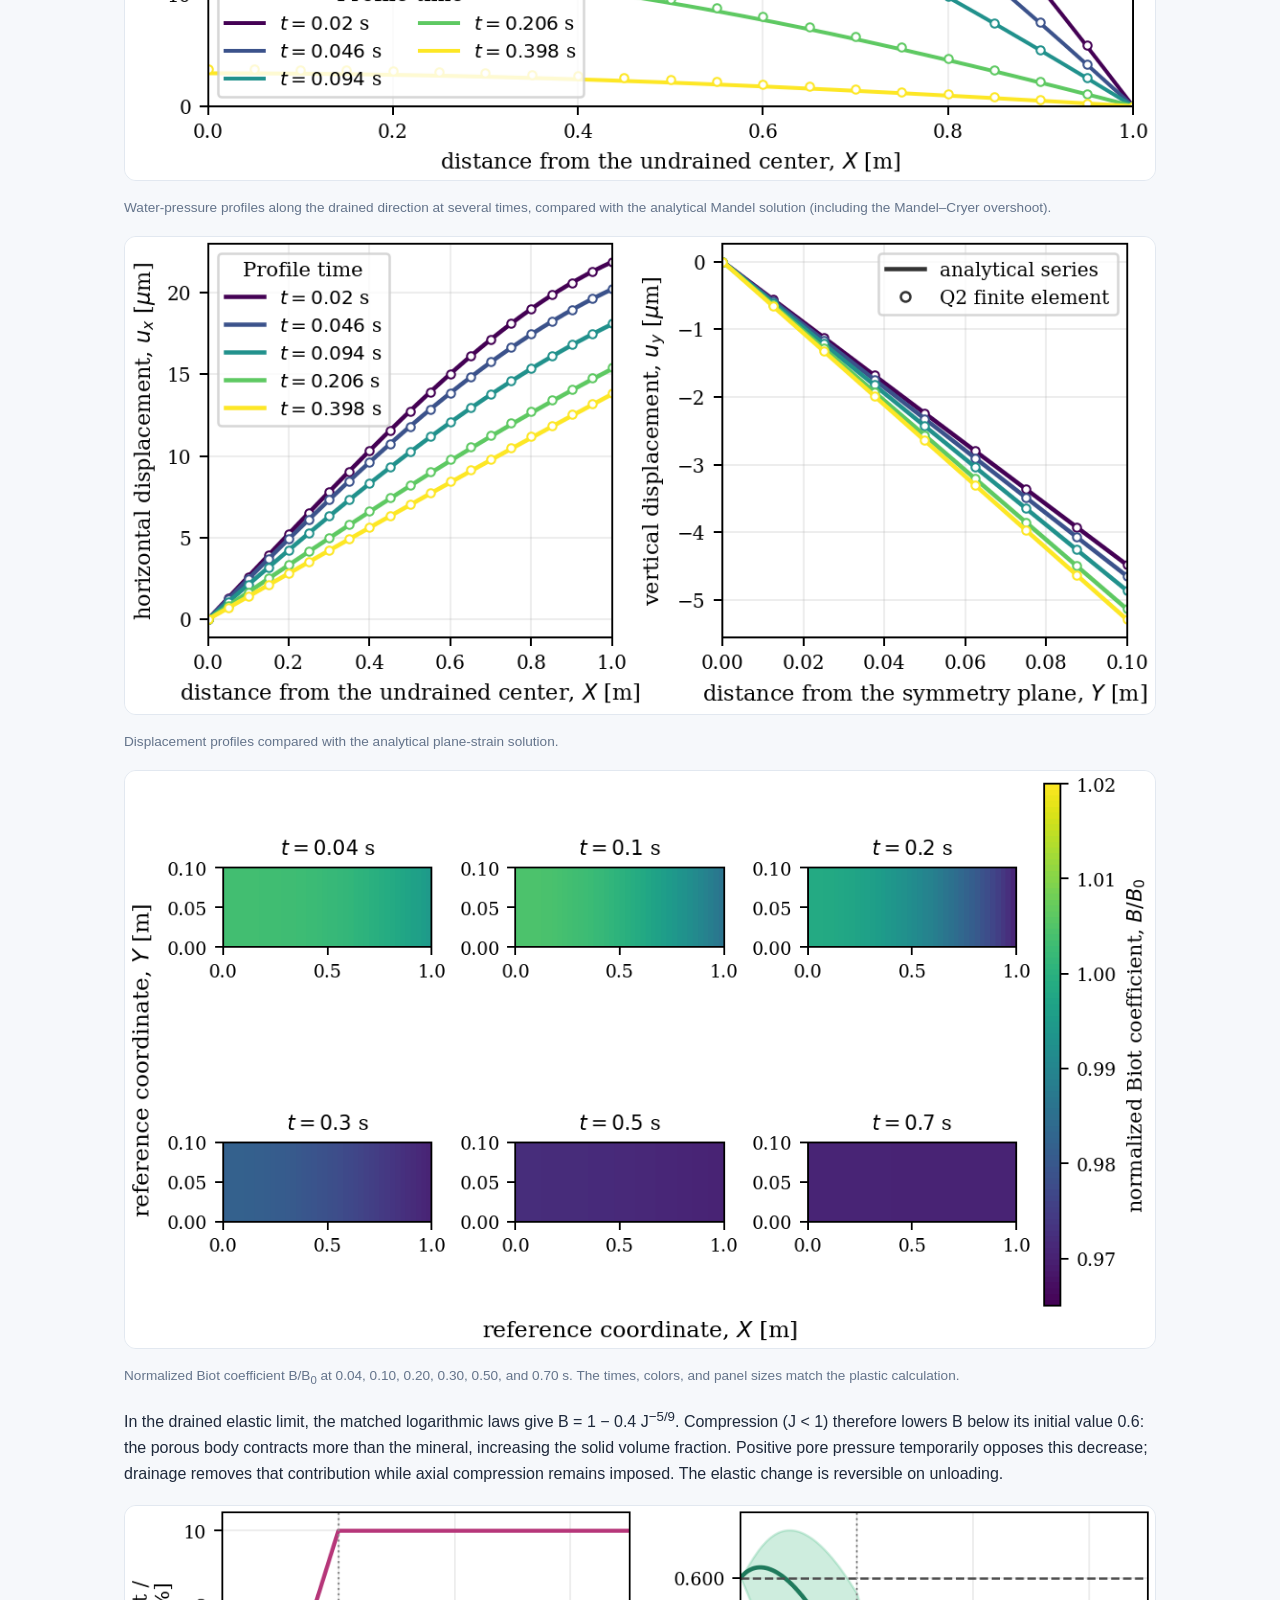
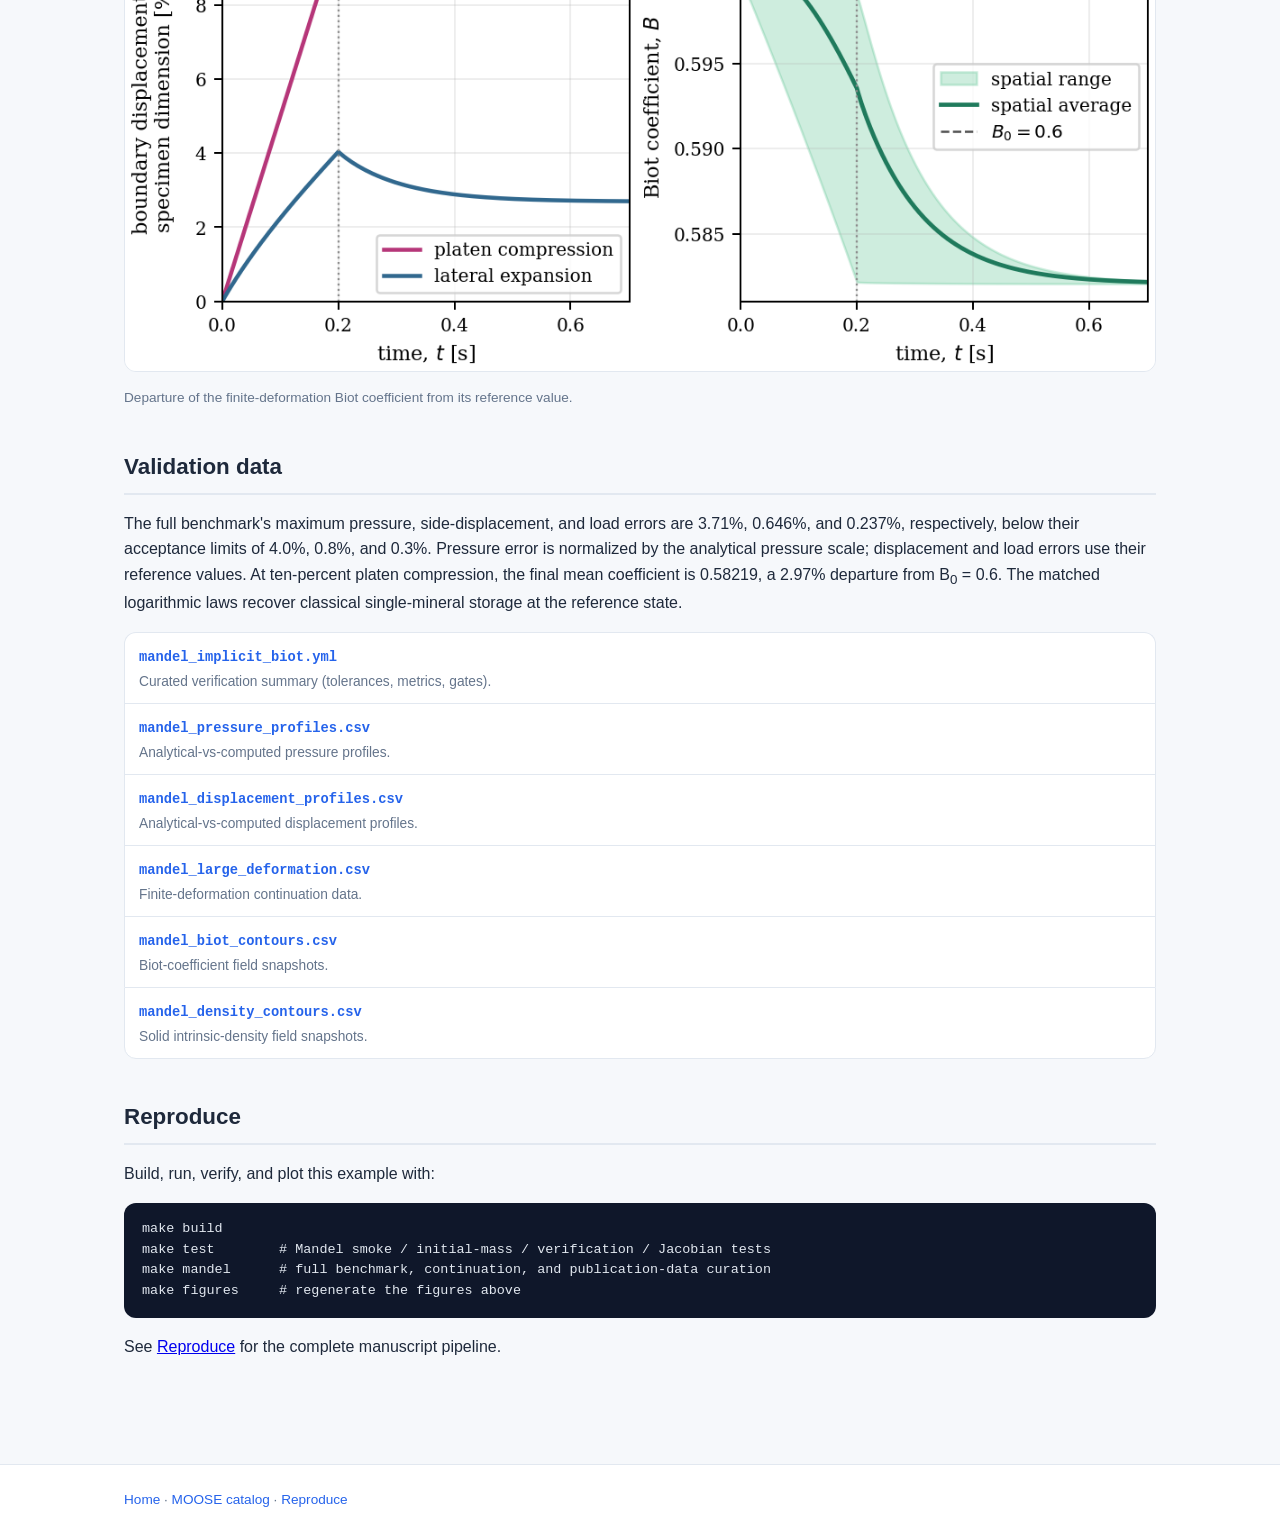
==== commit 9e469c87: "Complete resubmission verification and refresh publication evidence Summary AI model(s): GPT-6 Astra" ====
--- a/docs/mandel.html
+++ b/docs/mandel.html
@@ -99,21 +99,6 @@
           <span class="why">Why: provides the reference Darcy flux for the water-pressure weak residual.</span>
         </li>
         <li>
-          <a href="source.html?f=../moose_app/src/kernels/ADReferenceMaterialStorageRateTerm.C">ADReferenceMaterialStorageRateTerm</a>
-          <span class="desc">Integrates a supplied AD reference-rate property.</span>
-          <span class="why">Supporting kernel for a prescribed continuous material rate; the coupled examples use ReferenceFluidMass.</span>
-        </li>
-        <li>
-          <a href="source.html?f=../moose_app/src/kernels/ADReferenceComponentFluxTerm.C">ADReferenceComponentFluxTerm</a>
-          <span class="desc">Atomic weak-divergence term for one named reference component flux.</span>
-          <span class="why">Supporting flux kernel; ReferenceFluidMass includes this term in the coupled examples.</span>
-        </li>
-        <li>
-          <a href="source.html?f=../moose_app/src/kernels/ADReferenceSolidMomentum.C">ADReferenceSolidMomentum</a>
-          <span class="desc">Quasi-static solid-skeleton momentum component on the reference configuration.</span>
-          <span class="why">General momentum kernel with optional body forces; the coupled examples use ReferenceMomentum.</span>
-        </li>
-        <li>
           <a href="source.html?f=../moose_app/src/postprocessors/ADMaterialScalarL2Error.C">ADMaterialScalarL2Error</a>
           <span class="desc">Element-integral L2 error of a material property against an analytical function.</span>
           <span class="why">Why: reports the Biot-identity, mineral-EOS, and referential-mass diagnostics used by the acceptance gates.</span>
